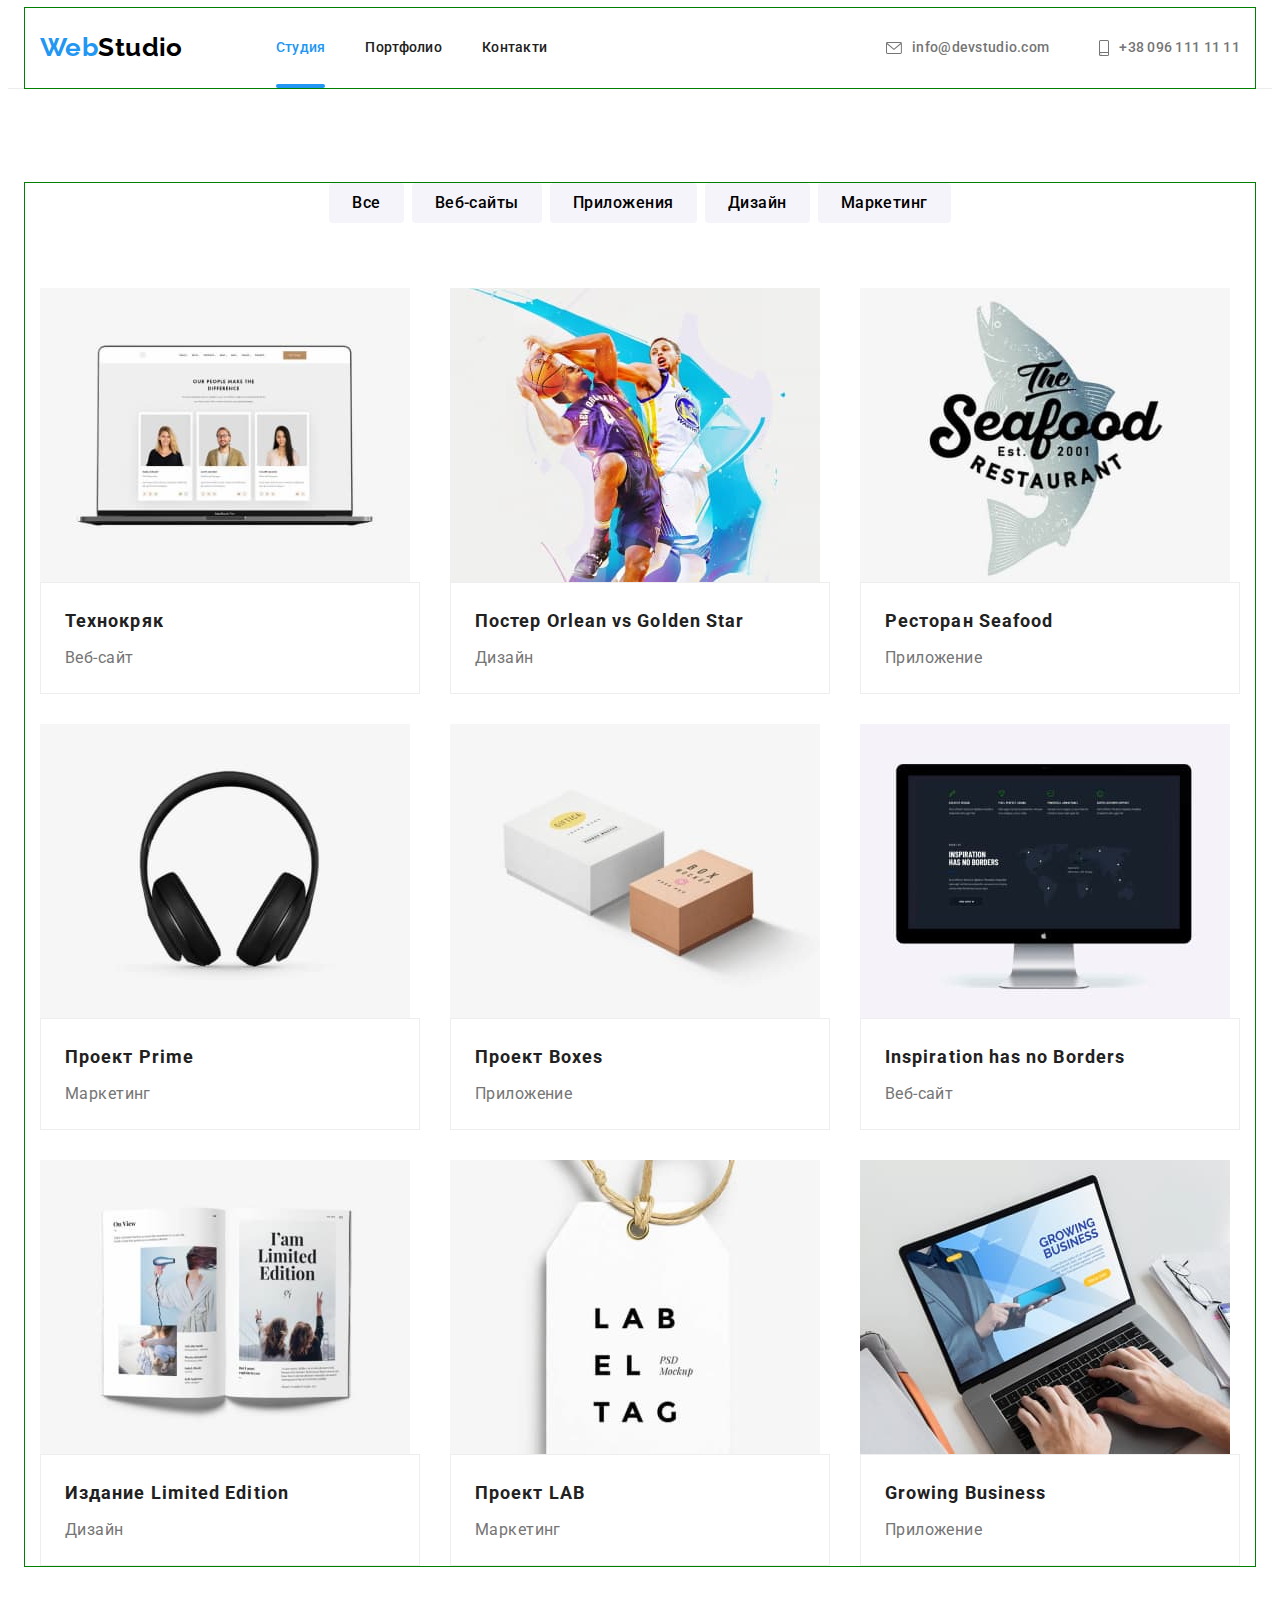
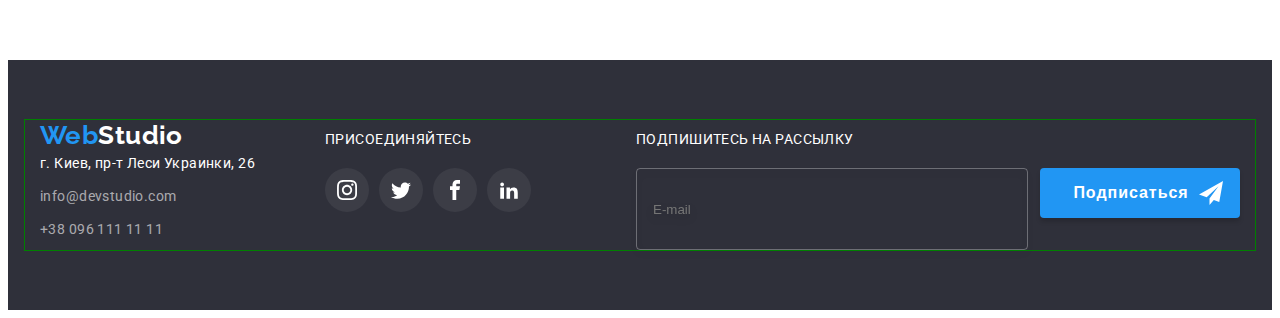
==== portfolio.html @ 15cbffba "создает адаптив" ====
<!DOCTYPE html>
<html lang="ru">
  <head>
    <meta charset="UTF-8" />
    <meta http-equiv="X-UA-Compatible" content="IE=edge" />
    <meta name="viewport" content="width=, initial-scale=1.0" />
    <title>Портфоліо</title>
    <link
      href="https://fonts.googleapis.com/css2?family=Raleway:wght@700&family=Roboto:wght@400;500;700;900&display=swap"
      rel="stylesheet"
    />
    <link
      rel="stylesheet"
      href="https://cdnjs.cloudflare.com/ajax/libs/modern-normalize/1.1.0/modern-normalize.min.css"
      integrity="sha512-wpPYUAdjBVSE4KJnH1VR1HeZfpl1ub8YT/NKx4PuQ5NmX2tKuGu6U/JRp5y+Y8XG2tV+wKQpNHVUX03MfMFn9Q=="
      crossorigin="anonymous"
      referrerpolicy="no-referrer"
    />
    <link rel="stylesheet" href="./css/styles.css" />
    <link rel="stylesheet" href="./css/main.min.css" />
  </head>

  <body>
    <!--навігація сайту-->

    <header class="header">
      <div class="container container__header">
        <nav class="nav">
          <a href="/" class="logo"
            >Web<span class="logo__darck">Studio</span>
          </a>
          <ul class="site-nav">
            <li class="site-nav__item">
              <a
                href="./index.html"
                class="site-nav__link site-nav__link-current"
                >Студия</a
              >
            </li>
            <li class="site-nav__item">
              <a href="./portfolio.html" class="site-nav__link">Портфолио</a>
            </li>
            <li class="site-nav__item">
              <a href="#" class="site-nav__link">Контакти</a>
            </li>
          </ul>
        </nav>

        <ul class="contacts">
          <li class="contact__item">
            <a href="mailto:info@devstudio.com" class="contact__link">
              <svg class="contact__icon" width="16" height="12">
                <use href="./images/icons.svg#icon-mail"></use>
              </svg>
              info@devstudio.com</a
            >
          </li>
          <li class="contact__item">
            <a href="tel:+380961111111" class="contact__link">
              <svg class="contact__icon" width="10" height="16">
                <use href="./images/icons.svg#icon-tel"></use>
              </svg>
              +38 096 111 11 11</a
            >
          </li>
        </ul>
      </div>
    </header>

    <main>
      <section class="section">
        <div class="container">
          <h1 class="visually-hidden">Портфолио</h1>
          <ul class="button-list list">
            <li class="button-item">
              <button type="button" class="button">Все</button>
            </li>
            <li class="button-item">
              <button type="button" class="button">Веб-сайты</button>
            </li>
            <li class="button-item">
              <button type="button" class="button">Приложения</button>
            </li>
            <li class="button-item">
              <button type="button" class="button">Дизайн</button>
            </li>
            <li class="button-item">
              <button type="button" class="button">Маркетинг</button>
            </li>
          </ul>

          <ul class="gallery list">
            <li class="card-item">
              <article class="card">
                <a href="" class="card-link">
                  <div class="card-thumb">
                    <img src="./images/techno.jpg" alt="Ноутбук" width="370" />
                    <p class="card-thumb-title">
                      Ресурс предлагает комплексные предложения с разным уровнем
                      функционала и сервисов. Все это позволит посетителю
                      получить исчерпывающие сведения компании или частном лице.
                    </p>
                  </div>
                  <div class="card-text">
                    <h2 class="gallery-title">Технокряк</h2>
                    <p class="gallery-item">Веб-сайт</p>
                  </div>
                </a>
              </article>
            </li>

            <li class="card-item">
              <article class="card">
                <a href="" class="card-link">
                  <div class="card-thumb">
                    <img
                      src="./images/poster.jpg"
                      alt="Парни играют в баскетбол"
                      width="370"
                    />
                    <p class="card-thumb-title">
                      Ресурс предлагает комплексные предложения с разным уровнем
                      функционала и сервисов. Все это позволит посетителю
                      получить исчерпывающие сведения компании или частном лице.
                    </p>
                  </div>
                  <div class="card-text">
                    <h2 class="gallery-title">
                      Постер<span lang="en"> Orlean vs Golden Star</span>
                    </h2>
                    <p class="gallery-item">Дизайн</p>
                  </div>
                </a>
              </article>
            </li>

            <li class="card-item">
              <article class="card">
                <a href="" class="card-link">
                  <div class="card-thumb">
                    <img src="./images/restoran.jpg" alt="Рыбка" width="370" />
                    <p class="card-thumb-title">
                      Ресурс предлагает комплексные предложения с разным уровнем
                      функционала и сервисов. Все это позволит посетителю
                      получить исчерпывающие сведения компании или частном лице.
                    </p>
                  </div>
                  <div class="card-text">
                    <h2 class="gallery-title">
                      Ресторан <span lang="en"> Seafood </span>
                    </h2>
                    <p class="gallery-item">Приложение</p>
                  </div>
                </a>
              </article>
            </li>

            <li class="card-item">
              <article class="card">
                <a href="" class="card-link">
                  <div class="card-thumb">
                    <img src="./images/prime.jpg" alt="Наушники" width="370" />
                    <p class="card-thumb-title">
                      Ресурс предлагает комплексные предложения с разным уровнем
                      функционала и сервисов. Все это позволит посетителю
                      получить исчерпывающие сведения компании или частном лице.
                    </p>
                  </div>
                  <div class="card-text">
                    <h2 class="gallery-title">
                      Проект <span lang="en"> Prime </span>
                    </h2>
                    <p class="gallery-item">Маркетинг</p>
                  </div>
                </a>
              </article>
            </li>

            <li class="card-item">
              <article class="card">
                <a href="" class="card-link">
                  <div class="card-thumb">
                    <img src="./images/boxes.jpg" alt="Коробки" width="370" />
                    <p class="card-thumb-title">
                      Ресурс предлагает комплексные предложения с разным уровнем
                      функционала и сервисов. Все это позволит посетителю
                      получить исчерпывающие сведения компании или частном лице.
                    </p>
                  </div>
                  <div class="card-text">
                    <h2 class="gallery-title">
                      Проект <span lang="en">Boxes</span>
                    </h2>
                    <p class="gallery-item">Приложение</p>
                  </div>
                </a>
              </article>
            </li>

            <li class="card-item">
              <article class="card">
                <a href="" class="card-link">
                  <div class="card-thumb">
                    <img
                      src="./images/inspiration.jpg"
                      alt="Монитор"
                      width="370"
                    />
                    <p class="card-thumb-title">
                      Ресурс предлагает комплексные предложения с разным уровнем
                      функционала и сервисов. Все это позволит посетителю
                      получить исчерпывающие сведения компании или частном лице.
                    </p>
                  </div>
                  <div class="card-text">
                    <h2 class="gallery-title" lang="en">
                      Inspiration has no Borders
                    </h2>
                    <p class="gallery-item">Веб-сайт</p>
                  </div>
                </a>
              </article>
            </li>

            <li class="card-item">
              <article class="card">
                <a href="" class="card-link">
                  <div class="card-thumb">
                    <img src="./images/limited.jpg" alt="Журнал" width="370" />

                    <p class="card-thumb-title">
                      Ресурс предлагает комплексные предложения с разным уровнем
                      функционала и сервисов. Все это позволит посетителю
                      получить исчерпывающие сведения компании или частном лице.
                    </p>
                  </div>
                  <div class="card-text">
                    <h2 class="gallery-title">
                      Издание <span lang="en">Limited Edition </span>
                    </h2>
                    <p class="gallery-item">Дизайн</p>
                  </div>
                </a>
              </article>
            </li>

            <li class="card-item">
              <article class="card">
                <a href="" class="card-link">
                  <div class="card-thumb">
                    <img src="./images/lab.jpg" alt="Этикетка" width="370" />
                    <p class="card-thumb-title">
                      Ресурс предлагает комплексные предложения с разным уровнем
                      функционала и сервисов. Все это позволит посетителю
                      получить исчерпывающие сведения компании или частном лице.
                    </p>
                  </div>
                  <div class="card-text">
                    <h2 class="gallery-title">
                      Проект <span lang="en">LAB</span>
                    </h2>
                    <p class="gallery-item">Маркетинг</p>
                  </div>
                </a>
              </article>
            </li>

            <li class="card-item">
              <article class="card">
                <a href="" class="card-link">
                  <div class="card-thumb">
                    <img src="./images/growing.jpg" alt="Ноутбук" width="370" />
                    <p class="card-thumb-title">
                      Ресурс предлагает комплексные предложения с разным уровнем
                      функционала и сервисов. Все это позволит посетителю
                      получить исчерпывающие сведения компании или частном лице.
                    </p>
                  </div>
                  <div class="card-text">
                    <h2 class="gallery-title" lang="en">Growing Business</h2>
                    <p class="gallery-item">Приложение</p>
                  </div>
                </a>
              </article>
            </li>
          </ul>
        </div>
      </section>
    </main>

    <!--футер контактні дані-->
    <footer class="footer">
      <div class="container container__footer">
        <div class="footer--flax">
          <div class="footer-soc">
            <a href="/" class="logo logo__light--nopadding"
              >Web<span class="logo__light">Studio</span></a
            >
            <address class="address">
              <ul class="address-list">
                <li class="address-list__item">
                  <a class="address-list__link--map" href="">
                    г. Киев, пр-т Леси Украинки, 26</a
                  >
                </li>
                <li class="address-list__item">
                  <a class="address-list__link" href="mailto:info@devstudio.com"
                    >info@devstudio.com</a
                  >
                </li>
                <li class="address-list__item">
                  <a class="address-list__link" href="tel:+380961111111"
                    >+38 096 111 11 11</a
                  >
                </li>
              </ul>
            </address>
          </div>

          <div class="soc-tumb">
            <div>
              <p class="footer__text">Присоединяйтесь</p>
              <ul class="soc-list-footer">
                <li class="soc-list-footer__item">
                  <a href="" class="soc-list-footer__link">
                    <svg class="soc-list-footer__icon" width="20" height="20">
                      <use href="./images/icons.svg#icon-instagram"></use>
                    </svg>
                  </a>
                </li>

                <li class="soc-list-footer__item">
                  <a href="" class="soc-list-footer__link">
                    <svg class="soc-list-footer__icon" width="20" height="20">
                      <use href="./images/icons.svg#icon-twitter1"></use>
                    </svg>
                  </a>
                </li>

                <li class="soc-list-footer__item">
                  <a href="" class="soc-list-footer__link">
                    <svg class="soc-list-footer__icon" width="20" height="20">
                      <use href="./images/icons.svg#icon-facebook1"></use>
                    </svg>
                  </a>
                </li>

                <li class="soc-list-footer__item">
                  <a href="" class="soc-list-footer__link">
                    <svg class="soc-list-footer__icon" width="20" height="20">
                      <use href="./images/icons.svg#icon-linkedin"></use>
                    </svg>
                  </a>
                </li>
              </ul>
            </div>
          </div>
        </div>

        <div class="footer-sub-input">
          <form>
            <p class="footer__text">Подпишитесь на рассылку</p>
            <div class="footer-field">
              <label class="footer-input-lable" for="e-mail"></label>
              <input
                type="text"
                class="footer-input"
                name="e-mail"
                placeholder="E-mail"
                required
                minlength="5"
                title=""
                id="E-mail"
                autocomplete="off"
              />
              <button type="submit" class="btn footer-btn-icon">
                Подписаться
                <svg class="btn-icon" width="24" height="24">
                  <use href="./images/icons.svg#icon-send"></use>
                </svg>
              </button>
            </div>
          </form>
        </div>
      </div>
    </footer>
  </body>
</html>
---- css/main.min.css ----
:root{--primary-color-text: #757575;--color-accent: #2196f3;--color-title: #212121;--bgc-dark: #2f303a;--bgc-light: #f5f4fa;--bgc-wight: #ffffff;--backdown-tipical: 94px;--card-set-gap: 30px;--time-transition: 250ms;--backdown-small: 60px}.container{width:100%;padding-left:15px;padding-right:15px;margin-left:auto;margin-right:auto;outline:1px solid green}@media screen and (min-width: 480px){.container{max-width:480px}}@media screen and (min-width: 768px){.container{max-width:768px}}@media screen and (min-width: 1200px){.container{max-width:1200px}}.container__footer{text-align:center}@media screen and (min-width: 1200px){.container__footer{display:flex;align-items:baseline;justify-content:space-between;text-align:left}}.section{padding-top:var(--backdown-small);padding-bottom:var(--backdown-small)}@media screen and (min-width: 1200px){.section{padding-top:var(--backdown-tipical);padding-bottom:var(--backdown-tipical)}}.section__title{font-weight:700;font-size:28px;line-height:33px;letter-spacing:0.03em;text-align:center;margin-bottom:30px;color:var(--color-title)}@media screen and (min-width: 1200px){.section__title{font-size:36px;line-height:1.17;margin-bottom:50px}}.section--other-bcg{background-color:#f5f4fa}.section__employment{display:none}@media screen and (min-width: 1200px){.section__employment{display:block}}h1,h2,h3,h4,li,p{margin:0}ul{margin:0;padding-left:0;list-style:none;text-decoration:none}a{text-decoration:none;display:inline-block}img{display:block;max-width:100%;height:auto}.section--no-padding-top{padding-top:0}body{font-family:"Roboto", sans-serif;color:var(--primary-color-text);font-size:14px;line-height:1.71;letter-spacing:0.03em}.visually-hidden{position:absolute;clip:rect(0 0 0 0);width:1px;height:1px;margin:-1px;border:0;padding:0}.is-hidden{opacity:0;pointer-events:none;visibility:hidden}.btn{background-color:var(--color-accent);border:1px solid transparent;font-weight:700;font-size:16px;line-height:1.87;letter-spacing:0.06em;min-width:200px;height:50px;box-shadow:0px 4px 4px rgba(0,0,0,0.15);border-radius:4px;padding:10px 34px;color:#ffffff;cursor:pointer;transition:background-color var(--time-transition) cubic-bezier(0.4, 0, 0.2, 1)}.btn:hover,.btn:focus{background-color:#188ce8}.footer-btn-icon{display:inline-flex;width:200px;align-items:center;justify-content:center;margin-left:12px;padding-right:13px;padding-left:29px}.btn-icon{margin-left:10px}.btn-close{position:absolute;top:8px;right:8px;cursor:pointer;display:flex;align-items:center;justify-content:center;margin:0;padding:0;fill:#000000;border:1px solid rgba(0,0,0,0.1);background-color:transparent;border-radius:50%;width:30px;height:30px}.btn-send{display:block;margin-right:auto;margin-left:auto}.button-list{display:flex;flex-wrap:wrap}@media screen and (max-width: 767px){.button-list{margin-bottom:70px}}@media screen and (min-width: 767px){.button-list{justify-content:center;margin-bottom:50px}}.button-item:not(:last-child){margin-right:8px;margin-bottom:15px}.button{font-family:"Roboto", sans-serif;font-weight:500;font-size:16px;line-height:1.63;letter-spacing:0.03em;border:1px solid transparent;border-radius:4px;min-width:73px;padding:6px 22px;background-color:#f5f4fa;cursor:pointer;transition:background-color var(--time-transition) cubic-bezier(0.4, 0, 0.2, 1),color var(--time-transition) cubic-bezier(0.4, 0, 0.2, 1),box-shadow var(--time-transition) cubic-bezier(0.4, 0, 0.2, 1)}.button:hover,.button:focus{background-color:#2196f3;color:#ffffff;box-shadow:0px 3px 1px rgba(0,0,0,0.1),0px 1px 2px rgba(0,0,0,0.08),0px 2px 2px rgba(0,0,0,0.12)}.header{border-bottom:1px solid #ececec}.container__header,.site-nav{display:flex;align-items:center}.nav{display:flex;margin-right:auto}.site-nav__item:not(:last-child){margin-right:40px}.site-nav__link{font-weight:500;font-size:14px;line-height:1.2;letter-spacing:0.02em;color:var(--color-title);transition:color var(--time-transition) cubic-bezier(0.4, 0, 0.2, 1)}.site-nav__link:hover,.site-nav__link:focus{color:var(--color-accent)}.site-nav__link-current{color:var(--color-accent)}.site-nav__link-current{position:relative}.site-nav__link-current::after{position:absolute;display:block;content:"";width:100%;height:4px;background-color:var(--color-accent);border-radius:2px;left:0;bottom:-32px}.contacts{display:flex;align-items:center;justify-content:center}.contact__item:not(:last-child){margin-right:50px}.contact__link{display:flex;align-items:center;font-weight:500;font-size:14px;line-height:1.14;letter-spacing:0.02em;color:var(--primary-color-text);transition:color var(--time-transition) cubic-bezier(0.4, 0, 0.2, 1)}.contact__link:hover,.contact__link:focus{color:var(--color-accent)}.contact__icon{display:flex;align-items:center;justify-content:center;fill:var(--primary-color-text);margin-right:10px;transition:fill var(--time-transition) cubic-bezier(0.4, 0, 0.2, 1)}.contact__link:hover .contact__icon,.contact__link:focus .contact__icon{fill:var(--color-accent)}.logo{font-family:"Raleway";font-weight:700;font-size:26px;line-height:1.19;padding-top:24px;padding-bottom:25px;margin-right:93px;display:inline-block;color:var(--color-accent)}.logo__darck{color:#000000}.logo__light{color:#ffffff}.logo__light--nopadding{padding:0px;margin-right:0}.hero-content{padding-top:118px;padding-bottom:118px;background-color:var(--bgc-dark);text-align:center;background-image:linear-gradient(to right, rgba(47,48,58,0.4), rgba(47,48,58,0.4)),url("../images/hero-img.jpg ");background-position:center;background-size:cover;background-repeat:no-repeat;margin-left:auto;margin-right:auto}@media screen and (min-width: 480px){.hero-content{max-width:480px}}@media screen and (min-width: 768px){.hero-content{max-width:768px}}@media screen and (min-width: 1200px){.hero-content{max-width:1600px;padding-top:200px;padding-bottom:200px}}.hero-content__title{font-weight:900;font-size:26px;line-height:1.62;letter-spacing:0.06em;text-transform:uppercase;margin-left:auto;margin-right:auto;margin-bottom:30px;color:#ffffff}@media screen and (min-width: 1200px){.hero-content__title{font-size:44px;line-height:1.36;letter-spacing:0.06em}}.preference{padding-left:0;justify-content:space-between}@media screen and (min-width: 768px){.preference{display:flex;flex-wrap:wrap}}.preference__box{display:flex;align-items:center;justify-content:center;background-color:var(--bgc-light);height:120px;margin-bottom:30px;border-radius:4px}@media screen and (min-width: 480px){.preference__box{max-width:450px}}@media screen and (min-width: 768px){.preference__box{display:flex;flex-wrap:wrap;max-width:354px}}@media screen and (min-width: 1200px){.preference__box{max-width:270px}}.preference__title{font-weight:700;font-size:14px;line-height:1.14;text-transform:uppercase;margin-bottom:10px;color:var(--color-title)}@media screen and (max-width: 767px){.preference__title{text-align:center}}@media screen and (min-width: 480px){.preference__text{max-width:450px}}@media screen and (min-width: 768px){.preference__text{max-width:354px}}@media screen and (min-width: 1200px){.preference__text{max-width:270px}}.employment{display:flex;margin-right:-30px}.employment__item{position:relative;margin-right:30px}.employment__title{position:absolute;text-align:center;text-transform:uppercase;width:100%;font-weight:700;font-size:14px;line-height:1.14;text-align:center;letter-spacing:0.03em;padding-top:27px;padding-bottom:27px;background:rgba(47,48,58,0.8);bottom:0;left:0;color:#ffffff}@media screen and (min-width: 768px){.team{display:flex;flex-wrap:wrap;margin-right:-30px;margin-bottom:-30px}}.team__item{background-color:#ffffff;box-shadow:0px 1px 3px rgba(0,0,0,0.12),0px 1px 1px rgba(0,0,0,0.14),0px 2px 1px rgba(0,0,0,0.2);border-radius:0px 0px 4px 4px;width:100%}@media screen and (max-width: 1200px){.team__item{margin-bottom:30px}}@media screen and (min-width: 768px){.team__item{margin-right:30px;width:calc(100% / 2 - 30px)}}@media screen and (min-width: 1200px){.team__item{flex-basis:calc(100% / 4 - var(--card-set-gap))}}.team__box{padding-top:var(--card-set-gap);padding-bottom:var(--card-set-gap);padding-right:32px;padding-left:32px;text-align:center}.team__title{font-weight:500;font-size:16px;line-height:1.18;letter-spacing:0.03em;color:var(--color-title)}.team__text{font-size:16px;line-height:1.18;letter-spacing:0.03em;color:var(--primary-color-text);margin-top:10px}.clients{display:flex;flex-wrap:wrap;margin-right:-30px;margin-bottom:-30px}.client__item{height:92px;margin-right:30px;margin-bottom:30px}@media screen and (min-width: 480px){.client__item{width:calc(100% / 2 - 30px)}}@media screen and (min-width: 768px){.client__item{width:calc(100% / 3 - 30px)}}@media screen and (min-width: 1200px){.client__item{width:170px;margin-bottom:0px}.client__item:not(:last-child){margin-right:30px}}.client__link{display:flex;align-items:center;justify-content:center;border:1px solid #afb1b8;border-radius:4px;fill:#afb1b8;width:100%;height:100%;transition:fill var(--time-transition) cubic-bezier(0.4, 0, 0.2, 1),border-color var(--time-transition) cubic-bezier(0.4, 0, 0.2, 1)}.client__link:hover,.client__link:focus{fill:var(--color-accent);border-color:var(--color-accent)}.soc-list{display:flex;justify-content:center;margin-top:16px}.soc-list__item+.soc-list__item{margin-left:10px}.soc-list__link{display:flex;align-items:center;justify-content:center;width:44px;height:44px;border-radius:50%;color:#afb1b8;transition:color var(--time-transition) cubic-bezier(0.4, 0, 0.2, 1),background-color var(--time-transition) cubic-bezier(0.4, 0, 0.2, 1)}.soc-list__link:hover,.soc-list__link:focus{color:#ffffff;background-color:var(--color-accent)}.soc-list__icon{fill:currentColor}@media screen and (max-width: 767px){.soc-tumb{margin-bottom:60px}}@media screen and (min-width: 1200px){.soc-tumb{margin-left:70px}}.footer{background-color:var(--bgc-dark);padding-top:60px;padding-bottom:60px}.footer__text{line-height:1.14;letter-spacing:0.03em;text-transform:uppercase;color:#ffffff;margin-bottom:20px}@media screen and (min-width: 768px){.footer--flax{display:flex;justify-content:space-between;align-items:baseline;padding-left:76px;padding-right:89px;margin-bottom:60px}}@media screen and (min-width: 1200px){.footer--flax{margin-bottom:0;padding:0}}@media screen and (max-width: 767px){.footer-soc{margin-bottom:60px}}.soc-list-footer{display:flex;justify-content:center;margin-top:20px}.soc-list-footer__link{display:flex;align-items:center;justify-content:center;width:44px;height:44px;border-radius:50%;background-color:#ffffff10;color:#ffffff;transition:background-color var(--time-transition) cubic-bezier(0.4, 0, 0.2, 1)}.soc-list-footer__link:hover,.soc-list-footer__link:focus{background-color:var(--color-accent)}.soc-list-footer__item:not(:last-child){margin-right:10px}.soc-list-footer__icon{fill:currentColor}.address{font-style:normal}.address-list__link--map{color:#ffffff;transition:color var(--time-transition) cubic-bezier(0.4, 0, 0.2, 1)}.address-list__link--map:hover{color:rgba(255,255,255,0.6)}.address-list__item{margin-bottom:9px}.address-list__item:last-child{margin-bottom:0}.address-list__link{color:rgba(255,255,255,0.6);transition:color var(--time-transition) cubic-bezier(0.4, 0, 0.2, 1)}.address-list__link:hover,.address-list__link:focus{color:#ffffff}.backdrop{position:fixed;width:100%;height:100%;top:0;left:0;background-color:rgba(0,0,0,0.1);box-shadow:0px 1px 3px rgba(0,0,0,0.12),0px 1px 1px rgba(0,0,0,0.14),0px 2px 1px rgba(0,0,0,0.2);border-radius:4px;transition:transform var(--time-transition),opacity var(--time-transition),visibility var(--time-transition)}.backdrop.is-hidden .modal{transform:scale(0.5) rotate(290deg) translate(120%, -130%)}.modal{position:absolute;top:50%;left:50%;transition:transform var(--time-transition);transform:translate(-50%, -50%) scale(1) rotate(0);padding:40px;min-width:528px;min-height:581px;border-radius:4px;background-color:#ffffff;box-shadow:0px 1px 3px rgba(0,0,0,0.12),0px 1px 1px rgba(0,0,0,0.14),0px 2px 1px rgba(0,0,0,0.2)}.modal-form{display:block;align-items:center;justify-content:center}.modal-title{font-weight:700;font-size:20px;line-height:1.15;text-align:center;letter-spacing:0.03em;color:#212121;text-align:center;margin-bottom:14px}.modal-field:nth-child(-n+3){margin-bottom:10px}.modal-field.textarea{margin-bottom:20px}.modal-check{margin-bottom:30px}.modal-lable{position:relative;display:block;margin-bottom:4px;font-weight:400;font-size:12px;line-height:1.17;letter-spacing:0.01em}.modal-input-svg{position:relative}.modal-input{width:100%;height:40px;border:1px solid rgba(33,33,33,0.2);border-radius:4px;padding-left:42px;outline:none}.modal-input::placeholder{color:var(--primary-color-text)}.modal-input:hover,.modal-input:focus{border-color:var(--color-accent);transition:border-color var(--time-transition) cubic-bezier(0.4, 0, 0.2, 1)}.modal-icon{position:absolute;left:12px;top:50%;pointer-events:none;fill:var(--color-title);transform:translateY(-50%);transition:fill var(--time-transition) cubic-bezier(0.4, 0, 0.2, 1)}.modal-input:hover+.modal-icon,.modal-input:focus+.modal-icon{fill:var(--color-accent);transition:fill var(--time-transition) cubic-bezier(0.4, 0, 0.2, 1)}.modal-area{display:block;width:100%;height:120px;border:1px solid rgba(33,33,33,0.2);border-radius:4px;padding:12px 16px;resize:none;outline:none}.modal-area:hover,.modal-area:focus{border-color:var(--color-accent);transition:border-color var(--time-transition) cubic-bezier(0.4, 0, 0.2, 1)}.input-check{-webkit-appearance:none;-moz-appearance:none;appearance:none;position:absolute}.modal-field .modal-link{color:var(--color-accent);text-decoration:underline}.checkbox{margin-bottom:30px}.check-text{display:flex;align-items:center;justify-content:center;cursor:pointer}.check-text span{display:flex;align-items:center;justify-content:center}.checkbox-svg{width:16px;height:15px;border:1px solid var(--color-title);border-radius:2px;margin-right:7px;fill:transparent}.input-check:checked+.checkbox-svg{background-color:var(--color-accent);border:none;fill:#ffffff}.gallery{padding:0;margin:0;list-style:none;margin-top:calc(-1 * var(--card-set-gap));margin-right:calc(-1 * var(--card-set-gap))}@media screen and (min-width: 768px){.gallery{display:flex;flex-wrap:wrap}}.gallery-title{font-weight:700;font-size:18px;line-height:2;letter-spacing:0.06em;color:var(--color-title)}.gallery-item{font-size:16px;line-height:1.88;margin-top:4px;color:var(--primary-color-text)}.gallery>.card-item{display:flex;flex-direction:column;margin-right:var(--card-set-gap);margin-top:var(--card-set-gap)}@media screen and (min-width: 768px){.gallery>.card-item{flex-basis:calc(100% / 2 - var(--card-set-gap))}}@media screen and (min-width: 1200px){.gallery>.card-item{flex-basis:calc(100% / 3 - var(--card-set-gap))}}.card-link{display:block}.card-link:hover,.card-link:focus{box-shadow:0px 1px 1px rgba(0,0,0,0.12),0px 4px 4px rgba(0,0,0,0.06),1px 4px 6px rgba(0,0,0,0.16)}.card-text{position:relative;flex-grow:1;padding-top:20px;padding-right:24px;padding-bottom:20px;padding-left:24px;border:1px solid #eeeeee}.card-thumb{position:relative;overflow:hidden}.card-thumb-title{position:absolute;padding:63px 24px;top:0;left:0;width:100%;height:100%;font-weight:400;font-size:18px;line-height:1.56;background-color:rgba(33,150,243,0.9);letter-spacing:0.03em;color:#ffffff;transform:translateY(100%);transition:transform var(--time-transition) cubic-bezier(0.4, 0, 0.2, 1)}.card-link:hover .card-thumb-title,.card-link:focus .card-thumb-title{transform:translateY(0)}@media screen and (min-width: 1200px){.footer-sub-input{margin-left:93px}}.footer-field{margin-top:20px}@media screen and (min-width: 1200px){.footer-field{display:flex}}.footer-input{width:358px;height:50px;padding:15px 16px;border:1px solid rgba(255,255,255,0.3);filter:drop-shadow(0px 4px 4px rgba(0,0,0,0.15));border-radius:4px;background-color:transparent;outline:none;color:rgba(255,255,255,0.6)}@media screen and (max-width: 1199px){.footer-input{margin-bottom:20px}}@media screen and (min-width: 768px){.footer-input{display:block;margin-left:auto;margin-right:auto}}@media screen and (min-width: 1200px){.footer-input{display:inline-block;margin:0}}
/*# sourceMappingURL=main.min.css.map */
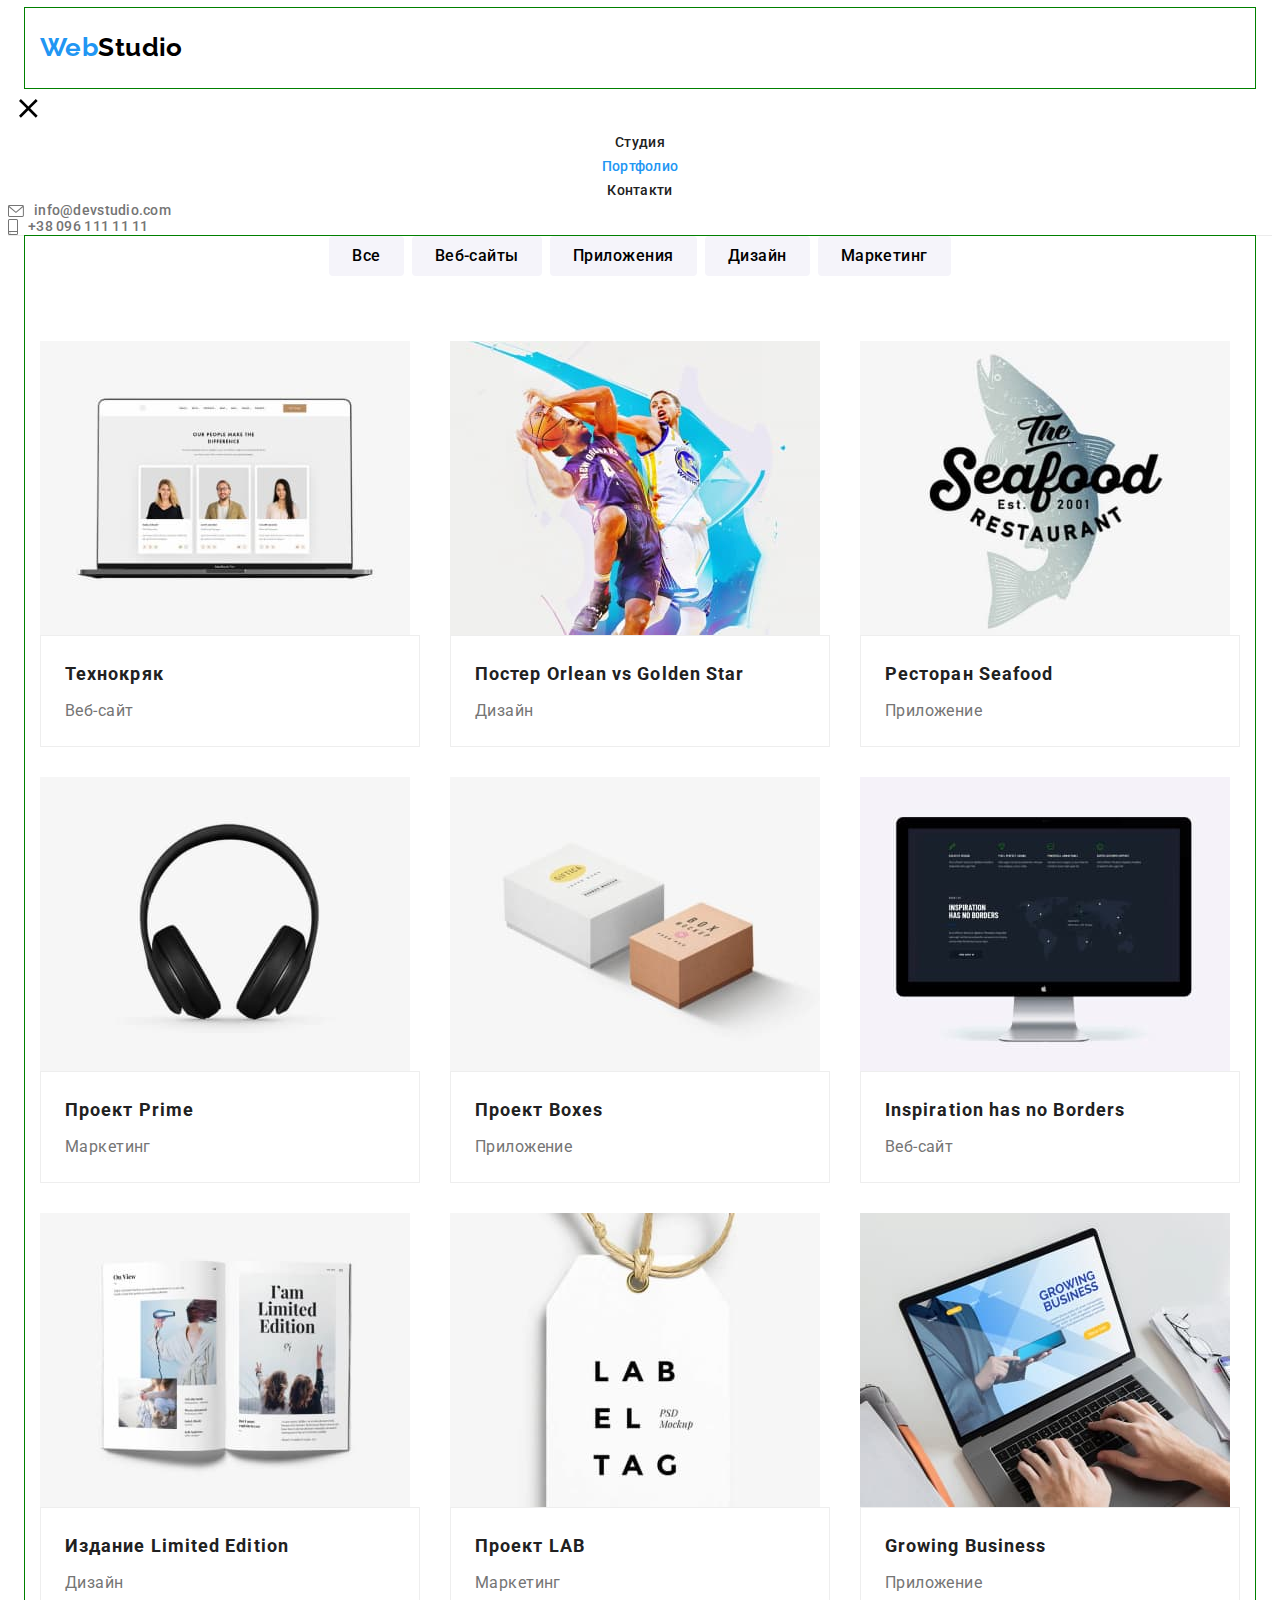
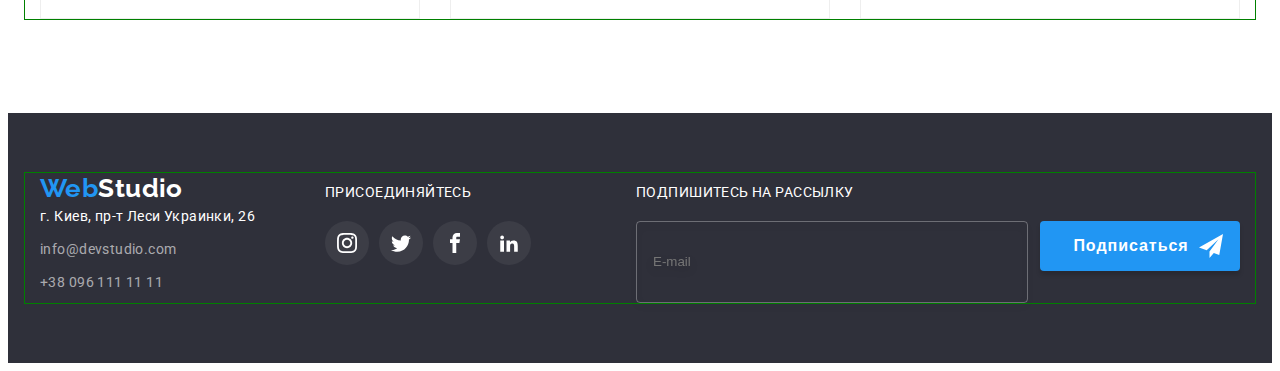
==== commit 42f4719e: "начало модальное меню" ====
--- a/portfolio.html
+++ b/portfolio.html
@@ -29,24 +29,24 @@
           <a href="/" class="logo"
             >Web<span class="logo__darck">Studio</span>
           </a>
-          <ul class="site-nav">
+          <!-- <ul class="site-nav">
+            <li class="site-nav__item">
+              <a href="./index.html" class="site-nav__link">Студия</a>
+            </li>
             <li class="site-nav__item">
               <a
-                href="./index.html"
+                href="./portfolio.html"
                 class="site-nav__link site-nav__link-current"
-                >Студия</a
+                >Портфолио</a
               >
-            </li>
-            <li class="site-nav__item">
-              <a href="./portfolio.html" class="site-nav__link">Портфолио</a>
             </li>
             <li class="site-nav__item">
               <a href="#" class="site-nav__link">Контакти</a>
             </li>
-          </ul>
+          </ul> -->
         </nav>
 
-        <ul class="contacts">
+        <!-- <ul class="contacts">
           <li class="contact__item">
             <a href="mailto:info@devstudio.com" class="contact__link">
               <svg class="contact__icon" width="16" height="12">
@@ -63,12 +63,53 @@
               +38 096 111 11 11</a
             >
           </li>
+        </ul> -->
+      </div>
+
+      <div class="mob-menu">
+        <button type="button" class="mob-menu__btn-close">
+          <svg width="40" height="40">
+            <use href="./images/icons.svg#icon-close-menu"></use>
+          </svg>
+        </button>
+        <ul class="mob-menu__site-nav">
+          <li class="mob-menu__site-nav--item">
+            <a href="./index.html" class="mob-menu__site-nav--link">Студия</a>
+          </li>
+          <li class="mob-menu__site-nav--item">
+            <a
+              href="./portfolio.html"
+              class="mob-menu__site-nav--link mob-menu__site-nav--link-current"
+              >Портфолио</a
+            >
+          </li>
+          <li class="mob-menu__site-nav--item">
+            <a href="#" class="mob-menu__site-nav--link">Контакти</a>
+          </li>
+        </ul>
+        <ul class="mob-contacts">
+          <li class="mob-contact__item">
+            <a href="mailto:info@devstudio.com" class="mob-contact__link">
+              <svg class="mob-contact__icon" width="16" height="12">
+                <use href="./images/icons.svg#icon-mail"></use>
+              </svg>
+              info@devstudio.com</a
+            >
+          </li>
+          <li class="mob-contact__item">
+            <a href="tel:+380961111111" class="mob-contact__link">
+              <svg class="mob-contact__icon" width="10" height="16">
+                <use href="./images/icons.svg#icon-tel"></use>
+              </svg>
+              +38 096 111 11 11</a
+            >
+          </li>
         </ul>
       </div>
     </header>
 
     <main>
-      <section class="section">
+      <section class="section section--no-padding-top">
         <div class="container">
           <h1 class="visually-hidden">Портфолио</h1>
           <ul class="button-list list">
--- a/css/main.min.css
+++ b/css/main.min.css
@@ -1,2 +1,2 @@
-:root{--primary-color-text: #757575;--color-accent: #2196f3;--color-title: #212121;--bgc-dark: #2f303a;--bgc-light: #f5f4fa;--bgc-wight: #ffffff;--backdown-tipical: 94px;--card-set-gap: 30px;--time-transition: 250ms;--backdown-small: 60px}.container{width:100%;padding-left:15px;padding-right:15px;margin-left:auto;margin-right:auto;outline:1px solid green}@media screen and (min-width: 480px){.container{max-width:480px}}@media screen and (min-width: 768px){.container{max-width:768px}}@media screen and (min-width: 1200px){.container{max-width:1200px}}.container__footer{text-align:center}@media screen and (min-width: 1200px){.container__footer{display:flex;align-items:baseline;justify-content:space-between;text-align:left}}.section{padding-top:var(--backdown-small);padding-bottom:var(--backdown-small)}@media screen and (min-width: 1200px){.section{padding-top:var(--backdown-tipical);padding-bottom:var(--backdown-tipical)}}.section__title{font-weight:700;font-size:28px;line-height:33px;letter-spacing:0.03em;text-align:center;margin-bottom:30px;color:var(--color-title)}@media screen and (min-width: 1200px){.section__title{font-size:36px;line-height:1.17;margin-bottom:50px}}.section--other-bcg{background-color:#f5f4fa}.section__employment{display:none}@media screen and (min-width: 1200px){.section__employment{display:block}}h1,h2,h3,h4,li,p{margin:0}ul{margin:0;padding-left:0;list-style:none;text-decoration:none}a{text-decoration:none;display:inline-block}img{display:block;max-width:100%;height:auto}.section--no-padding-top{padding-top:0}body{font-family:"Roboto", sans-serif;color:var(--primary-color-text);font-size:14px;line-height:1.71;letter-spacing:0.03em}.visually-hidden{position:absolute;clip:rect(0 0 0 0);width:1px;height:1px;margin:-1px;border:0;padding:0}.is-hidden{opacity:0;pointer-events:none;visibility:hidden}.btn{background-color:var(--color-accent);border:1px solid transparent;font-weight:700;font-size:16px;line-height:1.87;letter-spacing:0.06em;min-width:200px;height:50px;box-shadow:0px 4px 4px rgba(0,0,0,0.15);border-radius:4px;padding:10px 34px;color:#ffffff;cursor:pointer;transition:background-color var(--time-transition) cubic-bezier(0.4, 0, 0.2, 1)}.btn:hover,.btn:focus{background-color:#188ce8}.footer-btn-icon{display:inline-flex;width:200px;align-items:center;justify-content:center;margin-left:12px;padding-right:13px;padding-left:29px}.btn-icon{margin-left:10px}.btn-close{position:absolute;top:8px;right:8px;cursor:pointer;display:flex;align-items:center;justify-content:center;margin:0;padding:0;fill:#000000;border:1px solid rgba(0,0,0,0.1);background-color:transparent;border-radius:50%;width:30px;height:30px}.btn-send{display:block;margin-right:auto;margin-left:auto}.button-list{display:flex;flex-wrap:wrap}@media screen and (max-width: 767px){.button-list{margin-bottom:70px}}@media screen and (min-width: 767px){.button-list{justify-content:center;margin-bottom:50px}}.button-item:not(:last-child){margin-right:8px;margin-bottom:15px}.button{font-family:"Roboto", sans-serif;font-weight:500;font-size:16px;line-height:1.63;letter-spacing:0.03em;border:1px solid transparent;border-radius:4px;min-width:73px;padding:6px 22px;background-color:#f5f4fa;cursor:pointer;transition:background-color var(--time-transition) cubic-bezier(0.4, 0, 0.2, 1),color var(--time-transition) cubic-bezier(0.4, 0, 0.2, 1),box-shadow var(--time-transition) cubic-bezier(0.4, 0, 0.2, 1)}.button:hover,.button:focus{background-color:#2196f3;color:#ffffff;box-shadow:0px 3px 1px rgba(0,0,0,0.1),0px 1px 2px rgba(0,0,0,0.08),0px 2px 2px rgba(0,0,0,0.12)}.header{border-bottom:1px solid #ececec}.container__header,.site-nav{display:flex;align-items:center}.nav{display:flex;margin-right:auto}.site-nav__item:not(:last-child){margin-right:40px}.site-nav__link{font-weight:500;font-size:14px;line-height:1.2;letter-spacing:0.02em;color:var(--color-title);transition:color var(--time-transition) cubic-bezier(0.4, 0, 0.2, 1)}.site-nav__link:hover,.site-nav__link:focus{color:var(--color-accent)}.site-nav__link-current{color:var(--color-accent)}.site-nav__link-current{position:relative}.site-nav__link-current::after{position:absolute;display:block;content:"";width:100%;height:4px;background-color:var(--color-accent);border-radius:2px;left:0;bottom:-32px}.contacts{display:flex;align-items:center;justify-content:center}.contact__item:not(:last-child){margin-right:50px}.contact__link{display:flex;align-items:center;font-weight:500;font-size:14px;line-height:1.14;letter-spacing:0.02em;color:var(--primary-color-text);transition:color var(--time-transition) cubic-bezier(0.4, 0, 0.2, 1)}.contact__link:hover,.contact__link:focus{color:var(--color-accent)}.contact__icon{display:flex;align-items:center;justify-content:center;fill:var(--primary-color-text);margin-right:10px;transition:fill var(--time-transition) cubic-bezier(0.4, 0, 0.2, 1)}.contact__link:hover .contact__icon,.contact__link:focus .contact__icon{fill:var(--color-accent)}.logo{font-family:"Raleway";font-weight:700;font-size:26px;line-height:1.19;padding-top:24px;padding-bottom:25px;margin-right:93px;display:inline-block;color:var(--color-accent)}.logo__darck{color:#000000}.logo__light{color:#ffffff}.logo__light--nopadding{padding:0px;margin-right:0}.hero-content{padding-top:118px;padding-bottom:118px;background-color:var(--bgc-dark);text-align:center;background-image:linear-gradient(to right, rgba(47,48,58,0.4), rgba(47,48,58,0.4)),url("../images/hero-img.jpg ");background-position:center;background-size:cover;background-repeat:no-repeat;margin-left:auto;margin-right:auto}@media screen and (min-width: 480px){.hero-content{max-width:480px}}@media screen and (min-width: 768px){.hero-content{max-width:768px}}@media screen and (min-width: 1200px){.hero-content{max-width:1600px;padding-top:200px;padding-bottom:200px}}.hero-content__title{font-weight:900;font-size:26px;line-height:1.62;letter-spacing:0.06em;text-transform:uppercase;margin-left:auto;margin-right:auto;margin-bottom:30px;color:#ffffff}@media screen and (min-width: 1200px){.hero-content__title{font-size:44px;line-height:1.36;letter-spacing:0.06em}}.preference{padding-left:0;justify-content:space-between}@media screen and (min-width: 768px){.preference{display:flex;flex-wrap:wrap}}.preference__box{display:flex;align-items:center;justify-content:center;background-color:var(--bgc-light);height:120px;margin-bottom:30px;border-radius:4px}@media screen and (min-width: 480px){.preference__box{max-width:450px}}@media screen and (min-width: 768px){.preference__box{display:flex;flex-wrap:wrap;max-width:354px}}@media screen and (min-width: 1200px){.preference__box{max-width:270px}}.preference__title{font-weight:700;font-size:14px;line-height:1.14;text-transform:uppercase;margin-bottom:10px;color:var(--color-title)}@media screen and (max-width: 767px){.preference__title{text-align:center}}@media screen and (min-width: 480px){.preference__text{max-width:450px}}@media screen and (min-width: 768px){.preference__text{max-width:354px}}@media screen and (min-width: 1200px){.preference__text{max-width:270px}}.employment{display:flex;margin-right:-30px}.employment__item{position:relative;margin-right:30px}.employment__title{position:absolute;text-align:center;text-transform:uppercase;width:100%;font-weight:700;font-size:14px;line-height:1.14;text-align:center;letter-spacing:0.03em;padding-top:27px;padding-bottom:27px;background:rgba(47,48,58,0.8);bottom:0;left:0;color:#ffffff}@media screen and (min-width: 768px){.team{display:flex;flex-wrap:wrap;margin-right:-30px;margin-bottom:-30px}}.team__item{background-color:#ffffff;box-shadow:0px 1px 3px rgba(0,0,0,0.12),0px 1px 1px rgba(0,0,0,0.14),0px 2px 1px rgba(0,0,0,0.2);border-radius:0px 0px 4px 4px;width:100%}@media screen and (max-width: 1200px){.team__item{margin-bottom:30px}}@media screen and (min-width: 768px){.team__item{margin-right:30px;width:calc(100% / 2 - 30px)}}@media screen and (min-width: 1200px){.team__item{flex-basis:calc(100% / 4 - var(--card-set-gap))}}.team__box{padding-top:var(--card-set-gap);padding-bottom:var(--card-set-gap);padding-right:32px;padding-left:32px;text-align:center}.team__title{font-weight:500;font-size:16px;line-height:1.18;letter-spacing:0.03em;color:var(--color-title)}.team__text{font-size:16px;line-height:1.18;letter-spacing:0.03em;color:var(--primary-color-text);margin-top:10px}.clients{display:flex;flex-wrap:wrap;margin-right:-30px;margin-bottom:-30px}.client__item{height:92px;margin-right:30px;margin-bottom:30px}@media screen and (min-width: 480px){.client__item{width:calc(100% / 2 - 30px)}}@media screen and (min-width: 768px){.client__item{width:calc(100% / 3 - 30px)}}@media screen and (min-width: 1200px){.client__item{width:170px;margin-bottom:0px}.client__item:not(:last-child){margin-right:30px}}.client__link{display:flex;align-items:center;justify-content:center;border:1px solid #afb1b8;border-radius:4px;fill:#afb1b8;width:100%;height:100%;transition:fill var(--time-transition) cubic-bezier(0.4, 0, 0.2, 1),border-color var(--time-transition) cubic-bezier(0.4, 0, 0.2, 1)}.client__link:hover,.client__link:focus{fill:var(--color-accent);border-color:var(--color-accent)}.soc-list{display:flex;justify-content:center;margin-top:16px}.soc-list__item+.soc-list__item{margin-left:10px}.soc-list__link{display:flex;align-items:center;justify-content:center;width:44px;height:44px;border-radius:50%;color:#afb1b8;transition:color var(--time-transition) cubic-bezier(0.4, 0, 0.2, 1),background-color var(--time-transition) cubic-bezier(0.4, 0, 0.2, 1)}.soc-list__link:hover,.soc-list__link:focus{color:#ffffff;background-color:var(--color-accent)}.soc-list__icon{fill:currentColor}@media screen and (max-width: 767px){.soc-tumb{margin-bottom:60px}}@media screen and (min-width: 1200px){.soc-tumb{margin-left:70px}}.footer{background-color:var(--bgc-dark);padding-top:60px;padding-bottom:60px}.footer__text{line-height:1.14;letter-spacing:0.03em;text-transform:uppercase;color:#ffffff;margin-bottom:20px}@media screen and (min-width: 768px){.footer--flax{display:flex;justify-content:space-between;align-items:baseline;padding-left:76px;padding-right:89px;margin-bottom:60px}}@media screen and (min-width: 1200px){.footer--flax{margin-bottom:0;padding:0}}@media screen and (max-width: 767px){.footer-soc{margin-bottom:60px}}.soc-list-footer{display:flex;justify-content:center;margin-top:20px}.soc-list-footer__link{display:flex;align-items:center;justify-content:center;width:44px;height:44px;border-radius:50%;background-color:#ffffff10;color:#ffffff;transition:background-color var(--time-transition) cubic-bezier(0.4, 0, 0.2, 1)}.soc-list-footer__link:hover,.soc-list-footer__link:focus{background-color:var(--color-accent)}.soc-list-footer__item:not(:last-child){margin-right:10px}.soc-list-footer__icon{fill:currentColor}.address{font-style:normal}.address-list__link--map{color:#ffffff;transition:color var(--time-transition) cubic-bezier(0.4, 0, 0.2, 1)}.address-list__link--map:hover{color:rgba(255,255,255,0.6)}.address-list__item{margin-bottom:9px}.address-list__item:last-child{margin-bottom:0}.address-list__link{color:rgba(255,255,255,0.6);transition:color var(--time-transition) cubic-bezier(0.4, 0, 0.2, 1)}.address-list__link:hover,.address-list__link:focus{color:#ffffff}.backdrop{position:fixed;width:100%;height:100%;top:0;left:0;background-color:rgba(0,0,0,0.1);box-shadow:0px 1px 3px rgba(0,0,0,0.12),0px 1px 1px rgba(0,0,0,0.14),0px 2px 1px rgba(0,0,0,0.2);border-radius:4px;transition:transform var(--time-transition),opacity var(--time-transition),visibility var(--time-transition)}.backdrop.is-hidden .modal{transform:scale(0.5) rotate(290deg) translate(120%, -130%)}.modal{position:absolute;top:50%;left:50%;transition:transform var(--time-transition);transform:translate(-50%, -50%) scale(1) rotate(0);padding:40px;min-width:528px;min-height:581px;border-radius:4px;background-color:#ffffff;box-shadow:0px 1px 3px rgba(0,0,0,0.12),0px 1px 1px rgba(0,0,0,0.14),0px 2px 1px rgba(0,0,0,0.2)}.modal-form{display:block;align-items:center;justify-content:center}.modal-title{font-weight:700;font-size:20px;line-height:1.15;text-align:center;letter-spacing:0.03em;color:#212121;text-align:center;margin-bottom:14px}.modal-field:nth-child(-n+3){margin-bottom:10px}.modal-field.textarea{margin-bottom:20px}.modal-check{margin-bottom:30px}.modal-lable{position:relative;display:block;margin-bottom:4px;font-weight:400;font-size:12px;line-height:1.17;letter-spacing:0.01em}.modal-input-svg{position:relative}.modal-input{width:100%;height:40px;border:1px solid rgba(33,33,33,0.2);border-radius:4px;padding-left:42px;outline:none}.modal-input::placeholder{color:var(--primary-color-text)}.modal-input:hover,.modal-input:focus{border-color:var(--color-accent);transition:border-color var(--time-transition) cubic-bezier(0.4, 0, 0.2, 1)}.modal-icon{position:absolute;left:12px;top:50%;pointer-events:none;fill:var(--color-title);transform:translateY(-50%);transition:fill var(--time-transition) cubic-bezier(0.4, 0, 0.2, 1)}.modal-input:hover+.modal-icon,.modal-input:focus+.modal-icon{fill:var(--color-accent);transition:fill var(--time-transition) cubic-bezier(0.4, 0, 0.2, 1)}.modal-area{display:block;width:100%;height:120px;border:1px solid rgba(33,33,33,0.2);border-radius:4px;padding:12px 16px;resize:none;outline:none}.modal-area:hover,.modal-area:focus{border-color:var(--color-accent);transition:border-color var(--time-transition) cubic-bezier(0.4, 0, 0.2, 1)}.input-check{-webkit-appearance:none;-moz-appearance:none;appearance:none;position:absolute}.modal-field .modal-link{color:var(--color-accent);text-decoration:underline}.checkbox{margin-bottom:30px}.check-text{display:flex;align-items:center;justify-content:center;cursor:pointer}.check-text span{display:flex;align-items:center;justify-content:center}.checkbox-svg{width:16px;height:15px;border:1px solid var(--color-title);border-radius:2px;margin-right:7px;fill:transparent}.input-check:checked+.checkbox-svg{background-color:var(--color-accent);border:none;fill:#ffffff}.gallery{padding:0;margin:0;list-style:none;margin-top:calc(-1 * var(--card-set-gap));margin-right:calc(-1 * var(--card-set-gap))}@media screen and (min-width: 768px){.gallery{display:flex;flex-wrap:wrap}}.gallery-title{font-weight:700;font-size:18px;line-height:2;letter-spacing:0.06em;color:var(--color-title)}.gallery-item{font-size:16px;line-height:1.88;margin-top:4px;color:var(--primary-color-text)}.gallery>.card-item{display:flex;flex-direction:column;margin-right:var(--card-set-gap);margin-top:var(--card-set-gap)}@media screen and (min-width: 768px){.gallery>.card-item{flex-basis:calc(100% / 2 - var(--card-set-gap))}}@media screen and (min-width: 1200px){.gallery>.card-item{flex-basis:calc(100% / 3 - var(--card-set-gap))}}.card-link{display:block}.card-link:hover,.card-link:focus{box-shadow:0px 1px 1px rgba(0,0,0,0.12),0px 4px 4px rgba(0,0,0,0.06),1px 4px 6px rgba(0,0,0,0.16)}.card-text{position:relative;flex-grow:1;padding-top:20px;padding-right:24px;padding-bottom:20px;padding-left:24px;border:1px solid #eeeeee}.card-thumb{position:relative;overflow:hidden}.card-thumb-title{position:absolute;padding:63px 24px;top:0;left:0;width:100%;height:100%;font-weight:400;font-size:18px;line-height:1.56;background-color:rgba(33,150,243,0.9);letter-spacing:0.03em;color:#ffffff;transform:translateY(100%);transition:transform var(--time-transition) cubic-bezier(0.4, 0, 0.2, 1)}.card-link:hover .card-thumb-title,.card-link:focus .card-thumb-title{transform:translateY(0)}@media screen and (min-width: 1200px){.footer-sub-input{margin-left:93px}}.footer-field{margin-top:20px}@media screen and (min-width: 1200px){.footer-field{display:flex}}.footer-input{width:358px;height:50px;padding:15px 16px;border:1px solid rgba(255,255,255,0.3);filter:drop-shadow(0px 4px 4px rgba(0,0,0,0.15));border-radius:4px;background-color:transparent;outline:none;color:rgba(255,255,255,0.6)}@media screen and (max-width: 1199px){.footer-input{margin-bottom:20px}}@media screen and (min-width: 768px){.footer-input{display:block;margin-left:auto;margin-right:auto}}@media screen and (min-width: 1200px){.footer-input{display:inline-block;margin:0}}
+:root{--primary-color-text: #757575;--color-accent: #2196f3;--color-title: #212121;--bgc-dark: #2f303a;--bgc-light: #f5f4fa;--bgc-wight: #ffffff;--backdown-tipical: 94px;--card-set-gap: 30px;--time-transition: 250ms;--backdown-small: 60px}.container{width:100%;padding-left:15px;padding-right:15px;margin-left:auto;margin-right:auto;outline:1px solid green}@media screen and (min-width: 480px){.container{max-width:480px}}@media screen and (min-width: 768px){.container{max-width:768px}}@media screen and (min-width: 1200px){.container{max-width:1200px}}.container__footer{text-align:center}@media screen and (min-width: 1200px){.container__footer{display:flex;align-items:baseline;justify-content:space-between;text-align:left}}.section{padding-top:var(--backdown-small);padding-bottom:var(--backdown-small)}@media screen and (min-width: 1200px){.section{padding-top:var(--backdown-tipical);padding-bottom:var(--backdown-tipical)}}.section__title{font-weight:700;font-size:28px;line-height:33px;letter-spacing:0.03em;text-align:center;margin-bottom:30px;color:var(--color-title)}@media screen and (min-width: 1200px){.section__title{font-size:36px;line-height:1.17;margin-bottom:50px}}.section--other-bcg{background-color:#f5f4fa}.section__employment{display:none}@media screen and (min-width: 1200px){.section__employment{display:block}}h1,h2,h3,h4,li,p{margin:0}ul{margin:0;padding-left:0;list-style:none;text-decoration:none}a{text-decoration:none;display:inline-block}img{display:block;max-width:100%;height:auto}.section--no-padding-top{padding-top:0}body{font-family:"Roboto", sans-serif;color:var(--primary-color-text);font-size:14px;line-height:1.71;letter-spacing:0.03em}.visually-hidden{position:absolute;clip:rect(0 0 0 0);width:1px;height:1px;margin:-1px;border:0;padding:0}.is-hidden{opacity:0;pointer-events:none;visibility:hidden}.btn{background-color:var(--color-accent);border:1px solid transparent;font-weight:700;font-size:16px;line-height:1.87;letter-spacing:0.06em;min-width:200px;height:50px;box-shadow:0px 4px 4px rgba(0,0,0,0.15);border-radius:4px;padding:10px 34px;color:#ffffff;cursor:pointer;transition:background-color var(--time-transition) cubic-bezier(0.4, 0, 0.2, 1)}.btn:hover,.btn:focus{background-color:#188ce8}.footer-btn-icon{display:inline-flex;width:200px;align-items:center;justify-content:center;margin-left:12px;padding-right:13px;padding-left:29px}.btn-icon{margin-left:10px}.btn-close{position:absolute;top:8px;right:8px;cursor:pointer;display:flex;align-items:center;justify-content:center;margin:0;padding:0;fill:#000000;border:1px solid rgba(0,0,0,0.1);background-color:transparent;border-radius:50%;width:30px;height:30px}.btn-send{display:block;margin-right:auto;margin-left:auto}.button-list{display:flex;flex-wrap:wrap}@media screen and (max-width: 767px){.button-list{margin-bottom:70px}}@media screen and (min-width: 767px){.button-list{justify-content:center;margin-bottom:50px}}.button-item:not(:last-child){margin-right:8px;margin-bottom:15px}.button{font-family:"Roboto", sans-serif;font-weight:500;font-size:16px;line-height:1.63;letter-spacing:0.03em;border:1px solid transparent;border-radius:4px;min-width:73px;padding:6px 22px;background-color:#f5f4fa;cursor:pointer;transition:background-color var(--time-transition) cubic-bezier(0.4, 0, 0.2, 1),color var(--time-transition) cubic-bezier(0.4, 0, 0.2, 1),box-shadow var(--time-transition) cubic-bezier(0.4, 0, 0.2, 1)}.button:hover,.button:focus{background-color:#2196f3;color:#ffffff;box-shadow:0px 3px 1px rgba(0,0,0,0.1),0px 1px 2px rgba(0,0,0,0.08),0px 2px 2px rgba(0,0,0,0.12)}.btn-menu{top:10px;right:15px;cursor:pointer;display:flex;align-items:center;justify-content:center;margin:0;padding:0;border:none;background-color:transparent}.mob-menu__btn-close{margin-left:auto;top:10px;right:15px;cursor:pointer;display:block;align-items:flex-end;justify-content:center;margin:0;padding:0;border:none;background-color:transparent}.header{border-bottom:1px solid #ececec}.container__header,.site-nav{display:flex;align-items:center}.nav{display:flex;margin-right:auto}.site-nav__item:not(:last-child){margin-right:40px}.site-nav__link{font-weight:500;font-size:14px;line-height:1.2;letter-spacing:0.02em;color:var(--color-title);transition:color var(--time-transition) cubic-bezier(0.4, 0, 0.2, 1)}.site-nav__link:hover,.site-nav__link:focus{color:var(--color-accent)}.site-nav__link-current{color:var(--color-accent)}.site-nav__link-current{position:relative}.site-nav__link-current::after{position:absolute;display:block;content:"";width:100%;height:4px;background-color:var(--color-accent);border-radius:2px;left:0;bottom:-32px}.contacts{display:flex;align-items:center;justify-content:center}.contact__item:not(:last-child){margin-right:50px}.contact__link{display:flex;align-items:center;font-weight:500;font-size:14px;line-height:1.14;letter-spacing:0.02em;color:var(--primary-color-text);transition:color var(--time-transition) cubic-bezier(0.4, 0, 0.2, 1)}.contact__link:hover,.contact__link:focus{color:var(--color-accent)}.contact__icon{display:flex;align-items:center;justify-content:center;fill:var(--primary-color-text);margin-right:10px;transition:fill var(--time-transition) cubic-bezier(0.4, 0, 0.2, 1)}.contact__link:hover .contact__icon,.contact__link:focus .contact__icon{fill:var(--color-accent)}.mob-menu{text-align:center}.mob-menu__site-nav--link{font-weight:500;font-size:14px;line-height:1.2;letter-spacing:0.02em;color:var(--color-title);transition:color var(--time-transition) cubic-bezier(0.4, 0, 0.2, 1)}.mob-menu__site-nav--link:hover,.mob-menu__site-nav--link:focus{color:var(--color-accent)}.mob-menu__site-nav--link-current{color:var(--color-accent)}.mob-contacts{margin-left:auto;margin-right:auto}.mob-contact__link{display:flex;align-items:center;font-weight:500;font-size:14px;line-height:1.14;letter-spacing:0.02em;color:var(--primary-color-text);transition:color var(--time-transition) cubic-bezier(0.4, 0, 0.2, 1)}.mob-contact__link:hover,.mob-contact__link:focus{color:var(--color-accent)}.mob-contact__icon{display:flex;align-items:center;justify-content:center;fill:var(--primary-color-text);margin-right:10px;transition:fill var(--time-transition) cubic-bezier(0.4, 0, 0.2, 1)}.mob-contact__link:hover .mob-contact__icon,.mob-contact__link:focus .mob-contact__icon{fill:var(--color-accent)}.logo{font-family:"Raleway";font-weight:700;font-size:26px;line-height:1.19;padding-top:24px;padding-bottom:25px;margin-right:93px;display:inline-block;color:var(--color-accent)}.logo__darck{color:#000000}.logo__light{color:#ffffff}.logo__light--nopadding{padding:0px;margin-right:0}.hero-content{padding-top:118px;padding-bottom:118px;background-color:var(--bgc-dark);text-align:center;background-image:linear-gradient(to right, rgba(47,48,58,0.4), rgba(47,48,58,0.4)),url("../images/hero-img.jpg ");background-position:center;background-size:cover;background-repeat:no-repeat;margin-left:auto;margin-right:auto}@media screen and (min-width: 480px){.hero-content{max-width:480px}}@media screen and (min-width: 768px){.hero-content{max-width:768px}}@media screen and (min-width: 1200px){.hero-content{max-width:1600px;padding-top:200px;padding-bottom:200px}}.hero-content__title{font-weight:900;font-size:26px;line-height:1.62;letter-spacing:0.06em;text-transform:uppercase;margin-left:auto;margin-right:auto;margin-bottom:30px;color:#ffffff}@media screen and (min-width: 1200px){.hero-content__title{font-size:44px;line-height:1.36;letter-spacing:0.06em}}.preference{padding-left:0;justify-content:space-between}@media screen and (min-width: 768px){.preference{display:flex;flex-wrap:wrap}}.preference__box{display:flex;align-items:center;justify-content:center;background-color:var(--bgc-light);height:120px;margin-bottom:30px;border-radius:4px}@media screen and (min-width: 480px){.preference__box{max-width:450px}}@media screen and (min-width: 768px){.preference__box{display:flex;flex-wrap:wrap;max-width:354px}}@media screen and (min-width: 1200px){.preference__box{max-width:270px}}.preference__title{font-weight:700;font-size:14px;line-height:1.14;text-transform:uppercase;margin-bottom:10px;color:var(--color-title)}@media screen and (max-width: 767px){.preference__title{text-align:center}}@media screen and (min-width: 480px){.preference__text{max-width:450px}}@media screen and (min-width: 768px){.preference__text{max-width:354px}}@media screen and (min-width: 1200px){.preference__text{max-width:270px}}.employment{display:flex;margin-right:-30px}.employment__item{position:relative;margin-right:30px}.employment__title{position:absolute;text-align:center;text-transform:uppercase;width:100%;font-weight:700;font-size:14px;line-height:1.14;text-align:center;letter-spacing:0.03em;padding-top:27px;padding-bottom:27px;background:rgba(47,48,58,0.8);bottom:0;left:0;color:#ffffff}@media screen and (min-width: 768px){.team{display:flex;flex-wrap:wrap;margin-right:-30px;margin-bottom:-30px}}.team__item{background-color:#ffffff;box-shadow:0px 1px 3px rgba(0,0,0,0.12),0px 1px 1px rgba(0,0,0,0.14),0px 2px 1px rgba(0,0,0,0.2);border-radius:0px 0px 4px 4px;width:100%}@media screen and (max-width: 1200px){.team__item{margin-bottom:30px}}@media screen and (min-width: 768px){.team__item{margin-right:30px;width:calc(100% / 2 - 30px)}}@media screen and (min-width: 1200px){.team__item{flex-basis:calc(100% / 4 - var(--card-set-gap))}}.team__box{padding-top:var(--card-set-gap);padding-bottom:var(--card-set-gap);padding-right:32px;padding-left:32px;text-align:center}.team__title{font-weight:500;font-size:16px;line-height:1.18;letter-spacing:0.03em;color:var(--color-title)}.team__text{font-size:16px;line-height:1.18;letter-spacing:0.03em;color:var(--primary-color-text);margin-top:10px}.clients{display:flex;flex-wrap:wrap;margin-right:-30px;margin-bottom:-30px}.client__item{height:92px;margin-right:30px;margin-bottom:30px}@media screen and (min-width: 480px){.client__item{width:calc(100% / 2 - 30px)}}@media screen and (min-width: 768px){.client__item{width:calc(100% / 3 - 30px)}}@media screen and (min-width: 1200px){.client__item{width:170px;margin-bottom:0px}.client__item:not(:last-child){margin-right:30px}}.client__link{display:flex;align-items:center;justify-content:center;border:1px solid #afb1b8;border-radius:4px;fill:#afb1b8;width:100%;height:100%;transition:fill var(--time-transition) cubic-bezier(0.4, 0, 0.2, 1),border-color var(--time-transition) cubic-bezier(0.4, 0, 0.2, 1)}.client__link:hover,.client__link:focus{fill:var(--color-accent);border-color:var(--color-accent)}.soc-list{display:flex;justify-content:center;margin-top:16px}.soc-list__item+.soc-list__item{margin-left:10px}.soc-list__link{display:flex;align-items:center;justify-content:center;width:44px;height:44px;border-radius:50%;color:#afb1b8;transition:color var(--time-transition) cubic-bezier(0.4, 0, 0.2, 1),background-color var(--time-transition) cubic-bezier(0.4, 0, 0.2, 1)}.soc-list__link:hover,.soc-list__link:focus{color:#ffffff;background-color:var(--color-accent)}.soc-list__icon{fill:currentColor}@media screen and (max-width: 767px){.soc-tumb{margin-bottom:60px}}@media screen and (min-width: 1200px){.soc-tumb{margin-left:70px}}.footer{background-color:var(--bgc-dark);padding-top:60px;padding-bottom:60px}.footer__text{line-height:1.14;letter-spacing:0.03em;text-transform:uppercase;color:#ffffff;margin-bottom:20px}@media screen and (min-width: 768px){.footer--flax{display:flex;justify-content:space-between;align-items:baseline;padding-left:76px;padding-right:89px;margin-bottom:60px}}@media screen and (min-width: 1200px){.footer--flax{margin-bottom:0;padding:0}}@media screen and (max-width: 767px){.footer-soc{margin-bottom:60px}}.soc-list-footer{display:flex;justify-content:center;margin-top:20px}.soc-list-footer__link{display:flex;align-items:center;justify-content:center;width:44px;height:44px;border-radius:50%;background-color:#ffffff10;color:#ffffff;transition:background-color var(--time-transition) cubic-bezier(0.4, 0, 0.2, 1)}.soc-list-footer__link:hover,.soc-list-footer__link:focus{background-color:var(--color-accent)}.soc-list-footer__item:not(:last-child){margin-right:10px}.soc-list-footer__icon{fill:currentColor}.address{font-style:normal}.address-list__link--map{color:#ffffff;transition:color var(--time-transition) cubic-bezier(0.4, 0, 0.2, 1)}.address-list__link--map:hover{color:rgba(255,255,255,0.6)}.address-list__item{margin-bottom:9px}.address-list__item:last-child{margin-bottom:0}.address-list__link{color:rgba(255,255,255,0.6);transition:color var(--time-transition) cubic-bezier(0.4, 0, 0.2, 1)}.address-list__link:hover,.address-list__link:focus{color:#ffffff}.backdrop{position:fixed;width:100%;height:100%;top:0;left:0;background-color:rgba(0,0,0,0.1);box-shadow:0px 1px 3px rgba(0,0,0,0.12),0px 1px 1px rgba(0,0,0,0.14),0px 2px 1px rgba(0,0,0,0.2);border-radius:4px;transition:transform var(--time-transition),opacity var(--time-transition),visibility var(--time-transition)}.backdrop.is-hidden .modal{transform:scale(0.5) rotate(290deg) translate(120%, -130%)}.modal{position:absolute;top:50%;left:50%;transition:transform var(--time-transition);transform:translate(-50%, -50%) scale(1) rotate(0);padding:40px;min-width:528px;min-height:581px;border-radius:4px;background-color:#ffffff;box-shadow:0px 1px 3px rgba(0,0,0,0.12),0px 1px 1px rgba(0,0,0,0.14),0px 2px 1px rgba(0,0,0,0.2)}.modal-form{display:block;align-items:center;justify-content:center}.modal-title{font-weight:700;font-size:20px;line-height:1.15;text-align:center;letter-spacing:0.03em;color:#212121;text-align:center;margin-bottom:14px}.modal-field:nth-child(-n+3){margin-bottom:10px}.modal-field.textarea{margin-bottom:20px}.modal-check{margin-bottom:30px}.modal-lable{position:relative;display:block;margin-bottom:4px;font-weight:400;font-size:12px;line-height:1.17;letter-spacing:0.01em}.modal-input-svg{position:relative}.modal-input{width:100%;height:40px;border:1px solid rgba(33,33,33,0.2);border-radius:4px;padding-left:42px;outline:none}.modal-input::placeholder{color:var(--primary-color-text)}.modal-input:hover,.modal-input:focus{border-color:var(--color-accent);transition:border-color var(--time-transition) cubic-bezier(0.4, 0, 0.2, 1)}.modal-icon{position:absolute;left:12px;top:50%;pointer-events:none;fill:var(--color-title);transform:translateY(-50%);transition:fill var(--time-transition) cubic-bezier(0.4, 0, 0.2, 1)}.modal-input:hover+.modal-icon,.modal-input:focus+.modal-icon{fill:var(--color-accent);transition:fill var(--time-transition) cubic-bezier(0.4, 0, 0.2, 1)}.modal-area{display:block;width:100%;height:120px;border:1px solid rgba(33,33,33,0.2);border-radius:4px;padding:12px 16px;resize:none;outline:none}.modal-area:hover,.modal-area:focus{border-color:var(--color-accent);transition:border-color var(--time-transition) cubic-bezier(0.4, 0, 0.2, 1)}.input-check{-webkit-appearance:none;-moz-appearance:none;appearance:none;position:absolute}.modal-field .modal-link{color:var(--color-accent);text-decoration:underline}.checkbox{margin-bottom:30px}.check-text{display:flex;align-items:center;justify-content:center;cursor:pointer}.check-text span{display:flex;align-items:center;justify-content:center}.checkbox-svg{width:16px;height:15px;border:1px solid var(--color-title);border-radius:2px;margin-right:7px;fill:transparent}.input-check:checked+.checkbox-svg{background-color:var(--color-accent);border:none;fill:#ffffff}.gallery{padding:0;margin:0;list-style:none;margin-top:calc(-1 * var(--card-set-gap));margin-right:calc(-1 * var(--card-set-gap))}@media screen and (min-width: 768px){.gallery{display:flex;flex-wrap:wrap}}.gallery-title{font-weight:700;font-size:18px;line-height:2;letter-spacing:0.06em;color:var(--color-title)}.gallery-item{font-size:16px;line-height:1.88;margin-top:4px;color:var(--primary-color-text)}.gallery>.card-item{display:flex;flex-direction:column;margin-right:var(--card-set-gap);margin-top:var(--card-set-gap)}@media screen and (min-width: 768px){.gallery>.card-item{flex-basis:calc(100% / 2 - var(--card-set-gap))}}@media screen and (min-width: 1200px){.gallery>.card-item{flex-basis:calc(100% / 3 - var(--card-set-gap))}}.card-link{display:block}.card-link:hover,.card-link:focus{box-shadow:0px 1px 1px rgba(0,0,0,0.12),0px 4px 4px rgba(0,0,0,0.06),1px 4px 6px rgba(0,0,0,0.16)}.card-text{position:relative;flex-grow:1;padding-top:20px;padding-right:24px;padding-bottom:20px;padding-left:24px;border:1px solid #eeeeee}.card-thumb{position:relative;overflow:hidden}.card-thumb-title{position:absolute;padding:63px 24px;top:0;left:0;width:100%;height:100%;font-weight:400;font-size:18px;line-height:1.56;background-color:rgba(33,150,243,0.9);letter-spacing:0.03em;color:#ffffff;transform:translateY(100%);transition:transform var(--time-transition) cubic-bezier(0.4, 0, 0.2, 1)}.card-link:hover .card-thumb-title,.card-link:focus .card-thumb-title{transform:translateY(0)}@media screen and (min-width: 1200px){.footer-sub-input{margin-left:93px}}.footer-field{margin-top:20px}@media screen and (min-width: 1200px){.footer-field{display:flex}}.footer-input{width:358px;height:50px;padding:15px 16px;border:1px solid rgba(255,255,255,0.3);filter:drop-shadow(0px 4px 4px rgba(0,0,0,0.15));border-radius:4px;background-color:transparent;outline:none;color:rgba(255,255,255,0.6)}@media screen and (max-width: 1199px){.footer-input{margin-bottom:20px}}@media screen and (min-width: 768px){.footer-input{display:block;margin-left:auto;margin-right:auto}}@media screen and (min-width: 1200px){.footer-input{display:inline-block;margin:0}}
 /*# sourceMappingURL=main.min.css.map */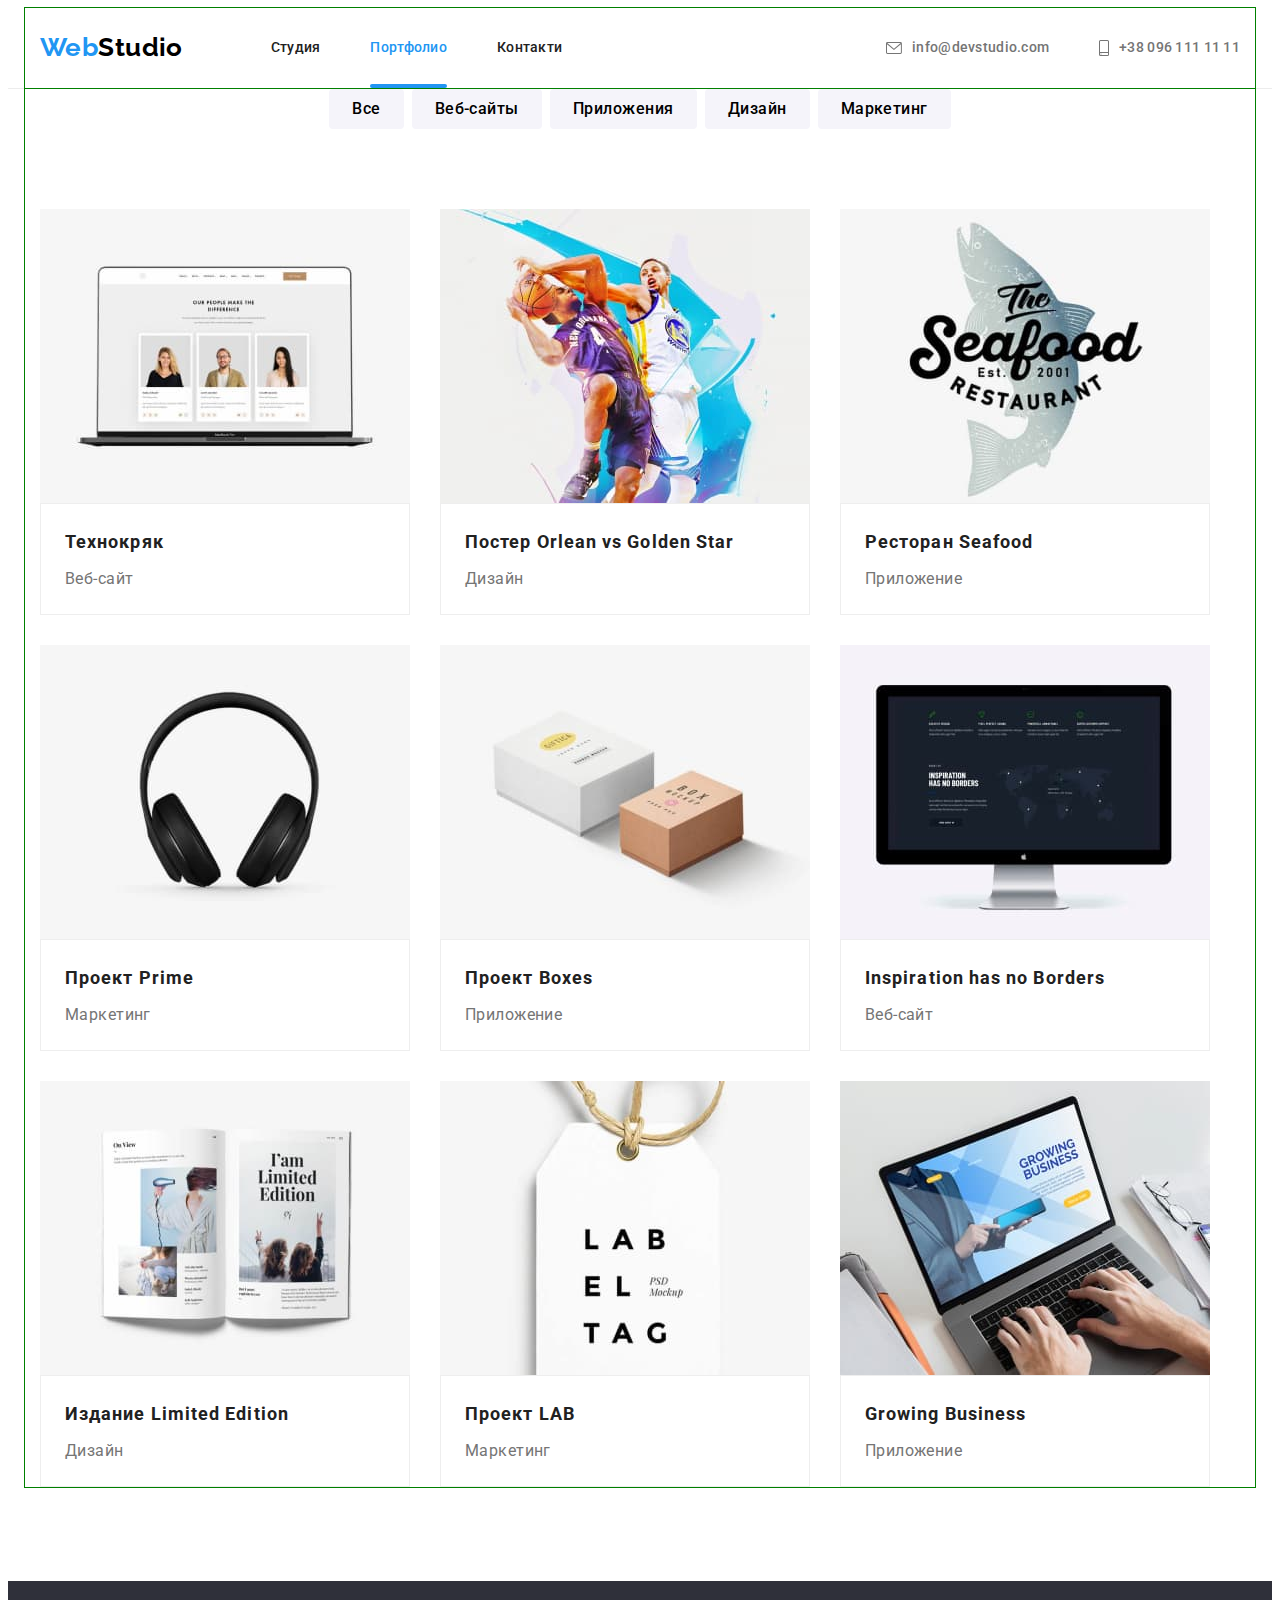
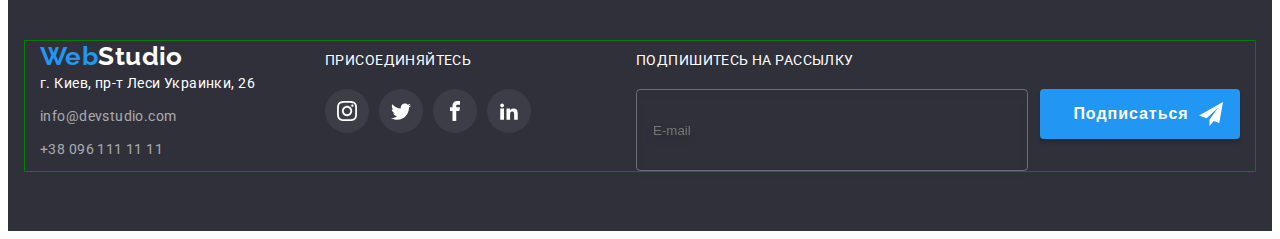
==== commit 0b1d998f: "mob.menu" ====
--- a/portfolio.html
+++ b/portfolio.html
@@ -29,7 +29,12 @@
           <a href="/" class="logo"
             >Web<span class="logo__darck">Studio</span>
           </a>
-          <!-- <ul class="site-nav">
+          <button type="button" class="btn-menu">
+            <svg width="40" height="40">
+              <use href="./images/icons.svg#icon-menu"></use>
+            </svg>
+          </button>
+          <ul class="site-nav">
             <li class="site-nav__item">
               <a href="./index.html" class="site-nav__link">Студия</a>
             </li>
@@ -43,10 +48,10 @@
             <li class="site-nav__item">
               <a href="#" class="site-nav__link">Контакти</a>
             </li>
-          </ul> -->
+          </ul>
         </nav>
 
-        <!-- <ul class="contacts">
+        <ul class="contacts">
           <li class="contact__item">
             <a href="mailto:info@devstudio.com" class="contact__link">
               <svg class="contact__icon" width="16" height="12">
@@ -63,48 +68,70 @@
               +38 096 111 11 11</a
             >
           </li>
-        </ul> -->
+        </ul>
       </div>
 
-      <div class="mob-menu">
-        <button type="button" class="mob-menu__btn-close">
-          <svg width="40" height="40">
-            <use href="./images/icons.svg#icon-close-menu"></use>
-          </svg>
-        </button>
-        <ul class="mob-menu__site-nav">
-          <li class="mob-menu__site-nav--item">
-            <a href="./index.html" class="mob-menu__site-nav--link">Студия</a>
-          </li>
-          <li class="mob-menu__site-nav--item">
-            <a
-              href="./portfolio.html"
-              class="mob-menu__site-nav--link mob-menu__site-nav--link-current"
-              >Портфолио</a
-            >
-          </li>
-          <li class="mob-menu__site-nav--item">
-            <a href="#" class="mob-menu__site-nav--link">Контакти</a>
-          </li>
-        </ul>
-        <ul class="mob-contacts">
-          <li class="mob-contact__item">
-            <a href="mailto:info@devstudio.com" class="mob-contact__link">
-              <svg class="mob-contact__icon" width="16" height="12">
-                <use href="./images/icons.svg#icon-mail"></use>
-              </svg>
-              info@devstudio.com</a
-            >
-          </li>
-          <li class="mob-contact__item">
-            <a href="tel:+380961111111" class="mob-contact__link">
-              <svg class="mob-contact__icon" width="10" height="16">
-                <use href="./images/icons.svg#icon-tel"></use>
-              </svg>
-              +38 096 111 11 11</a
-            >
-          </li>
-        </ul>
+      <div class="mob-menu is-hidden">
+        <div class="container__menu">
+          <button type="button" class="mob-menu__btn-close">
+            <svg width="40" height="40">
+              <use href="./images/icons.svg#icon-close-menu"></use>
+            </svg>
+          </button>
+          <div class="mob-menu--top">
+            <ul class="mob-menu__site-nav">
+              <li class="mob-menu__site-nav--item">
+                <a href="./index.html" class="mob-menu__site-nav--link"
+                  >Студия</a
+                >
+              </li>
+              <li class="mob-menu__site-nav--item">
+                <a
+                  href="./portfolio.html"
+                  class="mob-menu__site-nav--link mob-menu__site-nav--link-current"
+                  >Портфолио</a
+                >
+              </li>
+              <li class="mob-menu__site-nav--item">
+                <a href="#" class="mob-menu__site-nav--link">Контакти</a>
+              </li>
+            </ul>
+          </div>
+          <div class="mob-menu--bottom">
+            <ul class="mob-contacts">
+              <li class="mob-contact__item">
+                <a href="tel:+380961111111" class="mob-contact__link--tel">
+                  +38 096 111 11 11</a
+                >
+              </li>
+              <li class="mob-contact__item">
+                <a
+                  href="mailto:info@devstudio.com"
+                  class="mob-contact__link--mail"
+                >
+                  info@devstudio.com</a
+                >
+              </li>
+            </ul>
+            <ul class="mob__soc-list">
+              <li class="mob__soc-list--item">
+                <a href="" class="mob__soc-list--link">Instagram </a>
+              </li>
+
+              <li class="mob__soc-list--item">
+                <a href="" class="mob__soc-list--link"> Twitter </a>
+              </li>
+
+              <li class="mob__soc-list--item">
+                <a href="" class="mob__soc-list--link"> Facebook </a>
+              </li>
+
+              <li class="mob__soc-list--item">
+                <a href="" class="mob__soc-list--link"> LinkedIn </a>
+              </li>
+            </ul>
+          </div>
+        </div>
       </div>
     </header>
 
@@ -425,5 +452,7 @@
         </div>
       </div>
     </footer>
+
+    <script src="./js/menu.js"></script>
   </body>
 </html>
--- a/css/main.min.css
+++ b/css/main.min.css
@@ -1,2 +1,2 @@
-:root{--primary-color-text: #757575;--color-accent: #2196f3;--color-title: #212121;--bgc-dark: #2f303a;--bgc-light: #f5f4fa;--bgc-wight: #ffffff;--backdown-tipical: 94px;--card-set-gap: 30px;--time-transition: 250ms;--backdown-small: 60px}.container{width:100%;padding-left:15px;padding-right:15px;margin-left:auto;margin-right:auto;outline:1px solid green}@media screen and (min-width: 480px){.container{max-width:480px}}@media screen and (min-width: 768px){.container{max-width:768px}}@media screen and (min-width: 1200px){.container{max-width:1200px}}.container__footer{text-align:center}@media screen and (min-width: 1200px){.container__footer{display:flex;align-items:baseline;justify-content:space-between;text-align:left}}.section{padding-top:var(--backdown-small);padding-bottom:var(--backdown-small)}@media screen and (min-width: 1200px){.section{padding-top:var(--backdown-tipical);padding-bottom:var(--backdown-tipical)}}.section__title{font-weight:700;font-size:28px;line-height:33px;letter-spacing:0.03em;text-align:center;margin-bottom:30px;color:var(--color-title)}@media screen and (min-width: 1200px){.section__title{font-size:36px;line-height:1.17;margin-bottom:50px}}.section--other-bcg{background-color:#f5f4fa}.section__employment{display:none}@media screen and (min-width: 1200px){.section__employment{display:block}}h1,h2,h3,h4,li,p{margin:0}ul{margin:0;padding-left:0;list-style:none;text-decoration:none}a{text-decoration:none;display:inline-block}img{display:block;max-width:100%;height:auto}.section--no-padding-top{padding-top:0}body{font-family:"Roboto", sans-serif;color:var(--primary-color-text);font-size:14px;line-height:1.71;letter-spacing:0.03em}.visually-hidden{position:absolute;clip:rect(0 0 0 0);width:1px;height:1px;margin:-1px;border:0;padding:0}.is-hidden{opacity:0;pointer-events:none;visibility:hidden}.btn{background-color:var(--color-accent);border:1px solid transparent;font-weight:700;font-size:16px;line-height:1.87;letter-spacing:0.06em;min-width:200px;height:50px;box-shadow:0px 4px 4px rgba(0,0,0,0.15);border-radius:4px;padding:10px 34px;color:#ffffff;cursor:pointer;transition:background-color var(--time-transition) cubic-bezier(0.4, 0, 0.2, 1)}.btn:hover,.btn:focus{background-color:#188ce8}.footer-btn-icon{display:inline-flex;width:200px;align-items:center;justify-content:center;margin-left:12px;padding-right:13px;padding-left:29px}.btn-icon{margin-left:10px}.btn-close{position:absolute;top:8px;right:8px;cursor:pointer;display:flex;align-items:center;justify-content:center;margin:0;padding:0;fill:#000000;border:1px solid rgba(0,0,0,0.1);background-color:transparent;border-radius:50%;width:30px;height:30px}.btn-send{display:block;margin-right:auto;margin-left:auto}.button-list{display:flex;flex-wrap:wrap}@media screen and (max-width: 767px){.button-list{margin-bottom:70px}}@media screen and (min-width: 767px){.button-list{justify-content:center;margin-bottom:50px}}.button-item:not(:last-child){margin-right:8px;margin-bottom:15px}.button{font-family:"Roboto", sans-serif;font-weight:500;font-size:16px;line-height:1.63;letter-spacing:0.03em;border:1px solid transparent;border-radius:4px;min-width:73px;padding:6px 22px;background-color:#f5f4fa;cursor:pointer;transition:background-color var(--time-transition) cubic-bezier(0.4, 0, 0.2, 1),color var(--time-transition) cubic-bezier(0.4, 0, 0.2, 1),box-shadow var(--time-transition) cubic-bezier(0.4, 0, 0.2, 1)}.button:hover,.button:focus{background-color:#2196f3;color:#ffffff;box-shadow:0px 3px 1px rgba(0,0,0,0.1),0px 1px 2px rgba(0,0,0,0.08),0px 2px 2px rgba(0,0,0,0.12)}.btn-menu{top:10px;right:15px;cursor:pointer;display:flex;align-items:center;justify-content:center;margin:0;padding:0;border:none;background-color:transparent}.mob-menu__btn-close{margin-left:auto;top:10px;right:15px;cursor:pointer;display:block;align-items:flex-end;justify-content:center;margin:0;padding:0;border:none;background-color:transparent}.header{border-bottom:1px solid #ececec}.container__header,.site-nav{display:flex;align-items:center}.nav{display:flex;margin-right:auto}.site-nav__item:not(:last-child){margin-right:40px}.site-nav__link{font-weight:500;font-size:14px;line-height:1.2;letter-spacing:0.02em;color:var(--color-title);transition:color var(--time-transition) cubic-bezier(0.4, 0, 0.2, 1)}.site-nav__link:hover,.site-nav__link:focus{color:var(--color-accent)}.site-nav__link-current{color:var(--color-accent)}.site-nav__link-current{position:relative}.site-nav__link-current::after{position:absolute;display:block;content:"";width:100%;height:4px;background-color:var(--color-accent);border-radius:2px;left:0;bottom:-32px}.contacts{display:flex;align-items:center;justify-content:center}.contact__item:not(:last-child){margin-right:50px}.contact__link{display:flex;align-items:center;font-weight:500;font-size:14px;line-height:1.14;letter-spacing:0.02em;color:var(--primary-color-text);transition:color var(--time-transition) cubic-bezier(0.4, 0, 0.2, 1)}.contact__link:hover,.contact__link:focus{color:var(--color-accent)}.contact__icon{display:flex;align-items:center;justify-content:center;fill:var(--primary-color-text);margin-right:10px;transition:fill var(--time-transition) cubic-bezier(0.4, 0, 0.2, 1)}.contact__link:hover .contact__icon,.contact__link:focus .contact__icon{fill:var(--color-accent)}.mob-menu{text-align:center}.mob-menu__site-nav--link{font-weight:500;font-size:14px;line-height:1.2;letter-spacing:0.02em;color:var(--color-title);transition:color var(--time-transition) cubic-bezier(0.4, 0, 0.2, 1)}.mob-menu__site-nav--link:hover,.mob-menu__site-nav--link:focus{color:var(--color-accent)}.mob-menu__site-nav--link-current{color:var(--color-accent)}.mob-contacts{margin-left:auto;margin-right:auto}.mob-contact__link{display:flex;align-items:center;font-weight:500;font-size:14px;line-height:1.14;letter-spacing:0.02em;color:var(--primary-color-text);transition:color var(--time-transition) cubic-bezier(0.4, 0, 0.2, 1)}.mob-contact__link:hover,.mob-contact__link:focus{color:var(--color-accent)}.mob-contact__icon{display:flex;align-items:center;justify-content:center;fill:var(--primary-color-text);margin-right:10px;transition:fill var(--time-transition) cubic-bezier(0.4, 0, 0.2, 1)}.mob-contact__link:hover .mob-contact__icon,.mob-contact__link:focus .mob-contact__icon{fill:var(--color-accent)}.logo{font-family:"Raleway";font-weight:700;font-size:26px;line-height:1.19;padding-top:24px;padding-bottom:25px;margin-right:93px;display:inline-block;color:var(--color-accent)}.logo__darck{color:#000000}.logo__light{color:#ffffff}.logo__light--nopadding{padding:0px;margin-right:0}.hero-content{padding-top:118px;padding-bottom:118px;background-color:var(--bgc-dark);text-align:center;background-image:linear-gradient(to right, rgba(47,48,58,0.4), rgba(47,48,58,0.4)),url("../images/hero-img.jpg ");background-position:center;background-size:cover;background-repeat:no-repeat;margin-left:auto;margin-right:auto}@media screen and (min-width: 480px){.hero-content{max-width:480px}}@media screen and (min-width: 768px){.hero-content{max-width:768px}}@media screen and (min-width: 1200px){.hero-content{max-width:1600px;padding-top:200px;padding-bottom:200px}}.hero-content__title{font-weight:900;font-size:26px;line-height:1.62;letter-spacing:0.06em;text-transform:uppercase;margin-left:auto;margin-right:auto;margin-bottom:30px;color:#ffffff}@media screen and (min-width: 1200px){.hero-content__title{font-size:44px;line-height:1.36;letter-spacing:0.06em}}.preference{padding-left:0;justify-content:space-between}@media screen and (min-width: 768px){.preference{display:flex;flex-wrap:wrap}}.preference__box{display:flex;align-items:center;justify-content:center;background-color:var(--bgc-light);height:120px;margin-bottom:30px;border-radius:4px}@media screen and (min-width: 480px){.preference__box{max-width:450px}}@media screen and (min-width: 768px){.preference__box{display:flex;flex-wrap:wrap;max-width:354px}}@media screen and (min-width: 1200px){.preference__box{max-width:270px}}.preference__title{font-weight:700;font-size:14px;line-height:1.14;text-transform:uppercase;margin-bottom:10px;color:var(--color-title)}@media screen and (max-width: 767px){.preference__title{text-align:center}}@media screen and (min-width: 480px){.preference__text{max-width:450px}}@media screen and (min-width: 768px){.preference__text{max-width:354px}}@media screen and (min-width: 1200px){.preference__text{max-width:270px}}.employment{display:flex;margin-right:-30px}.employment__item{position:relative;margin-right:30px}.employment__title{position:absolute;text-align:center;text-transform:uppercase;width:100%;font-weight:700;font-size:14px;line-height:1.14;text-align:center;letter-spacing:0.03em;padding-top:27px;padding-bottom:27px;background:rgba(47,48,58,0.8);bottom:0;left:0;color:#ffffff}@media screen and (min-width: 768px){.team{display:flex;flex-wrap:wrap;margin-right:-30px;margin-bottom:-30px}}.team__item{background-color:#ffffff;box-shadow:0px 1px 3px rgba(0,0,0,0.12),0px 1px 1px rgba(0,0,0,0.14),0px 2px 1px rgba(0,0,0,0.2);border-radius:0px 0px 4px 4px;width:100%}@media screen and (max-width: 1200px){.team__item{margin-bottom:30px}}@media screen and (min-width: 768px){.team__item{margin-right:30px;width:calc(100% / 2 - 30px)}}@media screen and (min-width: 1200px){.team__item{flex-basis:calc(100% / 4 - var(--card-set-gap))}}.team__box{padding-top:var(--card-set-gap);padding-bottom:var(--card-set-gap);padding-right:32px;padding-left:32px;text-align:center}.team__title{font-weight:500;font-size:16px;line-height:1.18;letter-spacing:0.03em;color:var(--color-title)}.team__text{font-size:16px;line-height:1.18;letter-spacing:0.03em;color:var(--primary-color-text);margin-top:10px}.clients{display:flex;flex-wrap:wrap;margin-right:-30px;margin-bottom:-30px}.client__item{height:92px;margin-right:30px;margin-bottom:30px}@media screen and (min-width: 480px){.client__item{width:calc(100% / 2 - 30px)}}@media screen and (min-width: 768px){.client__item{width:calc(100% / 3 - 30px)}}@media screen and (min-width: 1200px){.client__item{width:170px;margin-bottom:0px}.client__item:not(:last-child){margin-right:30px}}.client__link{display:flex;align-items:center;justify-content:center;border:1px solid #afb1b8;border-radius:4px;fill:#afb1b8;width:100%;height:100%;transition:fill var(--time-transition) cubic-bezier(0.4, 0, 0.2, 1),border-color var(--time-transition) cubic-bezier(0.4, 0, 0.2, 1)}.client__link:hover,.client__link:focus{fill:var(--color-accent);border-color:var(--color-accent)}.soc-list{display:flex;justify-content:center;margin-top:16px}.soc-list__item+.soc-list__item{margin-left:10px}.soc-list__link{display:flex;align-items:center;justify-content:center;width:44px;height:44px;border-radius:50%;color:#afb1b8;transition:color var(--time-transition) cubic-bezier(0.4, 0, 0.2, 1),background-color var(--time-transition) cubic-bezier(0.4, 0, 0.2, 1)}.soc-list__link:hover,.soc-list__link:focus{color:#ffffff;background-color:var(--color-accent)}.soc-list__icon{fill:currentColor}@media screen and (max-width: 767px){.soc-tumb{margin-bottom:60px}}@media screen and (min-width: 1200px){.soc-tumb{margin-left:70px}}.footer{background-color:var(--bgc-dark);padding-top:60px;padding-bottom:60px}.footer__text{line-height:1.14;letter-spacing:0.03em;text-transform:uppercase;color:#ffffff;margin-bottom:20px}@media screen and (min-width: 768px){.footer--flax{display:flex;justify-content:space-between;align-items:baseline;padding-left:76px;padding-right:89px;margin-bottom:60px}}@media screen and (min-width: 1200px){.footer--flax{margin-bottom:0;padding:0}}@media screen and (max-width: 767px){.footer-soc{margin-bottom:60px}}.soc-list-footer{display:flex;justify-content:center;margin-top:20px}.soc-list-footer__link{display:flex;align-items:center;justify-content:center;width:44px;height:44px;border-radius:50%;background-color:#ffffff10;color:#ffffff;transition:background-color var(--time-transition) cubic-bezier(0.4, 0, 0.2, 1)}.soc-list-footer__link:hover,.soc-list-footer__link:focus{background-color:var(--color-accent)}.soc-list-footer__item:not(:last-child){margin-right:10px}.soc-list-footer__icon{fill:currentColor}.address{font-style:normal}.address-list__link--map{color:#ffffff;transition:color var(--time-transition) cubic-bezier(0.4, 0, 0.2, 1)}.address-list__link--map:hover{color:rgba(255,255,255,0.6)}.address-list__item{margin-bottom:9px}.address-list__item:last-child{margin-bottom:0}.address-list__link{color:rgba(255,255,255,0.6);transition:color var(--time-transition) cubic-bezier(0.4, 0, 0.2, 1)}.address-list__link:hover,.address-list__link:focus{color:#ffffff}.backdrop{position:fixed;width:100%;height:100%;top:0;left:0;background-color:rgba(0,0,0,0.1);box-shadow:0px 1px 3px rgba(0,0,0,0.12),0px 1px 1px rgba(0,0,0,0.14),0px 2px 1px rgba(0,0,0,0.2);border-radius:4px;transition:transform var(--time-transition),opacity var(--time-transition),visibility var(--time-transition)}.backdrop.is-hidden .modal{transform:scale(0.5) rotate(290deg) translate(120%, -130%)}.modal{position:absolute;top:50%;left:50%;transition:transform var(--time-transition);transform:translate(-50%, -50%) scale(1) rotate(0);padding:40px;min-width:528px;min-height:581px;border-radius:4px;background-color:#ffffff;box-shadow:0px 1px 3px rgba(0,0,0,0.12),0px 1px 1px rgba(0,0,0,0.14),0px 2px 1px rgba(0,0,0,0.2)}.modal-form{display:block;align-items:center;justify-content:center}.modal-title{font-weight:700;font-size:20px;line-height:1.15;text-align:center;letter-spacing:0.03em;color:#212121;text-align:center;margin-bottom:14px}.modal-field:nth-child(-n+3){margin-bottom:10px}.modal-field.textarea{margin-bottom:20px}.modal-check{margin-bottom:30px}.modal-lable{position:relative;display:block;margin-bottom:4px;font-weight:400;font-size:12px;line-height:1.17;letter-spacing:0.01em}.modal-input-svg{position:relative}.modal-input{width:100%;height:40px;border:1px solid rgba(33,33,33,0.2);border-radius:4px;padding-left:42px;outline:none}.modal-input::placeholder{color:var(--primary-color-text)}.modal-input:hover,.modal-input:focus{border-color:var(--color-accent);transition:border-color var(--time-transition) cubic-bezier(0.4, 0, 0.2, 1)}.modal-icon{position:absolute;left:12px;top:50%;pointer-events:none;fill:var(--color-title);transform:translateY(-50%);transition:fill var(--time-transition) cubic-bezier(0.4, 0, 0.2, 1)}.modal-input:hover+.modal-icon,.modal-input:focus+.modal-icon{fill:var(--color-accent);transition:fill var(--time-transition) cubic-bezier(0.4, 0, 0.2, 1)}.modal-area{display:block;width:100%;height:120px;border:1px solid rgba(33,33,33,0.2);border-radius:4px;padding:12px 16px;resize:none;outline:none}.modal-area:hover,.modal-area:focus{border-color:var(--color-accent);transition:border-color var(--time-transition) cubic-bezier(0.4, 0, 0.2, 1)}.input-check{-webkit-appearance:none;-moz-appearance:none;appearance:none;position:absolute}.modal-field .modal-link{color:var(--color-accent);text-decoration:underline}.checkbox{margin-bottom:30px}.check-text{display:flex;align-items:center;justify-content:center;cursor:pointer}.check-text span{display:flex;align-items:center;justify-content:center}.checkbox-svg{width:16px;height:15px;border:1px solid var(--color-title);border-radius:2px;margin-right:7px;fill:transparent}.input-check:checked+.checkbox-svg{background-color:var(--color-accent);border:none;fill:#ffffff}.gallery{padding:0;margin:0;list-style:none;margin-top:calc(-1 * var(--card-set-gap));margin-right:calc(-1 * var(--card-set-gap))}@media screen and (min-width: 768px){.gallery{display:flex;flex-wrap:wrap}}.gallery-title{font-weight:700;font-size:18px;line-height:2;letter-spacing:0.06em;color:var(--color-title)}.gallery-item{font-size:16px;line-height:1.88;margin-top:4px;color:var(--primary-color-text)}.gallery>.card-item{display:flex;flex-direction:column;margin-right:var(--card-set-gap);margin-top:var(--card-set-gap)}@media screen and (min-width: 768px){.gallery>.card-item{flex-basis:calc(100% / 2 - var(--card-set-gap))}}@media screen and (min-width: 1200px){.gallery>.card-item{flex-basis:calc(100% / 3 - var(--card-set-gap))}}.card-link{display:block}.card-link:hover,.card-link:focus{box-shadow:0px 1px 1px rgba(0,0,0,0.12),0px 4px 4px rgba(0,0,0,0.06),1px 4px 6px rgba(0,0,0,0.16)}.card-text{position:relative;flex-grow:1;padding-top:20px;padding-right:24px;padding-bottom:20px;padding-left:24px;border:1px solid #eeeeee}.card-thumb{position:relative;overflow:hidden}.card-thumb-title{position:absolute;padding:63px 24px;top:0;left:0;width:100%;height:100%;font-weight:400;font-size:18px;line-height:1.56;background-color:rgba(33,150,243,0.9);letter-spacing:0.03em;color:#ffffff;transform:translateY(100%);transition:transform var(--time-transition) cubic-bezier(0.4, 0, 0.2, 1)}.card-link:hover .card-thumb-title,.card-link:focus .card-thumb-title{transform:translateY(0)}@media screen and (min-width: 1200px){.footer-sub-input{margin-left:93px}}.footer-field{margin-top:20px}@media screen and (min-width: 1200px){.footer-field{display:flex}}.footer-input{width:358px;height:50px;padding:15px 16px;border:1px solid rgba(255,255,255,0.3);filter:drop-shadow(0px 4px 4px rgba(0,0,0,0.15));border-radius:4px;background-color:transparent;outline:none;color:rgba(255,255,255,0.6)}@media screen and (max-width: 1199px){.footer-input{margin-bottom:20px}}@media screen and (min-width: 768px){.footer-input{display:block;margin-left:auto;margin-right:auto}}@media screen and (min-width: 1200px){.footer-input{display:inline-block;margin:0}}
+:root{--primary-color-text: #757575;--color-accent: #2196f3;--color-title: #212121;--bgc-dark: #2f303a;--bgc-light: #f5f4fa;--bgc-wight: #ffffff;--backdown-tipical: 94px;--card-set-gap: 30px;--time-transition: 250ms;--backdown-small: 60px}.container{display:block;height:100%;padding-left:15px;padding-right:15px;margin-left:auto;margin-right:auto;outline:1px solid green}@media screen and (min-width: 480px){.container{max-width:480px}}@media screen and (min-width: 768px){.container{max-width:768px}}@media screen and (min-width: 1200px){.container{max-width:1200px}}.container__footer{text-align:center}@media screen and (min-width: 1200px){.container__footer{display:flex;align-items:baseline;justify-content:space-between;text-align:left}}.container__menu{display:flex;flex-direction:column;height:100%;justify-content:space-between}.section{padding-top:var(--backdown-small);padding-bottom:var(--backdown-small)}@media screen and (min-width: 1200px){.section{padding-top:var(--backdown-tipical);padding-bottom:var(--backdown-tipical)}}.section__title{font-weight:700;font-size:28px;line-height:33px;letter-spacing:0.03em;text-align:center;margin-bottom:30px;color:var(--color-title)}@media screen and (min-width: 1200px){.section__title{font-size:36px;line-height:1.17;margin-bottom:50px}}.section--other-bcg{background-color:#f5f4fa}.section__employment{display:none}@media screen and (min-width: 1200px){.section__employment{display:block}}h1,h2,h3,h4,li,p{margin:0}ul{margin:0;padding-left:0;list-style:none;text-decoration:none}a{text-decoration:none;display:inline-block}img{display:block;max-width:100%;height:auto}.section--no-padding-top{padding-top:0}body{font-family:"Roboto", sans-serif;color:var(--primary-color-text);font-size:14px;line-height:1.71;letter-spacing:0.03em}.visually-hidden{position:absolute;clip:rect(0 0 0 0);width:1px;height:1px;margin:-1px;border:0;padding:0}.is-hidden{opacity:0;pointer-events:none;visibility:hidden}.btn{background-color:var(--color-accent);border:1px solid transparent;font-weight:700;font-size:16px;line-height:1.87;letter-spacing:0.06em;min-width:200px;height:50px;box-shadow:0px 4px 4px rgba(0,0,0,0.15);border-radius:4px;padding:10px 34px;color:#ffffff;cursor:pointer;transition:background-color var(--time-transition) cubic-bezier(0.4, 0, 0.2, 1)}.btn:hover,.btn:focus{background-color:#188ce8}.footer-btn-icon{display:inline-flex;width:200px;align-items:center;justify-content:center;margin-left:12px;padding-right:13px;padding-left:29px}.btn-icon{margin-left:10px}.btn-close{position:absolute;top:8px;right:8px;cursor:pointer;display:flex;align-items:center;justify-content:center;margin:0;padding:0;fill:#000000;border:1px solid rgba(0,0,0,0.1);background-color:transparent;border-radius:50%;width:30px;height:30px}.btn-send{display:block;margin-right:auto;margin-left:auto}.button-list{display:flex;flex-wrap:wrap;row-gap:15px;column-gap:8px;margin-bottom:40px}@media screen and (min-width: 767px){.button-list{justify-content:center;margin-bottom:50px}}.button{font-family:"Roboto", sans-serif;font-weight:500;font-size:16px;line-height:1.63;letter-spacing:0.03em;border:1px solid transparent;border-radius:4px;min-width:73px;padding:6px 22px;background-color:#f5f4fa;cursor:pointer;transition:background-color var(--time-transition) cubic-bezier(0.4, 0, 0.2, 1),color var(--time-transition) cubic-bezier(0.4, 0, 0.2, 1),box-shadow var(--time-transition) cubic-bezier(0.4, 0, 0.2, 1)}.button:hover,.button:focus{background-color:#2196f3;color:#ffffff;box-shadow:0px 3px 1px rgba(0,0,0,0.1),0px 1px 2px rgba(0,0,0,0.08),0px 2px 2px rgba(0,0,0,0.12)}.btn-menu{top:10px;right:15px;display:block;align-items:center;justify-content:center;padding:0;margin-left:auto;border:none;background-color:transparent;cursor:pointer}@media screen and (min-width: 768px){.btn-menu{display:none}}.mob-menu__btn-close{position:absolute;margin-left:auto;top:10px;right:15px;cursor:pointer;display:block;align-items:flex-end;justify-content:center;padding:0;border:none;background-color:transparent}.no-scroll{overflow:hidden}.header{border-bottom:1px solid #ececec}@media screen and (min-width: 768px){.container__header{display:flex;align-items:center}}@media screen and (max-width: 767px){.site-nav{display:none}}@media screen and (min-width: 768px){.site-nav{display:flex;align-items:center;margin-left:88px}}.nav{display:flex;justify-content:space-between}@media screen and (min-width: 768px){.nav{margin-right:auto}}.site-nav__item:not(:last-child){margin-right:50px}.site-nav__link{font-weight:500;font-size:14px;line-height:1.2;letter-spacing:0.02em;color:var(--color-title);transition:color var(--time-transition) cubic-bezier(0.4, 0, 0.2, 1)}.site-nav__link:hover,.site-nav__link:focus{color:var(--color-accent)}.site-nav__link-current{color:var(--color-accent)}.site-nav__link-current{position:relative}.site-nav__link-current::after{position:absolute;display:block;content:"";width:100%;height:4px;background-color:var(--color-accent);border-radius:2px;left:0;bottom:-32px}@media screen and (max-width: 767px){.contacts{display:none}}@media screen and (min-width: 768px){.contacts{display:block;margin-left:auto}}@media screen and (min-width: 1200px){.contacts{display:flex}}.contact__item:not(:last-child){margin-right:50px}.contact__link{display:flex;align-items:center;font-weight:500;font-size:14px;line-height:1.14;letter-spacing:0.02em;color:var(--primary-color-text);transition:color var(--time-transition) cubic-bezier(0.4, 0, 0.2, 1)}.contact__link:hover,.contact__link:focus{color:var(--color-accent)}.contact__icon{display:flex;align-items:center;justify-content:center;fill:var(--primary-color-text);margin-right:10px;transition:fill var(--time-transition) cubic-bezier(0.4, 0, 0.2, 1)}.contact__link:hover .contact__icon,.contact__link:focus .contact__icon{fill:var(--color-accent)}.mob-menu{position:fixed;top:0;left:0;background-color:#ffffff;z-index:1;padding-top:48px;padding-bottom:48px;padding-left:40px;width:100vw;height:100vh}@media screen and (min-width: 768px){.mob-menu{display:none}}.mob-menu__site-nav--link{font-weight:500;font-size:40px;line-height:47px;letter-spacing:0.02em;color:var(--color-title);transition:color var(--time-transition) cubic-bezier(0.4, 0, 0.2, 1)}.mob-menu__site-nav--link:hover,.mob-menu__site-nav--link:focus{color:var(--color-accent)}.mob-menu__site-nav--link-current{color:var(--color-accent)}.mob-menu__site-nav--item:not(:last-child){margin-bottom:32px}.mob-contacts{margin-left:auto;margin-right:auto}.mob-contact__link--tel{font-weight:500;font-size:34px;line-height:1.18;letter-spacing:0.02em;margin-bottom:32px;color:var(--color-accent);transition:color var(--time-transition) cubic-bezier(0.4, 0, 0.2, 1)}.mob-contact__link--tel:hover,.mob-contact__link--tel:focus{color:var(--color-accent)}.mob-contact__link--mail{font-weight:500;font-size:24px;line-height:1.17;letter-spacing:0.02em;color:var(--primary-color-text);margin-bottom:64px;transition:color var(--time-transition) cubic-bezier(0.4, 0, 0.2, 1)}.mob-contact__link--mail:hover,.mob-contact__link--mail:focus{color:var(--color-accent)}.mob__soc-list{display:flex;justify-content:center;font-weight:500;font-size:18px;line-height:1.22px;letter-spacing:0.02em;color:var(--color-accent)}.mob__soc-list--item{padding:0 10px;border-right:1px solid rgba(33,33,33,0.2);width:100%;height:22px}.mob__soc-list--link{display:flex;align-items:center;justify-content:center;color:var(--color-accent);font-weight:500;font-size:18px;line-height:1.22;letter-spacing:0.02em;transition:color var(--time-transition) cubic-bezier(0.4, 0, 0.2, 1),background-color var(--time-transition) cubic-bezier(0.4, 0, 0.2, 1)}.mob__soc-list--link:hover,.mob__soc-list--link:focus{color:#ffffff}.logo{font-family:"Raleway";font-weight:700;font-size:26px;line-height:1.19;padding-top:24px;padding-bottom:25px;display:block;color:var(--color-accent)}.logo__darck{color:#000000}.logo__light{color:#ffffff}.logo__light--nopadding{padding:0px;margin-right:0}.hero-content{max-width:1600px;padding-top:118px;padding-bottom:118px;background-color:var(--bgc-dark);text-align:center;background-image:linear-gradient(to right, rgba(47,48,58,0.4), rgba(47,48,58,0.4)),url("../images/hero-img.jpg ");background-position:center;background-size:cover;background-repeat:no-repeat;margin-left:auto;margin-right:auto}@media screen and (min-width: 1200px){.hero-content{padding-top:200px;padding-bottom:200px}}.hero-content__title{font-weight:900;font-size:26px;line-height:1.62;letter-spacing:0.06em;text-transform:uppercase;margin-left:auto;margin-right:auto;margin-bottom:30px;color:#ffffff}@media screen and (min-width: 1200px){.hero-content__title{font-size:44px;line-height:1.36;letter-spacing:0.06em}}.preference{padding-left:0;justify-content:space-between}@media screen and (min-width: 768px){.preference{display:flex;flex-wrap:wrap}}.preference__box{display:flex;align-items:center;justify-content:center;background-color:var(--bgc-light);height:120px;margin-bottom:30px;border-radius:4px}@media screen and (min-width: 480px){.preference__box{max-width:450px}}@media screen and (min-width: 768px){.preference__box{display:flex;flex-wrap:wrap;max-width:354px}}@media screen and (min-width: 1200px){.preference__box{max-width:270px}}.preference__title{font-weight:700;font-size:14px;line-height:1.14;text-transform:uppercase;margin-bottom:10px;color:var(--color-title)}@media screen and (max-width: 767px){.preference__title{text-align:center}}@media screen and (min-width: 480px){.preference__text{max-width:450px}}@media screen and (min-width: 768px){.preference__text{max-width:354px}}@media screen and (min-width: 1200px){.preference__text{max-width:270px}}.employment{display:flex;margin-right:-30px}.employment__item{position:relative;margin-right:30px}.employment__title{position:absolute;text-align:center;text-transform:uppercase;width:100%;font-weight:700;font-size:14px;line-height:1.14;text-align:center;letter-spacing:0.03em;padding-top:27px;padding-bottom:27px;background:rgba(47,48,58,0.8);bottom:0;left:0;color:#ffffff}@media screen and (min-width: 768px){.team{display:flex;flex-wrap:wrap;margin-right:-30px;margin-bottom:-30px}}.team__item{background-color:#ffffff;box-shadow:0px 1px 3px rgba(0,0,0,0.12),0px 1px 1px rgba(0,0,0,0.14),0px 2px 1px rgba(0,0,0,0.2);border-radius:0px 0px 4px 4px;width:100%}@media screen and (max-width: 1200px){.team__item{margin-bottom:30px}}@media screen and (min-width: 768px){.team__item{margin-right:30px;width:calc(100% / 2 - 30px)}}@media screen and (min-width: 1200px){.team__item{flex-basis:calc(100% / 4 - var(--card-set-gap))}}.team__box{padding-top:var(--card-set-gap);padding-bottom:var(--card-set-gap);padding-right:32px;padding-left:32px;text-align:center}.team__title{font-weight:500;font-size:16px;line-height:1.18;letter-spacing:0.03em;color:var(--color-title)}.team__text{font-size:16px;line-height:1.18;letter-spacing:0.03em;color:var(--primary-color-text);margin-top:10px}.clients{display:flex;flex-wrap:wrap;margin-right:-30px;margin-bottom:-30px}.client__item{height:92px;margin-right:30px;margin-bottom:30px}@media screen and (min-width: 480px){.client__item{width:calc((100% - 60px) / 2)}}@media screen and (min-width: 768px){.client__item{width:calc(100% / 3 - 30px)}}@media screen and (min-width: 1200px){.client__item{width:170px;margin-bottom:0px}.client__item:not(:last-child){margin-right:30px}}.client__link{display:flex;align-items:center;justify-content:center;border:1px solid #afb1b8;border-radius:4px;fill:#afb1b8;width:100%;height:100%;transition:fill var(--time-transition) cubic-bezier(0.4, 0, 0.2, 1),border-color var(--time-transition) cubic-bezier(0.4, 0, 0.2, 1)}.client__link:hover,.client__link:focus{fill:var(--color-accent);border-color:var(--color-accent)}.soc-list{display:flex;justify-content:center;margin-top:16px}.soc-list__item+.soc-list__item{margin-left:10px}.soc-list__link{display:flex;align-items:center;justify-content:center;width:44px;height:44px;border-radius:50%;color:#afb1b8;transition:color var(--time-transition) cubic-bezier(0.4, 0, 0.2, 1),background-color var(--time-transition) cubic-bezier(0.4, 0, 0.2, 1)}.soc-list__link:hover,.soc-list__link:focus{color:#ffffff;background-color:var(--color-accent)}.soc-list__icon{fill:currentColor}@media screen and (max-width: 767px){.soc-tumb{margin-bottom:60px}}@media screen and (min-width: 1200px){.soc-tumb{margin-left:70px}}.footer{background-color:var(--bgc-dark);padding-top:60px;padding-bottom:60px}.footer__text{line-height:1.14;letter-spacing:0.03em;text-transform:uppercase;color:#ffffff;margin-bottom:20px}@media screen and (min-width: 768px){.footer--flax{display:flex;justify-content:space-around;align-items:baseline;margin-bottom:60px}}@media screen and (min-width: 1200px){.footer--flax{margin-bottom:0;padding:0}}@media screen and (max-width: 767px){.footer-soc{margin-bottom:60px}}.soc-list-footer{display:flex;justify-content:center;margin-top:20px}.soc-list-footer__link{display:flex;align-items:center;justify-content:center;width:44px;height:44px;border-radius:50%;background-color:#ffffff10;color:#ffffff;transition:background-color var(--time-transition) cubic-bezier(0.4, 0, 0.2, 1)}.soc-list-footer__link:hover,.soc-list-footer__link:focus{background-color:var(--color-accent)}.soc-list-footer__item:not(:last-child){margin-right:10px}.soc-list-footer__icon{fill:currentColor}.address{font-style:normal}.address-list__link--map{color:#ffffff;transition:color var(--time-transition) cubic-bezier(0.4, 0, 0.2, 1)}.address-list__link--map:hover{color:rgba(255,255,255,0.6)}.address-list__item{margin-bottom:9px}.address-list__item:last-child{margin-bottom:0}.address-list__link{color:rgba(255,255,255,0.6);transition:color var(--time-transition) cubic-bezier(0.4, 0, 0.2, 1)}.address-list__link:hover,.address-list__link:focus{color:#ffffff}.backdrop{position:fixed;width:100%;height:100%;top:0;left:0;background-color:rgba(0,0,0,0.1);box-shadow:0px 1px 3px rgba(0,0,0,0.12),0px 1px 1px rgba(0,0,0,0.14),0px 2px 1px rgba(0,0,0,0.2);border-radius:4px;transition:transform var(--time-transition),opacity var(--time-transition),visibility var(--time-transition)}.backdrop.is-hidden .modal{transform:scale(0.5) rotate(290deg) translate(120%, -130%)}.modal{position:absolute;top:50%;left:50%;transition:transform var(--time-transition);transform:translate(-50%, -50%) scale(1) rotate(0);padding:40px;min-width:528px;min-height:581px;border-radius:4px;background-color:#ffffff;box-shadow:0px 1px 3px rgba(0,0,0,0.12),0px 1px 1px rgba(0,0,0,0.14),0px 2px 1px rgba(0,0,0,0.2)}.modal-form{display:block;align-items:center;justify-content:center}.modal-title{font-weight:700;font-size:20px;line-height:1.15;text-align:center;letter-spacing:0.03em;color:#212121;text-align:center;margin-bottom:14px}.modal-field:nth-child(-n+3){margin-bottom:10px}.modal-field.textarea{margin-bottom:20px}.modal-check{margin-bottom:30px}.modal-lable{position:relative;display:block;margin-bottom:4px;font-weight:400;font-size:12px;line-height:1.17;letter-spacing:0.01em}.modal-input-svg{position:relative}.modal-input{width:100%;height:40px;border:1px solid rgba(33,33,33,0.2);border-radius:4px;padding-left:42px;outline:none}.modal-input::placeholder{color:var(--primary-color-text)}.modal-input:hover,.modal-input:focus{border-color:var(--color-accent);transition:border-color var(--time-transition) cubic-bezier(0.4, 0, 0.2, 1)}.modal-icon{position:absolute;left:12px;top:50%;pointer-events:none;fill:var(--color-title);transform:translateY(-50%);transition:fill var(--time-transition) cubic-bezier(0.4, 0, 0.2, 1)}.modal-input:hover+.modal-icon,.modal-input:focus+.modal-icon{fill:var(--color-accent);transition:fill var(--time-transition) cubic-bezier(0.4, 0, 0.2, 1)}.modal-area{display:block;width:100%;height:120px;border:1px solid rgba(33,33,33,0.2);border-radius:4px;padding:12px 16px;resize:none;outline:none}.modal-area:hover,.modal-area:focus{border-color:var(--color-accent);transition:border-color var(--time-transition) cubic-bezier(0.4, 0, 0.2, 1)}.input-check{-webkit-appearance:none;-moz-appearance:none;appearance:none;position:absolute}.modal-field .modal-link{color:var(--color-accent);text-decoration:underline}.checkbox{margin-bottom:30px}.check-text{display:flex;align-items:center;justify-content:center;cursor:pointer}.check-text span{display:flex;align-items:center;justify-content:center}.checkbox-svg{width:16px;height:15px;border:1px solid var(--color-title);border-radius:2px;margin-right:7px;fill:transparent}.input-check:checked+.checkbox-svg{background-color:var(--color-accent);border:none;fill:#ffffff}.gallery{padding:0;margin:0;list-style:none}@media screen and (min-width: 768px){.gallery{display:flex;flex-wrap:wrap}}.gallery-title{font-weight:700;font-size:18px;line-height:2;letter-spacing:0.06em;color:var(--color-title)}.gallery-item{font-size:16px;line-height:1.88;margin-top:4px;color:var(--primary-color-text)}.gallery>.card-item{display:flex;flex-direction:column;margin-right:var(--card-set-gap);margin-top:var(--card-set-gap)}@media screen and (min-width: 768px){.gallery>.card-item{flex-basis:calc(100% / 2 - var(--card-set-gap))}}@media screen and (min-width: 1200px){.gallery>.card-item{flex-basis:calc(100% / 3 - var(--card-set-gap))}}.card-link{display:block}.card-link:hover,.card-link:focus{box-shadow:0px 1px 1px rgba(0,0,0,0.12),0px 4px 4px rgba(0,0,0,0.06),1px 4px 6px rgba(0,0,0,0.16)}.card-text{position:relative;flex-grow:1;padding-top:20px;padding-right:24px;padding-bottom:20px;padding-left:24px;border:1px solid #eeeeee}.card-thumb{position:relative;overflow:hidden}.card-thumb-title{position:absolute;padding:63px 24px;top:0;left:0;width:100%;height:100%;font-weight:400;font-size:18px;line-height:1.56;background-color:rgba(33,150,243,0.9);letter-spacing:0.03em;color:#ffffff;transform:translateY(100%);transition:transform var(--time-transition) cubic-bezier(0.4, 0, 0.2, 1)}.card-link:hover .card-thumb-title,.card-link:focus .card-thumb-title{transform:translateY(0)}@media screen and (min-width: 1200px){.footer-sub-input{margin-left:93px}}.footer-field{margin-top:20px}@media screen and (min-width: 1199px){.footer-field{display:flex}}.footer-input{display:block;width:100%;height:50px;padding:15px 16px;border:1px solid rgba(255,255,255,0.3);filter:drop-shadow(0px 4px 4px rgba(0,0,0,0.15));border-radius:4px;background-color:transparent;outline:none;color:rgba(255,255,255,0.6)}@media screen and (max-width: 1199px){.footer-input{margin-bottom:20px}}@media screen and (min-width: 768px){.footer-input{display:block;max-width:450px;margin-left:auto;margin-right:auto}}@media screen and (min-width: 1200px){.footer-input{display:inline-block;margin:0;width:358px}}
 /*# sourceMappingURL=main.min.css.map */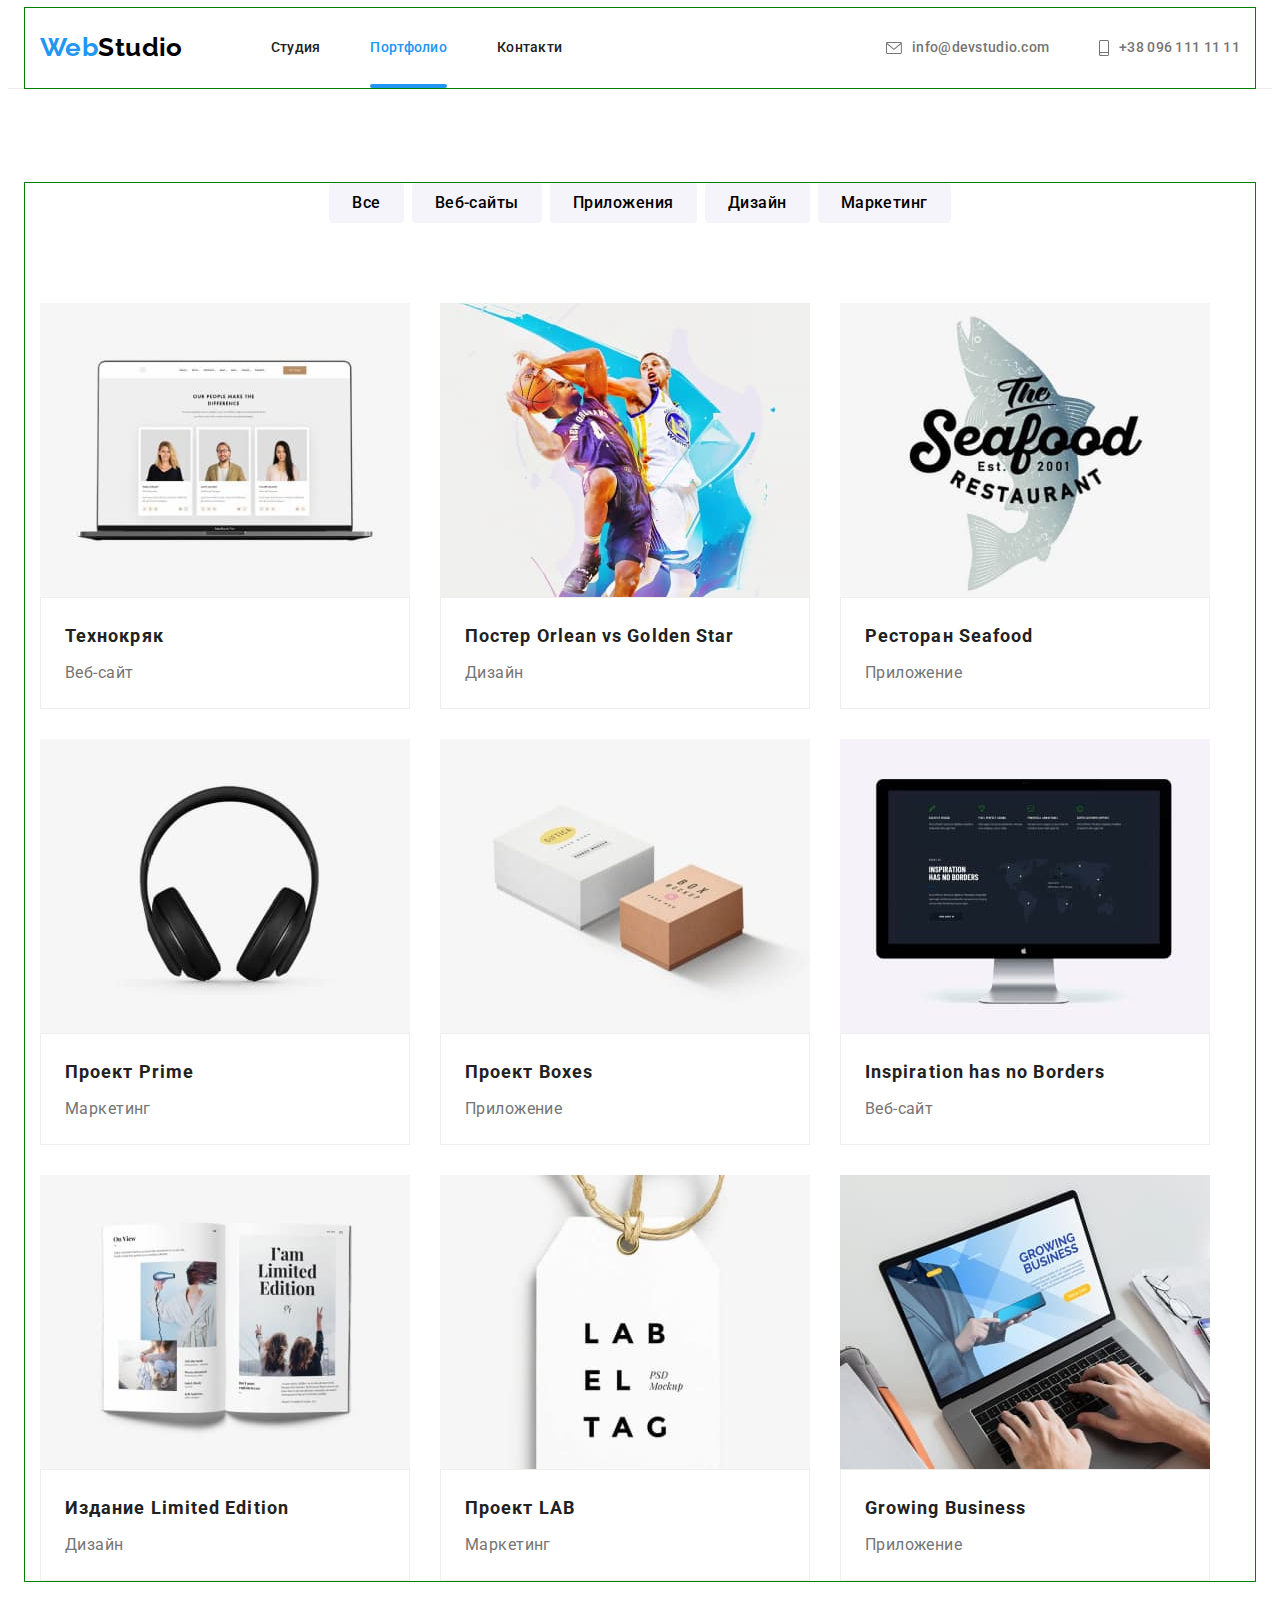
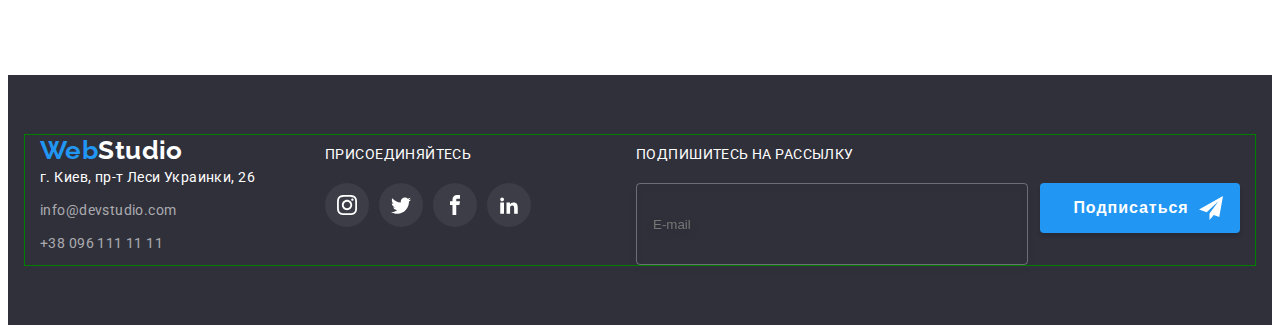
==== commit 960ff435: "убирает паддинг на портфолио" ====
--- a/portfolio.html
+++ b/portfolio.html
@@ -136,7 +136,7 @@
     </header>
 
     <main>
-      <section class="section section--no-padding-top">
+      <section class="section">
         <div class="container">
           <h1 class="visually-hidden">Портфолио</h1>
           <ul class="button-list list">
--- a/css/main.min.css
+++ b/css/main.min.css
@@ -1,2 +1,2 @@
-:root{--primary-color-text: #757575;--color-accent: #2196f3;--color-title: #212121;--bgc-dark: #2f303a;--bgc-light: #f5f4fa;--bgc-wight: #ffffff;--backdown-tipical: 94px;--card-set-gap: 30px;--time-transition: 250ms;--backdown-small: 60px}.container{display:block;height:100%;padding-left:15px;padding-right:15px;margin-left:auto;margin-right:auto;outline:1px solid green}@media screen and (min-width: 480px){.container{max-width:480px}}@media screen and (min-width: 768px){.container{max-width:768px}}@media screen and (min-width: 1200px){.container{max-width:1200px}}.container__footer{text-align:center}@media screen and (min-width: 1200px){.container__footer{display:flex;align-items:baseline;justify-content:space-between;text-align:left}}.container__menu{display:flex;flex-direction:column;height:100%;justify-content:space-between}.section{padding-top:var(--backdown-small);padding-bottom:var(--backdown-small)}@media screen and (min-width: 1200px){.section{padding-top:var(--backdown-tipical);padding-bottom:var(--backdown-tipical)}}.section__title{font-weight:700;font-size:28px;line-height:33px;letter-spacing:0.03em;text-align:center;margin-bottom:30px;color:var(--color-title)}@media screen and (min-width: 1200px){.section__title{font-size:36px;line-height:1.17;margin-bottom:50px}}.section--other-bcg{background-color:#f5f4fa}.section__employment{display:none}@media screen and (min-width: 1200px){.section__employment{display:block}}h1,h2,h3,h4,li,p{margin:0}ul{margin:0;padding-left:0;list-style:none;text-decoration:none}a{text-decoration:none;display:inline-block}img{display:block;max-width:100%;height:auto}.section--no-padding-top{padding-top:0}body{font-family:"Roboto", sans-serif;color:var(--primary-color-text);font-size:14px;line-height:1.71;letter-spacing:0.03em}.visually-hidden{position:absolute;clip:rect(0 0 0 0);width:1px;height:1px;margin:-1px;border:0;padding:0}.is-hidden{opacity:0;pointer-events:none;visibility:hidden}.btn{background-color:var(--color-accent);border:1px solid transparent;font-weight:700;font-size:16px;line-height:1.87;letter-spacing:0.06em;min-width:200px;height:50px;box-shadow:0px 4px 4px rgba(0,0,0,0.15);border-radius:4px;padding:10px 34px;color:#ffffff;cursor:pointer;transition:background-color var(--time-transition) cubic-bezier(0.4, 0, 0.2, 1)}.btn:hover,.btn:focus{background-color:#188ce8}.footer-btn-icon{display:inline-flex;width:200px;align-items:center;justify-content:center;margin-left:12px;padding-right:13px;padding-left:29px}.btn-icon{margin-left:10px}.btn-close{position:absolute;top:8px;right:8px;cursor:pointer;display:flex;align-items:center;justify-content:center;margin:0;padding:0;fill:#000000;border:1px solid rgba(0,0,0,0.1);background-color:transparent;border-radius:50%;width:30px;height:30px}.btn-send{display:block;margin-right:auto;margin-left:auto}.button-list{display:flex;flex-wrap:wrap;row-gap:15px;column-gap:8px;margin-bottom:40px}@media screen and (min-width: 767px){.button-list{justify-content:center;margin-bottom:50px}}.button{font-family:"Roboto", sans-serif;font-weight:500;font-size:16px;line-height:1.63;letter-spacing:0.03em;border:1px solid transparent;border-radius:4px;min-width:73px;padding:6px 22px;background-color:#f5f4fa;cursor:pointer;transition:background-color var(--time-transition) cubic-bezier(0.4, 0, 0.2, 1),color var(--time-transition) cubic-bezier(0.4, 0, 0.2, 1),box-shadow var(--time-transition) cubic-bezier(0.4, 0, 0.2, 1)}.button:hover,.button:focus{background-color:#2196f3;color:#ffffff;box-shadow:0px 3px 1px rgba(0,0,0,0.1),0px 1px 2px rgba(0,0,0,0.08),0px 2px 2px rgba(0,0,0,0.12)}.btn-menu{top:10px;right:15px;display:block;align-items:center;justify-content:center;padding:0;margin-left:auto;border:none;background-color:transparent;cursor:pointer}@media screen and (min-width: 768px){.btn-menu{display:none}}.mob-menu__btn-close{position:absolute;margin-left:auto;top:10px;right:15px;cursor:pointer;display:block;align-items:flex-end;justify-content:center;padding:0;border:none;background-color:transparent}.no-scroll{overflow:hidden}.header{border-bottom:1px solid #ececec}@media screen and (min-width: 768px){.container__header{display:flex;align-items:center}}@media screen and (max-width: 767px){.site-nav{display:none}}@media screen and (min-width: 768px){.site-nav{display:flex;align-items:center;margin-left:88px}}.nav{display:flex;justify-content:space-between}@media screen and (min-width: 768px){.nav{margin-right:auto}}.site-nav__item:not(:last-child){margin-right:50px}.site-nav__link{font-weight:500;font-size:14px;line-height:1.2;letter-spacing:0.02em;color:var(--color-title);transition:color var(--time-transition) cubic-bezier(0.4, 0, 0.2, 1)}.site-nav__link:hover,.site-nav__link:focus{color:var(--color-accent)}.site-nav__link-current{color:var(--color-accent)}.site-nav__link-current{position:relative}.site-nav__link-current::after{position:absolute;display:block;content:"";width:100%;height:4px;background-color:var(--color-accent);border-radius:2px;left:0;bottom:-32px}@media screen and (max-width: 767px){.contacts{display:none}}@media screen and (min-width: 768px){.contacts{display:block;margin-left:auto}}@media screen and (min-width: 1200px){.contacts{display:flex}}.contact__item:not(:last-child){margin-right:50px}.contact__link{display:flex;align-items:center;font-weight:500;font-size:14px;line-height:1.14;letter-spacing:0.02em;color:var(--primary-color-text);transition:color var(--time-transition) cubic-bezier(0.4, 0, 0.2, 1)}.contact__link:hover,.contact__link:focus{color:var(--color-accent)}.contact__icon{display:flex;align-items:center;justify-content:center;fill:var(--primary-color-text);margin-right:10px;transition:fill var(--time-transition) cubic-bezier(0.4, 0, 0.2, 1)}.contact__link:hover .contact__icon,.contact__link:focus .contact__icon{fill:var(--color-accent)}.mob-menu{position:fixed;top:0;left:0;background-color:#ffffff;z-index:1;padding-top:48px;padding-bottom:48px;padding-left:40px;width:100vw;height:100vh}@media screen and (min-width: 768px){.mob-menu{display:none}}.mob-menu__site-nav--link{font-weight:500;font-size:40px;line-height:47px;letter-spacing:0.02em;color:var(--color-title);transition:color var(--time-transition) cubic-bezier(0.4, 0, 0.2, 1)}.mob-menu__site-nav--link:hover,.mob-menu__site-nav--link:focus{color:var(--color-accent)}.mob-menu__site-nav--link-current{color:var(--color-accent)}.mob-menu__site-nav--item:not(:last-child){margin-bottom:32px}.mob-contacts{margin-left:auto;margin-right:auto}.mob-contact__link--tel{font-weight:500;font-size:34px;line-height:1.18;letter-spacing:0.02em;margin-bottom:32px;color:var(--color-accent);transition:color var(--time-transition) cubic-bezier(0.4, 0, 0.2, 1)}.mob-contact__link--tel:hover,.mob-contact__link--tel:focus{color:var(--color-accent)}.mob-contact__link--mail{font-weight:500;font-size:24px;line-height:1.17;letter-spacing:0.02em;color:var(--primary-color-text);margin-bottom:64px;transition:color var(--time-transition) cubic-bezier(0.4, 0, 0.2, 1)}.mob-contact__link--mail:hover,.mob-contact__link--mail:focus{color:var(--color-accent)}.mob__soc-list{display:flex;justify-content:center;font-weight:500;font-size:18px;line-height:1.22px;letter-spacing:0.02em;color:var(--color-accent)}.mob__soc-list--item{padding:0 10px;border-right:1px solid rgba(33,33,33,0.2);width:100%;height:22px}.mob__soc-list--link{display:flex;align-items:center;justify-content:center;color:var(--color-accent);font-weight:500;font-size:18px;line-height:1.22;letter-spacing:0.02em;transition:color var(--time-transition) cubic-bezier(0.4, 0, 0.2, 1),background-color var(--time-transition) cubic-bezier(0.4, 0, 0.2, 1)}.mob__soc-list--link:hover,.mob__soc-list--link:focus{color:#ffffff}.logo{font-family:"Raleway";font-weight:700;font-size:26px;line-height:1.19;padding-top:24px;padding-bottom:25px;display:block;color:var(--color-accent)}.logo__darck{color:#000000}.logo__light{color:#ffffff}.logo__light--nopadding{padding:0px;margin-right:0}.hero-content{max-width:1600px;padding-top:118px;padding-bottom:118px;background-color:var(--bgc-dark);text-align:center;background-image:linear-gradient(to right, rgba(47,48,58,0.4), rgba(47,48,58,0.4)),url("../images/hero-img.jpg ");background-position:center;background-size:cover;background-repeat:no-repeat;margin-left:auto;margin-right:auto}@media screen and (min-width: 1200px){.hero-content{padding-top:200px;padding-bottom:200px}}.hero-content__title{font-weight:900;font-size:26px;line-height:1.62;letter-spacing:0.06em;text-transform:uppercase;margin-left:auto;margin-right:auto;margin-bottom:30px;color:#ffffff}@media screen and (min-width: 1200px){.hero-content__title{font-size:44px;line-height:1.36;letter-spacing:0.06em}}.preference{padding-left:0;justify-content:space-between}@media screen and (min-width: 768px){.preference{display:flex;flex-wrap:wrap}}.preference__box{display:flex;align-items:center;justify-content:center;background-color:var(--bgc-light);height:120px;margin-bottom:30px;border-radius:4px}@media screen and (min-width: 480px){.preference__box{max-width:450px}}@media screen and (min-width: 768px){.preference__box{display:flex;flex-wrap:wrap;max-width:354px}}@media screen and (min-width: 1200px){.preference__box{max-width:270px}}.preference__title{font-weight:700;font-size:14px;line-height:1.14;text-transform:uppercase;margin-bottom:10px;color:var(--color-title)}@media screen and (max-width: 767px){.preference__title{text-align:center}}@media screen and (min-width: 480px){.preference__text{max-width:450px}}@media screen and (min-width: 768px){.preference__text{max-width:354px}}@media screen and (min-width: 1200px){.preference__text{max-width:270px}}.employment{display:flex;margin-right:-30px}.employment__item{position:relative;margin-right:30px}.employment__title{position:absolute;text-align:center;text-transform:uppercase;width:100%;font-weight:700;font-size:14px;line-height:1.14;text-align:center;letter-spacing:0.03em;padding-top:27px;padding-bottom:27px;background:rgba(47,48,58,0.8);bottom:0;left:0;color:#ffffff}@media screen and (min-width: 768px){.team{display:flex;flex-wrap:wrap;margin-right:-30px;margin-bottom:-30px}}.team__item{background-color:#ffffff;box-shadow:0px 1px 3px rgba(0,0,0,0.12),0px 1px 1px rgba(0,0,0,0.14),0px 2px 1px rgba(0,0,0,0.2);border-radius:0px 0px 4px 4px;width:100%}@media screen and (max-width: 1200px){.team__item{margin-bottom:30px}}@media screen and (min-width: 768px){.team__item{margin-right:30px;width:calc(100% / 2 - 30px)}}@media screen and (min-width: 1200px){.team__item{flex-basis:calc(100% / 4 - var(--card-set-gap))}}.team__box{padding-top:var(--card-set-gap);padding-bottom:var(--card-set-gap);padding-right:32px;padding-left:32px;text-align:center}.team__title{font-weight:500;font-size:16px;line-height:1.18;letter-spacing:0.03em;color:var(--color-title)}.team__text{font-size:16px;line-height:1.18;letter-spacing:0.03em;color:var(--primary-color-text);margin-top:10px}.clients{display:flex;flex-wrap:wrap;margin-right:-30px;margin-bottom:-30px}.client__item{height:92px;margin-right:30px;margin-bottom:30px}@media screen and (min-width: 480px){.client__item{width:calc((100% - 60px) / 2)}}@media screen and (min-width: 768px){.client__item{width:calc(100% / 3 - 30px)}}@media screen and (min-width: 1200px){.client__item{width:170px;margin-bottom:0px}.client__item:not(:last-child){margin-right:30px}}.client__link{display:flex;align-items:center;justify-content:center;border:1px solid #afb1b8;border-radius:4px;fill:#afb1b8;width:100%;height:100%;transition:fill var(--time-transition) cubic-bezier(0.4, 0, 0.2, 1),border-color var(--time-transition) cubic-bezier(0.4, 0, 0.2, 1)}.client__link:hover,.client__link:focus{fill:var(--color-accent);border-color:var(--color-accent)}.soc-list{display:flex;justify-content:center;margin-top:16px}.soc-list__item+.soc-list__item{margin-left:10px}.soc-list__link{display:flex;align-items:center;justify-content:center;width:44px;height:44px;border-radius:50%;color:#afb1b8;transition:color var(--time-transition) cubic-bezier(0.4, 0, 0.2, 1),background-color var(--time-transition) cubic-bezier(0.4, 0, 0.2, 1)}.soc-list__link:hover,.soc-list__link:focus{color:#ffffff;background-color:var(--color-accent)}.soc-list__icon{fill:currentColor}@media screen and (max-width: 767px){.soc-tumb{margin-bottom:60px}}@media screen and (min-width: 1200px){.soc-tumb{margin-left:70px}}.footer{background-color:var(--bgc-dark);padding-top:60px;padding-bottom:60px}.footer__text{line-height:1.14;letter-spacing:0.03em;text-transform:uppercase;color:#ffffff;margin-bottom:20px}@media screen and (min-width: 768px){.footer--flax{display:flex;justify-content:space-around;align-items:baseline;margin-bottom:60px}}@media screen and (min-width: 1200px){.footer--flax{margin-bottom:0;padding:0}}@media screen and (max-width: 767px){.footer-soc{margin-bottom:60px}}.soc-list-footer{display:flex;justify-content:center;margin-top:20px}.soc-list-footer__link{display:flex;align-items:center;justify-content:center;width:44px;height:44px;border-radius:50%;background-color:#ffffff10;color:#ffffff;transition:background-color var(--time-transition) cubic-bezier(0.4, 0, 0.2, 1)}.soc-list-footer__link:hover,.soc-list-footer__link:focus{background-color:var(--color-accent)}.soc-list-footer__item:not(:last-child){margin-right:10px}.soc-list-footer__icon{fill:currentColor}.address{font-style:normal}.address-list__link--map{color:#ffffff;transition:color var(--time-transition) cubic-bezier(0.4, 0, 0.2, 1)}.address-list__link--map:hover{color:rgba(255,255,255,0.6)}.address-list__item{margin-bottom:9px}.address-list__item:last-child{margin-bottom:0}.address-list__link{color:rgba(255,255,255,0.6);transition:color var(--time-transition) cubic-bezier(0.4, 0, 0.2, 1)}.address-list__link:hover,.address-list__link:focus{color:#ffffff}.backdrop{position:fixed;width:100%;height:100%;top:0;left:0;background-color:rgba(0,0,0,0.1);box-shadow:0px 1px 3px rgba(0,0,0,0.12),0px 1px 1px rgba(0,0,0,0.14),0px 2px 1px rgba(0,0,0,0.2);border-radius:4px;transition:transform var(--time-transition),opacity var(--time-transition),visibility var(--time-transition)}.backdrop.is-hidden .modal{transform:scale(0.5) rotate(290deg) translate(120%, -130%)}.modal{position:absolute;top:50%;left:50%;transition:transform var(--time-transition);transform:translate(-50%, -50%) scale(1) rotate(0);padding:40px;min-width:528px;min-height:581px;border-radius:4px;background-color:#ffffff;box-shadow:0px 1px 3px rgba(0,0,0,0.12),0px 1px 1px rgba(0,0,0,0.14),0px 2px 1px rgba(0,0,0,0.2)}.modal-form{display:block;align-items:center;justify-content:center}.modal-title{font-weight:700;font-size:20px;line-height:1.15;text-align:center;letter-spacing:0.03em;color:#212121;text-align:center;margin-bottom:14px}.modal-field:nth-child(-n+3){margin-bottom:10px}.modal-field.textarea{margin-bottom:20px}.modal-check{margin-bottom:30px}.modal-lable{position:relative;display:block;margin-bottom:4px;font-weight:400;font-size:12px;line-height:1.17;letter-spacing:0.01em}.modal-input-svg{position:relative}.modal-input{width:100%;height:40px;border:1px solid rgba(33,33,33,0.2);border-radius:4px;padding-left:42px;outline:none}.modal-input::placeholder{color:var(--primary-color-text)}.modal-input:hover,.modal-input:focus{border-color:var(--color-accent);transition:border-color var(--time-transition) cubic-bezier(0.4, 0, 0.2, 1)}.modal-icon{position:absolute;left:12px;top:50%;pointer-events:none;fill:var(--color-title);transform:translateY(-50%);transition:fill var(--time-transition) cubic-bezier(0.4, 0, 0.2, 1)}.modal-input:hover+.modal-icon,.modal-input:focus+.modal-icon{fill:var(--color-accent);transition:fill var(--time-transition) cubic-bezier(0.4, 0, 0.2, 1)}.modal-area{display:block;width:100%;height:120px;border:1px solid rgba(33,33,33,0.2);border-radius:4px;padding:12px 16px;resize:none;outline:none}.modal-area:hover,.modal-area:focus{border-color:var(--color-accent);transition:border-color var(--time-transition) cubic-bezier(0.4, 0, 0.2, 1)}.input-check{-webkit-appearance:none;-moz-appearance:none;appearance:none;position:absolute}.modal-field .modal-link{color:var(--color-accent);text-decoration:underline}.checkbox{margin-bottom:30px}.check-text{display:flex;align-items:center;justify-content:center;cursor:pointer}.check-text span{display:flex;align-items:center;justify-content:center}.checkbox-svg{width:16px;height:15px;border:1px solid var(--color-title);border-radius:2px;margin-right:7px;fill:transparent}.input-check:checked+.checkbox-svg{background-color:var(--color-accent);border:none;fill:#ffffff}.gallery{padding:0;margin:0;list-style:none}@media screen and (min-width: 768px){.gallery{display:flex;flex-wrap:wrap}}.gallery-title{font-weight:700;font-size:18px;line-height:2;letter-spacing:0.06em;color:var(--color-title)}.gallery-item{font-size:16px;line-height:1.88;margin-top:4px;color:var(--primary-color-text)}.gallery>.card-item{display:flex;flex-direction:column;margin-right:var(--card-set-gap);margin-top:var(--card-set-gap)}@media screen and (min-width: 768px){.gallery>.card-item{flex-basis:calc(100% / 2 - var(--card-set-gap))}}@media screen and (min-width: 1200px){.gallery>.card-item{flex-basis:calc(100% / 3 - var(--card-set-gap))}}.card-link{display:block}.card-link:hover,.card-link:focus{box-shadow:0px 1px 1px rgba(0,0,0,0.12),0px 4px 4px rgba(0,0,0,0.06),1px 4px 6px rgba(0,0,0,0.16)}.card-text{position:relative;flex-grow:1;padding-top:20px;padding-right:24px;padding-bottom:20px;padding-left:24px;border:1px solid #eeeeee}.card-thumb{position:relative;overflow:hidden}.card-thumb-title{position:absolute;padding:63px 24px;top:0;left:0;width:100%;height:100%;font-weight:400;font-size:18px;line-height:1.56;background-color:rgba(33,150,243,0.9);letter-spacing:0.03em;color:#ffffff;transform:translateY(100%);transition:transform var(--time-transition) cubic-bezier(0.4, 0, 0.2, 1)}.card-link:hover .card-thumb-title,.card-link:focus .card-thumb-title{transform:translateY(0)}@media screen and (min-width: 1200px){.footer-sub-input{margin-left:93px}}.footer-field{margin-top:20px}@media screen and (min-width: 1199px){.footer-field{display:flex}}.footer-input{display:block;width:100%;height:50px;padding:15px 16px;border:1px solid rgba(255,255,255,0.3);filter:drop-shadow(0px 4px 4px rgba(0,0,0,0.15));border-radius:4px;background-color:transparent;outline:none;color:rgba(255,255,255,0.6)}@media screen and (max-width: 1199px){.footer-input{margin-bottom:20px}}@media screen and (min-width: 768px){.footer-input{display:block;max-width:450px;margin-left:auto;margin-right:auto}}@media screen and (min-width: 1200px){.footer-input{display:inline-block;margin:0;width:358px}}
+:root{--primary-color-text: #757575;--color-accent: #2196f3;--color-title: #212121;--bgc-dark: #2f303a;--bgc-light: #f5f4fa;--bgc-wight: #ffffff;--backdown-tipical: 94px;--card-set-gap: 30px;--time-transition: 250ms;--backdown-small: 60px}.container{display:block;height:100%;padding-left:15px;padding-right:15px;margin-left:auto;margin-right:auto;outline:1px solid green}@media screen and (min-width: 480px){.container{max-width:480px}}@media screen and (min-width: 768px){.container{max-width:768px}}@media screen and (min-width: 1200px){.container{max-width:1200px}}.container__footer{text-align:center}@media screen and (min-width: 1200px){.container__footer{display:flex;align-items:baseline;justify-content:space-between;text-align:left}}.container__menu{display:flex;flex-direction:column;height:100%;justify-content:space-between}.section{padding-top:var(--backdown-small);padding-bottom:var(--backdown-small)}@media screen and (min-width: 1200px){.section{padding-top:var(--backdown-tipical);padding-bottom:var(--backdown-tipical)}}.section__title{font-weight:700;font-size:28px;line-height:33px;letter-spacing:0.03em;text-align:center;margin-bottom:30px;color:var(--color-title)}@media screen and (min-width: 1200px){.section__title{font-size:36px;line-height:1.17;margin-bottom:50px}}.section--other-bcg{background-color:#f5f4fa}.section__employment{display:none}@media screen and (min-width: 1200px){.section__employment{display:block}}h1,h2,h3,h4,li,p{margin:0}ul{margin:0;padding-left:0;list-style:none;text-decoration:none}a{text-decoration:none;display:inline-block}img{display:block;max-width:100%;height:auto}.section--no-padding-top{padding-top:0}body{font-family:"Roboto", sans-serif;color:var(--primary-color-text);font-size:14px;line-height:1.71;letter-spacing:0.03em}.visually-hidden{position:absolute;clip:rect(0 0 0 0);width:1px;height:1px;margin:-1px;border:0;padding:0}.is-hidden{opacity:0;pointer-events:none;visibility:hidden}.btn{background-color:var(--color-accent);border:1px solid transparent;font-weight:700;font-size:16px;line-height:1.87;letter-spacing:0.06em;min-width:200px;height:50px;box-shadow:0px 4px 4px rgba(0,0,0,0.15);border-radius:4px;padding:10px 34px;color:#ffffff;cursor:pointer;transition:background-color var(--time-transition) cubic-bezier(0.4, 0, 0.2, 1)}.btn:hover,.btn:focus{background-color:#188ce8}.footer-btn-icon{display:inline-flex;width:200px;align-items:center;justify-content:center;margin-left:12px;padding-right:13px;padding-left:29px}.btn-icon{margin-left:10px}.btn-close{position:absolute;top:8px;right:8px;cursor:pointer;display:flex;align-items:center;justify-content:center;margin:0;padding:0;fill:#000000;border:1px solid rgba(0,0,0,0.1);background-color:transparent;border-radius:50%;width:30px;height:30px}.btn-send{display:block;margin-right:auto;margin-left:auto}.button-list{display:flex;flex-wrap:wrap;row-gap:15px;column-gap:8px;margin-bottom:40px}@media screen and (min-width: 767px){.button-list{justify-content:center;margin-bottom:50px}}.button{font-family:"Roboto", sans-serif;font-weight:500;font-size:16px;line-height:1.63;letter-spacing:0.03em;border:1px solid transparent;border-radius:4px;min-width:73px;padding:6px 22px;background-color:#f5f4fa;cursor:pointer;transition:background-color var(--time-transition) cubic-bezier(0.4, 0, 0.2, 1),color var(--time-transition) cubic-bezier(0.4, 0, 0.2, 1),box-shadow var(--time-transition) cubic-bezier(0.4, 0, 0.2, 1)}.button:hover,.button:focus{background-color:#2196f3;color:#ffffff;box-shadow:0px 3px 1px rgba(0,0,0,0.1),0px 1px 2px rgba(0,0,0,0.08),0px 2px 2px rgba(0,0,0,0.12)}.btn-menu{top:10px;right:15px;display:block;align-items:center;justify-content:center;padding:0;margin-left:auto;border:none;background-color:transparent;cursor:pointer}@media screen and (min-width: 768px){.btn-menu{display:none}}.mob-menu__btn-close{position:absolute;margin-left:auto;top:10px;right:15px;cursor:pointer;display:block;align-items:flex-end;justify-content:center;padding:0;border:none;background-color:transparent}.mob-menu__btn-close:hover,.mob-menu__btn-close:focus{color:var(--color-accent);transition:color 700ms cubic-bezier(0.4, 0, 0.2, 1)}.no-scroll{overflow:hidden}.header{border-bottom:1px solid #ececec}@media screen and (min-width: 768px){.container__header{display:flex;align-items:center}}@media screen and (max-width: 767px){.site-nav{display:none}}@media screen and (min-width: 768px){.site-nav{display:flex;align-items:center;margin-left:88px}}.nav{display:flex;justify-content:space-between}@media screen and (min-width: 768px){.nav{margin-right:auto}}.site-nav__item:not(:last-child){margin-right:50px}.site-nav__link{font-weight:500;font-size:14px;line-height:1.2;letter-spacing:0.02em;color:var(--color-title);transition:color var(--time-transition) cubic-bezier(0.4, 0, 0.2, 1)}.site-nav__link:hover,.site-nav__link:focus{color:var(--color-accent)}.site-nav__link-current{color:var(--color-accent)}.site-nav__link-current{position:relative}.site-nav__link-current::after{position:absolute;display:block;content:"";width:100%;height:4px;background-color:var(--color-accent);border-radius:2px;left:0;bottom:-32px}@media screen and (max-width: 767px){.contacts{display:none}}@media screen and (min-width: 768px){.contacts{display:block;margin-left:auto}}@media screen and (min-width: 1200px){.contacts{display:flex}}@media screen and (min-width: 1200px){.contact__item:not(:last-child){margin-right:50px}}.contact__link{display:flex;align-items:center;font-weight:500;font-size:14px;line-height:1.14;letter-spacing:0.02em;color:var(--primary-color-text);transition:color var(--time-transition) cubic-bezier(0.4, 0, 0.2, 1)}.contact__link:hover,.contact__link:focus{color:var(--color-accent)}.contact__icon{display:flex;align-items:center;justify-content:center;fill:var(--primary-color-text);margin-right:10px;transition:fill var(--time-transition) cubic-bezier(0.4, 0, 0.2, 1)}.contact__link:hover .contact__icon,.contact__link:focus .contact__icon{fill:var(--color-accent)}.mob-menu{position:fixed;top:0;left:0;background-color:#ffffff;z-index:1;padding-top:48px;padding-bottom:48px;padding-left:40px;width:100vw;height:100vh}@media screen and (min-width: 768px){.mob-menu{display:none}}.mob-menu__site-nav--link{font-weight:500;font-size:40px;line-height:1.75;letter-spacing:0.02em;color:var(--color-title);transition:color var(--time-transition) cubic-bezier(0.4, 0, 0.2, 1)}.mob-menu__site-nav--link:hover,.mob-menu__site-nav--link:focus{color:var(--color-accent)}.mob-menu__site-nav--link-current{color:var(--color-accent)}.mob-menu__site-nav--item:not(:last-child){margin-bottom:32px}.mob-contacts{margin-left:auto;margin-right:auto}.mob-contact__link--tel{font-weight:500;font-size:30px;line-height:1.18;letter-spacing:0.02em;margin-bottom:32px;color:var(--color-accent);transition:color var(--time-transition) cubic-bezier(0.4, 0, 0.2, 1)}@media screen and (min-width: 480px){.mob-contact__link--tel{font-size:34px}}.mob-contact__link--tel:hover,.mob-contact__link--tel:focus{color:rgba(33,149,243,0.6)}.mob-contact__link--mail{font-weight:500;font-size:24px;line-height:1.17;letter-spacing:0.02em;color:var(--primary-color-text);margin-bottom:64px;transition:color var(--time-transition) cubic-bezier(0.4, 0, 0.2, 1)}.mob-contact__link--mail:hover,.mob-contact__link--mail:focus{color:var(--color-accent)}.mob__soc-list{display:flex;flex-wrap:wrap;color:var(--color-accent)}.mob__soc-list--item{padding:0 10px;border-right:1px solid rgba(33,33,33,0.2);height:22px}.mob__soc-list--link{color:var(--color-accent);font-weight:500;font-size:14px;line-height:1.22;letter-spacing:0.02em;transition:color var(--time-transition) cubic-bezier(0.4, 0, 0.2, 1),background-color var(--time-transition) cubic-bezier(0.4, 0, 0.2, 1)}@media screen and (min-width: 480px){.mob__soc-list--link{font-size:18px}}.logo{font-family:"Raleway";font-weight:700;font-size:26px;line-height:1.19;padding-top:24px;padding-bottom:25px;display:block;color:var(--color-accent)}.logo__darck{color:#000000}.logo__light{color:#ffffff}.logo__light--nopadding{padding:0px;margin-right:0}.hero-content{max-width:1600px;padding-top:118px;padding-bottom:118px;background-color:var(--bgc-dark);text-align:center;background-image:linear-gradient(to right, rgba(47,48,58,0.4), rgba(47,48,58,0.4)),url("../images/hero-img.jpg ");background-position:center;background-size:cover;background-repeat:no-repeat;margin-left:auto;margin-right:auto}@media screen and (min-width: 1200px){.hero-content{padding-top:200px;padding-bottom:200px}}.hero-content__title{font-weight:900;font-size:26px;line-height:1.62;letter-spacing:0.06em;text-transform:uppercase;margin-left:auto;margin-right:auto;margin-bottom:30px;color:#ffffff}@media screen and (min-width: 1200px){.hero-content__title{font-size:44px;line-height:1.36;letter-spacing:0.06em}}.preference{padding-left:0;justify-content:space-between}@media screen and (min-width: 768px){.preference{display:flex;flex-wrap:wrap}}.preference__box{display:flex;align-items:center;justify-content:center;background-color:var(--bgc-light);height:120px;margin-bottom:30px;border-radius:4px}@media screen and (min-width: 480px){.preference__box{max-width:450px}}@media screen and (min-width: 768px){.preference__box{display:flex;flex-wrap:wrap;max-width:354px}}@media screen and (min-width: 1200px){.preference__box{max-width:270px}}.preference__title{font-weight:700;font-size:14px;line-height:1.14;text-transform:uppercase;margin-bottom:10px;color:var(--color-title)}@media screen and (max-width: 767px){.preference__title{text-align:center}}@media screen and (min-width: 480px){.preference__text{max-width:450px}}@media screen and (min-width: 768px){.preference__text{max-width:354px}}@media screen and (min-width: 1200px){.preference__text{max-width:270px}}.employment{display:flex;margin-right:-30px}.employment__item{position:relative;margin-right:30px}.employment__title{position:absolute;text-align:center;text-transform:uppercase;width:100%;font-weight:700;font-size:14px;line-height:1.14;text-align:center;letter-spacing:0.03em;padding-top:27px;padding-bottom:27px;background:rgba(47,48,58,0.8);bottom:0;left:0;color:#ffffff}@media screen and (min-width: 768px){.team{display:flex;flex-wrap:wrap;margin-right:-30px;margin-bottom:-30px}}.team__item{background-color:#ffffff;box-shadow:0px 1px 3px rgba(0,0,0,0.12),0px 1px 1px rgba(0,0,0,0.14),0px 2px 1px rgba(0,0,0,0.2);border-radius:0px 0px 4px 4px;width:100%}@media screen and (max-width: 1200px){.team__item{margin-bottom:30px}}@media screen and (min-width: 768px){.team__item{margin-right:30px;width:calc(100% / 2 - 30px)}}@media screen and (min-width: 1200px){.team__item{flex-basis:calc(100% / 4 - var(--card-set-gap))}}.team__box{padding-top:var(--card-set-gap);padding-bottom:var(--card-set-gap);padding-right:32px;padding-left:32px;text-align:center}.team__title{font-weight:500;font-size:16px;line-height:1.18;letter-spacing:0.03em;color:var(--color-title)}.team__text{font-size:16px;line-height:1.18;letter-spacing:0.03em;color:var(--primary-color-text);margin-top:10px}.clients{display:flex;flex-wrap:wrap;justify-content:center;margin-right:-30px;margin-bottom:-30px}.client__item{height:92px;margin-right:30px;margin-bottom:30px}@media screen and (min-width: 480px){.client__item{width:calc((100% - 60px) / 2)}}@media screen and (min-width: 768px){.client__item{width:calc(100% / 3 - 30px)}}@media screen and (min-width: 1200px){.client__item{width:170px;margin-bottom:0px}.client__item:not(:last-child){margin-right:30px}}.client__link{display:flex;align-items:center;justify-content:center;border:1px solid #afb1b8;border-radius:4px;fill:#afb1b8;width:100%;height:100%;transition:fill var(--time-transition) cubic-bezier(0.4, 0, 0.2, 1),border-color var(--time-transition) cubic-bezier(0.4, 0, 0.2, 1)}.client__link:hover,.client__link:focus{fill:var(--color-accent);border-color:var(--color-accent)}.soc-list{display:flex;justify-content:center;margin-top:16px}.soc-list__item+.soc-list__item{margin-left:10px}.soc-list__link{display:flex;align-items:center;justify-content:center;width:44px;height:44px;border-radius:50%;color:#afb1b8;transition:color var(--time-transition) cubic-bezier(0.4, 0, 0.2, 1),background-color var(--time-transition) cubic-bezier(0.4, 0, 0.2, 1)}.soc-list__link:hover,.soc-list__link:focus{color:#ffffff;background-color:var(--color-accent)}.soc-list__icon{fill:currentColor}@media screen and (max-width: 767px){.soc-tumb{margin-bottom:60px}}@media screen and (min-width: 1200px){.soc-tumb{margin-left:70px}}.footer{background-color:var(--bgc-dark);padding-top:60px;padding-bottom:60px}.footer__text{line-height:1.14;letter-spacing:0.03em;text-transform:uppercase;color:#ffffff;margin-bottom:20px}@media screen and (min-width: 768px){.footer--flax{display:flex;justify-content:space-around;align-items:baseline;margin-bottom:60px}}@media screen and (min-width: 1200px){.footer--flax{margin-bottom:0;padding:0}}@media screen and (max-width: 767px){.footer-soc{margin-bottom:60px}}.soc-list-footer{display:flex;justify-content:center;margin-top:20px}.soc-list-footer__link{display:flex;align-items:center;justify-content:center;width:44px;height:44px;border-radius:50%;background-color:#ffffff10;color:#ffffff;transition:background-color var(--time-transition) cubic-bezier(0.4, 0, 0.2, 1)}.soc-list-footer__link:hover,.soc-list-footer__link:focus{background-color:var(--color-accent)}.soc-list-footer__item:not(:last-child){margin-right:10px}.soc-list-footer__icon{fill:currentColor}.address{font-style:normal}.address-list__link--map{color:#ffffff;transition:color var(--time-transition) cubic-bezier(0.4, 0, 0.2, 1)}.address-list__link--map:hover{color:rgba(255,255,255,0.6)}.address-list__item{margin-bottom:9px}.address-list__item:last-child{margin-bottom:0}.address-list__link{color:rgba(255,255,255,0.6);transition:color var(--time-transition) cubic-bezier(0.4, 0, 0.2, 1)}.address-list__link:hover,.address-list__link:focus{color:#ffffff}.backdrop{position:fixed;width:100%;height:100%;top:0;left:0;background-color:rgba(0,0,0,0.1);box-shadow:0px 1px 3px rgba(0,0,0,0.12),0px 1px 1px rgba(0,0,0,0.14),0px 2px 1px rgba(0,0,0,0.2);border-radius:4px;transition:transform var(--time-transition),opacity var(--time-transition),visibility var(--time-transition)}@media screen and (max-width: 767px){.backdrop{padding:94px 15px;overflow-y:scroll}}.backdrop.is-hidden .modal{transform:scale(0.5) rotate(290deg) translate(120%, -130%)}.modal{position:relative;padding:15px;border-radius:4px;background-color:#ffffff;box-shadow:0px 1px 3px rgba(0,0,0,0.12),0px 1px 1px rgba(0,0,0,0.14),0px 2px 1px rgba(0,0,0,0.2)}@media screen and (min-width: 480px){.modal{position:absolute;top:50%;left:50%;transform:translate(-50%, -50%) scale(1) rotate(0);width:450px;padding:40px}}@media screen and (min-width: 1200px){.modal{width:528px;transition:transform var(--time-transition)}}.modal-form{display:block;align-items:center;justify-content:center}.modal-title{font-weight:700;font-size:20px;line-height:1.15;text-align:center;letter-spacing:0.03em;color:#212121;text-align:center;margin-bottom:14px}.modal-field:nth-child(-n+3){margin-bottom:10px}.modal-field.textarea{margin-bottom:20px}.modal-check{margin-bottom:30px}.modal-lable{position:relative;display:block;margin-bottom:4px;font-weight:400;font-size:12px;line-height:1.17;letter-spacing:0.01em}.modal-input-svg{position:relative}.modal-input{width:100%;height:40px;border:1px solid rgba(33,33,33,0.2);border-radius:4px;padding-left:42px;outline:none}.modal-input::placeholder{color:var(--primary-color-text)}.modal-input:hover,.modal-input:focus{border-color:var(--color-accent);transition:border-color var(--time-transition) cubic-bezier(0.4, 0, 0.2, 1)}.modal-icon{position:absolute;left:12px;top:50%;pointer-events:none;fill:var(--color-title);transform:translateY(-50%);transition:fill var(--time-transition) cubic-bezier(0.4, 0, 0.2, 1)}.modal-input:hover+.modal-icon,.modal-input:focus+.modal-icon{fill:var(--color-accent);transition:fill var(--time-transition) cubic-bezier(0.4, 0, 0.2, 1)}.modal-area{display:block;width:100%;height:120px;border:1px solid rgba(33,33,33,0.2);border-radius:4px;padding:12px 16px;resize:none;outline:none}.modal-area:hover,.modal-area:focus{border-color:var(--color-accent);transition:border-color var(--time-transition) cubic-bezier(0.4, 0, 0.2, 1)}.input-check{-webkit-appearance:none;-moz-appearance:none;appearance:none;position:absolute}.modal-field .modal-link{color:var(--color-accent);text-decoration:underline}.checkbox{margin-bottom:30px}.check-text{cursor:pointer;justify-content:center;align-items:center;font-size:12px;line-height:1.17;letter-spacing:0.03em}@media screen and (min-width: 480px){.check-text{display:flex}}@media screen and (min-width: 1200px){.check-text{font-size:14px;line-height:1.71;letter-spacing:0.03em}}.check-text span{display:flex;align-items:center;justify-content:center}.checkbox-svg{border:1px solid var(--color-title);border-radius:2px;margin-right:7px;fill:transparent}.input-check:checked+.checkbox-svg{background-color:var(--color-accent);border:none;fill:#ffffff}.gallery{padding:0;margin:0;list-style:none}@media screen and (min-width: 768px){.gallery{display:flex;flex-wrap:wrap}}.gallery-title{font-weight:700;font-size:18px;line-height:2;letter-spacing:0.06em;color:var(--color-title)}.gallery-item{font-size:16px;line-height:1.88;margin-top:4px;color:var(--primary-color-text)}.gallery>.card-item{display:flex;flex-direction:column;margin-right:var(--card-set-gap);margin-top:var(--card-set-gap)}@media screen and (min-width: 768px){.gallery>.card-item{flex-basis:calc(100% / 2 - var(--card-set-gap))}}@media screen and (min-width: 1200px){.gallery>.card-item{flex-basis:calc(100% / 3 - var(--card-set-gap))}}.card-link{display:block}.card-link:hover,.card-link:focus{box-shadow:0px 1px 1px rgba(0,0,0,0.12),0px 4px 4px rgba(0,0,0,0.06),1px 4px 6px rgba(0,0,0,0.16)}.card-text{position:relative;flex-grow:1;padding-top:20px;padding-right:24px;padding-bottom:20px;padding-left:24px;border:1px solid #eeeeee}.card-thumb{position:relative;overflow:hidden}.card-thumb-title{position:absolute;padding:63px 24px;top:0;left:0;width:100%;height:100%;font-weight:400;font-size:18px;line-height:1.56;background-color:rgba(33,150,243,0.9);letter-spacing:0.03em;color:#ffffff;transform:translateY(100%);transition:transform var(--time-transition) cubic-bezier(0.4, 0, 0.2, 1)}.card-link:hover .card-thumb-title,.card-link:focus .card-thumb-title{transform:translateY(0)}@media screen and (min-width: 1200px){.footer-sub-input{margin-left:93px}}.footer-field{margin-top:20px}@media screen and (min-width: 1199px){.footer-field{display:flex}}.footer-input{display:block;width:100%;height:50px;padding:15px 16px;border:1px solid rgba(255,255,255,0.3);filter:drop-shadow(0px 4px 4px rgba(0,0,0,0.15));border-radius:4px;background-color:transparent;outline:none;color:rgba(255,255,255,0.6)}@media screen and (max-width: 1199px){.footer-input{margin-bottom:20px}}@media screen and (min-width: 768px){.footer-input{display:block;max-width:450px;margin-left:auto;margin-right:auto}}@media screen and (min-width: 1200px){.footer-input{display:inline-block;margin:0;width:358px}}
 /*# sourceMappingURL=main.min.css.map */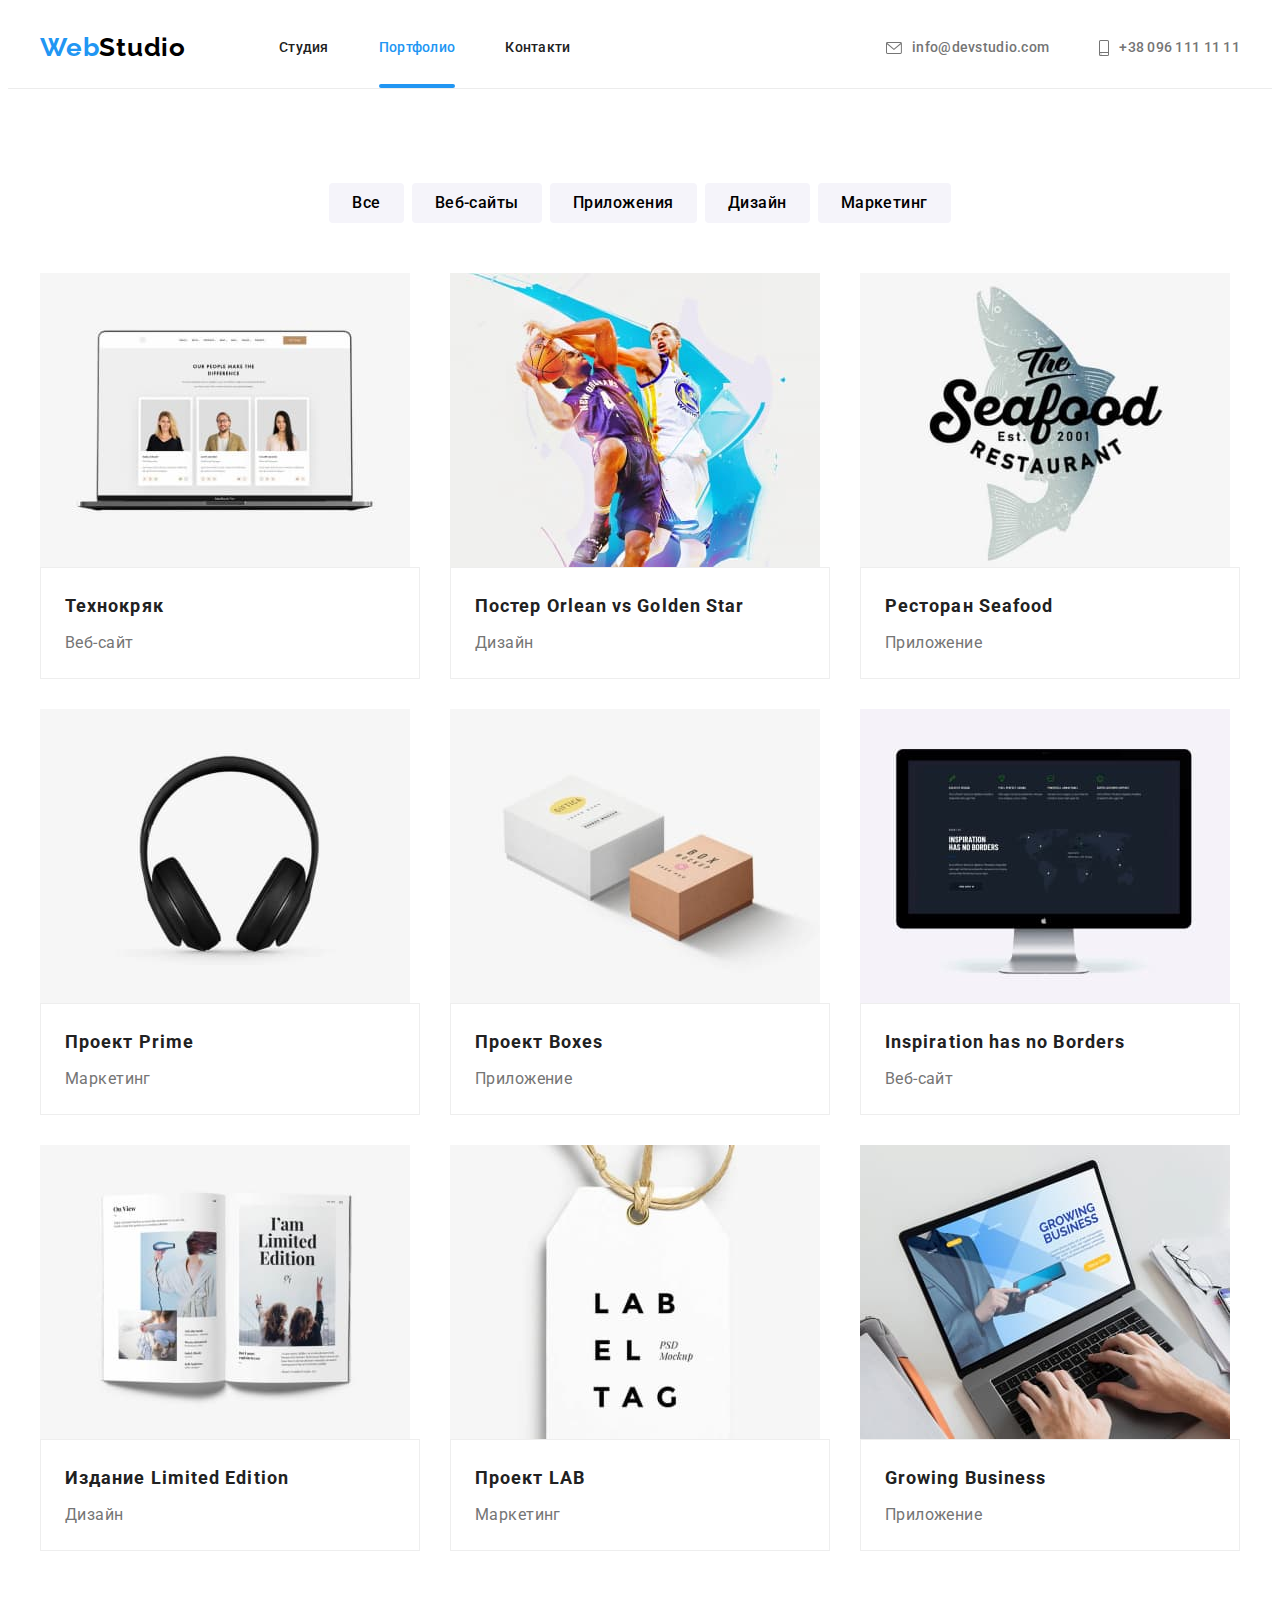
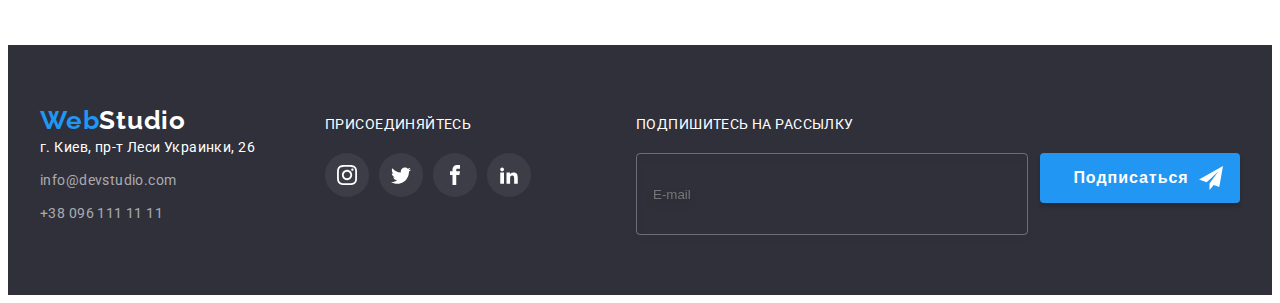
==== commit a39ce2a6: "Вносит правки по замечаниям" ====
--- a/portfolio.html
+++ b/portfolio.html
@@ -16,7 +16,7 @@
       crossorigin="anonymous"
       referrerpolicy="no-referrer"
     />
-    <link rel="stylesheet" href="./css/styles.css" />
+    <!-- <link rel="stylesheet" href="./css/styles.css" /> -->
     <link rel="stylesheet" href="./css/main.min.css" />
   </head>
 
@@ -162,7 +162,38 @@
               <article class="card">
                 <a href="" class="card-link">
                   <div class="card-thumb">
-                    <img src="./images/techno.jpg" alt="Ноутбук" width="370" />
+                    <picture>
+                      <source
+                        srcset="
+                          ./images/techno.jpg   1x,
+                          ./images/techno2x.jpg 2x
+                        "
+                        media="(min-width:1200px)"
+                      />
+                      <source
+                        srcset="
+                          ./images/img-tab-8.jpg    1x,
+                          ./images/img-tab-8@2x.jpg 2x
+                        "
+                        media="(min-width:768px)"
+                      />
+                      <source
+                        srcset="
+                          ./images/img-mob-8.jpg    1x,
+                          ./images/img-mob-8@2x.jpg 2x
+                        "
+                        media="(max-width:767px)"
+                      />
+                      <img
+                        srcset="
+                          ./images/techno.jpg   1x,
+                          ./images/techno2x.jpg 2x
+                        "
+                        src="./images/techno.jpg"
+                        alt="Ноутбук"
+                      />
+                    </picture>
+
                     <p class="card-thumb-title">
                       Ресурс предлагает комплексные предложения с разным уровнем
                       функционала и сервисов. Все это позволит посетителю
@@ -181,11 +212,38 @@
               <article class="card">
                 <a href="" class="card-link">
                   <div class="card-thumb">
-                    <img
-                      src="./images/poster.jpg"
-                      alt="Парни играют в баскетбол"
-                      width="370"
-                    />
+                    <picture>
+                      <source
+                        srcset="
+                          ./images/poster.jpg   1x,
+                          ./images/poster2x.jpg 2x
+                        "
+                        media="(min-width:1200px)"
+                      />
+                      <source
+                        srcset="
+                          ./images/img-tab-9.jpg    1x,
+                          ./images/img-tab-9@2x.jpg 2x
+                        "
+                        media="(min-width:768px)"
+                      />
+                      <source
+                        srcset="
+                          ./images/img-mob-9.jpg    1x,
+                          ./images/img-mob-9@2x.jpg 2x
+                        "
+                        media="(max-width:767px)"
+                      />
+                      <img
+                        srcset="
+                          ./images/poster.jpg   1x,
+                          ./images/poster2x.jpg 2x
+                        "
+                        src="./images/poster.jpg"
+                        alt="спорт"
+                      />
+                    </picture>
+
                     <p class="card-thumb-title">
                       Ресурс предлагает комплексные предложения с разным уровнем
                       функционала и сервисов. Все это позволит посетителю
@@ -206,7 +264,37 @@
               <article class="card">
                 <a href="" class="card-link">
                   <div class="card-thumb">
-                    <img src="./images/restoran.jpg" alt="Рыбка" width="370" />
+                    <picture>
+                      <source
+                        srcset="
+                          ./images/restoran.jpg   1x,
+                          ./images/restoran2x.jpg 2x
+                        "
+                        media="(min-width:1200px)"
+                      />
+                      <source
+                        srcset="
+                          ./images/img-tab-10.jpg    1x,
+                          ./images/img-tab-10@2x.jpg 2x
+                        "
+                        media="(min-width:768px)"
+                      />
+                      <source
+                        srcset="
+                          ./images/img-mob-10.jpg    1x,
+                          ./images/img-mob-10@2x.jpg 2x
+                        "
+                        media="(max-width:767px)"
+                      />
+                      <img
+                        srcset="
+                          ./images/restoran.jpg   1x,
+                          ./images/restoran2x.jpg 2x
+                        "
+                        src="./images/restoran.jpg"
+                        alt="Рыбка"
+                      />
+                    </picture>
                     <p class="card-thumb-title">
                       Ресурс предлагает комплексные предложения с разным уровнем
                       функционала и сервисов. Все это позволит посетителю
@@ -227,7 +315,32 @@
               <article class="card">
                 <a href="" class="card-link">
                   <div class="card-thumb">
-                    <img src="./images/prime.jpg" alt="Наушники" width="370" />
+                    <picture>
+                      <source
+                        srcset="./images/prime.jpg 1x, ./images/prime2x.jpg 2x"
+                        media="(min-width:1200px)"
+                      />
+                      <source
+                        srcset="
+                          ./images/img-tab-11.jpg    1x,
+                          ./images/img-tab-11@2x.jpg 2x
+                        "
+                        media="(min-width:768px)"
+                      />
+                      <source
+                        srcset="
+                          ./images/img-mob-11.jpg    1x,
+                          ./images/img-mob-11@2x.jpg 2x
+                        "
+                        media="(max-width:767px)"
+                      />
+                      <img
+                        srcset="./images/prime.jpg 1x, ./images/prime2x.jpg 2x"
+                        src="./images/prime.jpg"
+                        alt="Наушники"
+                      />
+                    </picture>
+
                     <p class="card-thumb-title">
                       Ресурс предлагает комплексные предложения с разным уровнем
                       функционала и сервисов. Все это позволит посетителю
@@ -248,7 +361,31 @@
               <article class="card">
                 <a href="" class="card-link">
                   <div class="card-thumb">
-                    <img src="./images/boxes.jpg" alt="Коробки" width="370" />
+                    <picture>
+                      <source
+                        srcset="./images/boxes.jpg 1x, ./images/boxes2х.jpg 2x"
+                        media="(min-width:1200px)"
+                      />
+                      <source
+                        srcset="
+                          ./images/img-tab-12.jpg    1x,
+                          ./images/img-tab-12@2x.jpg 2x
+                        "
+                        media="(min-width:768px)"
+                      />
+                      <source
+                        srcset="
+                          ./images/img-mob-12.jpg    1x,
+                          ./images/img-mob-12@2x.jpg 2x
+                        "
+                        media="(max-width:767px)"
+                      />
+                      <img
+                        srcset="./images/boxes.jpg 1x, ./images/boxes2х.jpg 2x"
+                        src="./images/boxes.jpg"
+                        alt="Коробки"
+                      />
+                    </picture>
                     <p class="card-thumb-title">
                       Ресурс предлагает комплексные предложения с разным уровнем
                       функционала и сервисов. Все это позволит посетителю
@@ -269,11 +406,38 @@
               <article class="card">
                 <a href="" class="card-link">
                   <div class="card-thumb">
-                    <img
-                      src="./images/inspiration.jpg"
-                      alt="Монитор"
-                      width="370"
-                    />
+                    <picture>
+                      <source
+                        srcset="
+                          ./images/inspiration.jpg   1x,
+                          ./images/inspiration2x.jpg 2x
+                        "
+                        media="(min-width:1200px)"
+                      />
+                      <source
+                        srcset="
+                          ./images/img-tab-13.jpg    1x,
+                          ./images/img-tab-13@2x.jpg 2x
+                        "
+                        media="(min-width:768px)"
+                      />
+                      <source
+                        srcset="
+                          ./images/img-mob-13.jpg    1x,
+                          ./images/img-mob-13@2x.jpg 2x
+                        "
+                        media="(max-width:767px)"
+                      />
+                      <img
+                        srcset="
+                          ./images/inspiration.jpg   1x,
+                          ./images/inspiration2x.jpg 2x
+                        "
+                        src="./images/inspiration.jpg"
+                        alt="Монитор"
+                      />
+                    </picture>
+
                     <p class="card-thumb-title">
                       Ресурс предлагает комплексные предложения с разным уровнем
                       функционала и сервисов. Все это позволит посетителю
@@ -294,7 +458,37 @@
               <article class="card">
                 <a href="" class="card-link">
                   <div class="card-thumb">
-                    <img src="./images/limited.jpg" alt="Журнал" width="370" />
+                    <picture>
+                      <source
+                        srcset="
+                          ./images/limited.jpg   1x,
+                          ./images/limited2x.jpg 2x
+                        "
+                        media="(min-width:1200px)"
+                      />
+                      <source
+                        srcset="
+                          ./images/img-tab-14.jpg    1x,
+                          ./images/img-tab-14@2x.jpg 2x
+                        "
+                        media="(min-width:768px)"
+                      />
+                      <source
+                        srcset="
+                          ./images/img-mob-14.jpg    1x,
+                          ./images/img-mob-14@2x.jpg 2x
+                        "
+                        media="(max-width:767px)"
+                      />
+                      <img
+                        srcset="
+                          ./images/limited.jpg   1x,
+                          ./images/limited2x.jpg 2x
+                        "
+                        src="./images/limited.jpg"
+                        alt="Журнал"
+                      />
+                    </picture>
 
                     <p class="card-thumb-title">
                       Ресурс предлагает комплексные предложения с разным уровнем
@@ -316,7 +510,31 @@
               <article class="card">
                 <a href="" class="card-link">
                   <div class="card-thumb">
-                    <img src="./images/lab.jpg" alt="Этикетка" width="370" />
+                    <picture>
+                      <source
+                        srcset="./images/lab.jpg 1x, ./images/lab2x.jpg 2x"
+                        media="(min-width:1200px)"
+                      />
+                      <source
+                        srcset="
+                          ./images/img-tab-15.jpg    1x,
+                          ./images/img-tab-15@2x.jpg 2x
+                        "
+                        media="(min-width:768px)"
+                      />
+                      <source
+                        srcset="
+                          ./images/img-mob-15.jpg    1x,
+                          ./images/img-mob-15@2x.jpg 2x
+                        "
+                        media="(max-width:767px)"
+                      />
+                      <img
+                        srcset="./images/lab.jpg 1x, ./images/lab2x.jpg 2x"
+                        src="./images/lab.jpg"
+                        alt="Этикетка"
+                      />
+                    </picture>
                     <p class="card-thumb-title">
                       Ресурс предлагает комплексные предложения с разным уровнем
                       функционала и сервисов. Все это позволит посетителю
@@ -337,7 +555,37 @@
               <article class="card">
                 <a href="" class="card-link">
                   <div class="card-thumb">
-                    <img src="./images/growing.jpg" alt="Ноутбук" width="370" />
+                    <picture>
+                      <source
+                        srcset="
+                          ./images/growing.jpg   1x,
+                          ./images/growing2x.jpg 2x
+                        "
+                        media="(min-width:1200px)"
+                      />
+                      <source
+                        srcset="
+                          ./images/img-tab-16.jpg    1x,
+                          ./images/img-tab-16@2x.jpg 2x
+                        "
+                        media="(min-width:768px)"
+                      />
+                      <source
+                        srcset="
+                          ./images/img-mob-16.jpg    1x,
+                          ./images/img-mob-16@2x.jpg 2x
+                        "
+                        media="(max-width:767px)"
+                      />
+                      <img
+                        srcset="
+                          ./images/growing.jpg   1x,
+                          ./images/growing2x.jpg 2x
+                        "
+                        src="./images/growing.jpg"
+                        alt="печатает на ноутбуке"
+                      />
+                    </picture>
                     <p class="card-thumb-title">
                       Ресурс предлагает комплексные предложения с разным уровнем
                       функционала и сервисов. Все это позволит посетителю
@@ -438,7 +686,7 @@
                 required
                 minlength="5"
                 title=""
-                id="E-mail"
+                id="e-mail"
                 autocomplete="off"
               />
               <button type="submit" class="btn footer-btn-icon">
@@ -452,7 +700,6 @@
         </div>
       </div>
     </footer>
-
-    <script src="./js/menu.js"></script>
+    <script src="./js/mobile-menu.js"></script>
   </body>
 </html>
--- a/css/main.min.css
+++ b/css/main.min.css
@@ -1,2 +1,2 @@
-:root{--primary-color-text: #757575;--color-accent: #2196f3;--color-title: #212121;--bgc-dark: #2f303a;--bgc-light: #f5f4fa;--bgc-wight: #ffffff;--backdown-tipical: 94px;--card-set-gap: 30px;--time-transition: 250ms;--backdown-small: 60px}.container{display:block;height:100%;padding-left:15px;padding-right:15px;margin-left:auto;margin-right:auto;outline:1px solid green}@media screen and (min-width: 480px){.container{max-width:480px}}@media screen and (min-width: 768px){.container{max-width:768px}}@media screen and (min-width: 1200px){.container{max-width:1200px}}.container__footer{text-align:center}@media screen and (min-width: 1200px){.container__footer{display:flex;align-items:baseline;justify-content:space-between;text-align:left}}.container__menu{display:flex;flex-direction:column;height:100%;justify-content:space-between}.section{padding-top:var(--backdown-small);padding-bottom:var(--backdown-small)}@media screen and (min-width: 1200px){.section{padding-top:var(--backdown-tipical);padding-bottom:var(--backdown-tipical)}}.section__title{font-weight:700;font-size:28px;line-height:33px;letter-spacing:0.03em;text-align:center;margin-bottom:30px;color:var(--color-title)}@media screen and (min-width: 1200px){.section__title{font-size:36px;line-height:1.17;margin-bottom:50px}}.section--other-bcg{background-color:#f5f4fa}.section__employment{display:none}@media screen and (min-width: 1200px){.section__employment{display:block}}h1,h2,h3,h4,li,p{margin:0}ul{margin:0;padding-left:0;list-style:none;text-decoration:none}a{text-decoration:none;display:inline-block}img{display:block;max-width:100%;height:auto}.section--no-padding-top{padding-top:0}body{font-family:"Roboto", sans-serif;color:var(--primary-color-text);font-size:14px;line-height:1.71;letter-spacing:0.03em}.visually-hidden{position:absolute;clip:rect(0 0 0 0);width:1px;height:1px;margin:-1px;border:0;padding:0}.is-hidden{opacity:0;pointer-events:none;visibility:hidden}.btn{background-color:var(--color-accent);border:1px solid transparent;font-weight:700;font-size:16px;line-height:1.87;letter-spacing:0.06em;min-width:200px;height:50px;box-shadow:0px 4px 4px rgba(0,0,0,0.15);border-radius:4px;padding:10px 34px;color:#ffffff;cursor:pointer;transition:background-color var(--time-transition) cubic-bezier(0.4, 0, 0.2, 1)}.btn:hover,.btn:focus{background-color:#188ce8}.footer-btn-icon{display:inline-flex;width:200px;align-items:center;justify-content:center;margin-left:12px;padding-right:13px;padding-left:29px}.btn-icon{margin-left:10px}.btn-close{position:absolute;top:8px;right:8px;cursor:pointer;display:flex;align-items:center;justify-content:center;margin:0;padding:0;fill:#000000;border:1px solid rgba(0,0,0,0.1);background-color:transparent;border-radius:50%;width:30px;height:30px}.btn-send{display:block;margin-right:auto;margin-left:auto}.button-list{display:flex;flex-wrap:wrap;row-gap:15px;column-gap:8px;margin-bottom:40px}@media screen and (min-width: 767px){.button-list{justify-content:center;margin-bottom:50px}}.button{font-family:"Roboto", sans-serif;font-weight:500;font-size:16px;line-height:1.63;letter-spacing:0.03em;border:1px solid transparent;border-radius:4px;min-width:73px;padding:6px 22px;background-color:#f5f4fa;cursor:pointer;transition:background-color var(--time-transition) cubic-bezier(0.4, 0, 0.2, 1),color var(--time-transition) cubic-bezier(0.4, 0, 0.2, 1),box-shadow var(--time-transition) cubic-bezier(0.4, 0, 0.2, 1)}.button:hover,.button:focus{background-color:#2196f3;color:#ffffff;box-shadow:0px 3px 1px rgba(0,0,0,0.1),0px 1px 2px rgba(0,0,0,0.08),0px 2px 2px rgba(0,0,0,0.12)}.btn-menu{top:10px;right:15px;display:block;align-items:center;justify-content:center;padding:0;margin-left:auto;border:none;background-color:transparent;cursor:pointer}@media screen and (min-width: 768px){.btn-menu{display:none}}.mob-menu__btn-close{position:absolute;margin-left:auto;top:10px;right:15px;cursor:pointer;display:block;align-items:flex-end;justify-content:center;padding:0;border:none;background-color:transparent}.mob-menu__btn-close:hover,.mob-menu__btn-close:focus{color:var(--color-accent);transition:color 700ms cubic-bezier(0.4, 0, 0.2, 1)}.no-scroll{overflow:hidden}.header{border-bottom:1px solid #ececec}@media screen and (min-width: 768px){.container__header{display:flex;align-items:center}}@media screen and (max-width: 767px){.site-nav{display:none}}@media screen and (min-width: 768px){.site-nav{display:flex;align-items:center;margin-left:88px}}.nav{display:flex;justify-content:space-between}@media screen and (min-width: 768px){.nav{margin-right:auto}}.site-nav__item:not(:last-child){margin-right:50px}.site-nav__link{font-weight:500;font-size:14px;line-height:1.2;letter-spacing:0.02em;color:var(--color-title);transition:color var(--time-transition) cubic-bezier(0.4, 0, 0.2, 1)}.site-nav__link:hover,.site-nav__link:focus{color:var(--color-accent)}.site-nav__link-current{color:var(--color-accent)}.site-nav__link-current{position:relative}.site-nav__link-current::after{position:absolute;display:block;content:"";width:100%;height:4px;background-color:var(--color-accent);border-radius:2px;left:0;bottom:-32px}@media screen and (max-width: 767px){.contacts{display:none}}@media screen and (min-width: 768px){.contacts{display:block;margin-left:auto}}@media screen and (min-width: 1200px){.contacts{display:flex}}@media screen and (min-width: 1200px){.contact__item:not(:last-child){margin-right:50px}}.contact__link{display:flex;align-items:center;font-weight:500;font-size:14px;line-height:1.14;letter-spacing:0.02em;color:var(--primary-color-text);transition:color var(--time-transition) cubic-bezier(0.4, 0, 0.2, 1)}.contact__link:hover,.contact__link:focus{color:var(--color-accent)}.contact__icon{display:flex;align-items:center;justify-content:center;fill:var(--primary-color-text);margin-right:10px;transition:fill var(--time-transition) cubic-bezier(0.4, 0, 0.2, 1)}.contact__link:hover .contact__icon,.contact__link:focus .contact__icon{fill:var(--color-accent)}.mob-menu{position:fixed;top:0;left:0;background-color:#ffffff;z-index:1;padding-top:48px;padding-bottom:48px;padding-left:40px;width:100vw;height:100vh}@media screen and (min-width: 768px){.mob-menu{display:none}}.mob-menu__site-nav--link{font-weight:500;font-size:40px;line-height:1.75;letter-spacing:0.02em;color:var(--color-title);transition:color var(--time-transition) cubic-bezier(0.4, 0, 0.2, 1)}.mob-menu__site-nav--link:hover,.mob-menu__site-nav--link:focus{color:var(--color-accent)}.mob-menu__site-nav--link-current{color:var(--color-accent)}.mob-menu__site-nav--item:not(:last-child){margin-bottom:32px}.mob-contacts{margin-left:auto;margin-right:auto}.mob-contact__link--tel{font-weight:500;font-size:30px;line-height:1.18;letter-spacing:0.02em;margin-bottom:32px;color:var(--color-accent);transition:color var(--time-transition) cubic-bezier(0.4, 0, 0.2, 1)}@media screen and (min-width: 480px){.mob-contact__link--tel{font-size:34px}}.mob-contact__link--tel:hover,.mob-contact__link--tel:focus{color:rgba(33,149,243,0.6)}.mob-contact__link--mail{font-weight:500;font-size:24px;line-height:1.17;letter-spacing:0.02em;color:var(--primary-color-text);margin-bottom:64px;transition:color var(--time-transition) cubic-bezier(0.4, 0, 0.2, 1)}.mob-contact__link--mail:hover,.mob-contact__link--mail:focus{color:var(--color-accent)}.mob__soc-list{display:flex;flex-wrap:wrap;color:var(--color-accent)}.mob__soc-list--item{padding:0 10px;border-right:1px solid rgba(33,33,33,0.2);height:22px}.mob__soc-list--link{color:var(--color-accent);font-weight:500;font-size:14px;line-height:1.22;letter-spacing:0.02em;transition:color var(--time-transition) cubic-bezier(0.4, 0, 0.2, 1),background-color var(--time-transition) cubic-bezier(0.4, 0, 0.2, 1)}@media screen and (min-width: 480px){.mob__soc-list--link{font-size:18px}}.logo{font-family:"Raleway";font-weight:700;font-size:26px;line-height:1.19;padding-top:24px;padding-bottom:25px;display:block;color:var(--color-accent)}.logo__darck{color:#000000}.logo__light{color:#ffffff}.logo__light--nopadding{padding:0px;margin-right:0}.hero-content{max-width:1600px;padding-top:118px;padding-bottom:118px;background-color:var(--bgc-dark);text-align:center;background-image:linear-gradient(to right, rgba(47,48,58,0.4), rgba(47,48,58,0.4)),url("../images/hero-img.jpg ");background-position:center;background-size:cover;background-repeat:no-repeat;margin-left:auto;margin-right:auto}@media screen and (min-width: 1200px){.hero-content{padding-top:200px;padding-bottom:200px}}.hero-content__title{font-weight:900;font-size:26px;line-height:1.62;letter-spacing:0.06em;text-transform:uppercase;margin-left:auto;margin-right:auto;margin-bottom:30px;color:#ffffff}@media screen and (min-width: 1200px){.hero-content__title{font-size:44px;line-height:1.36;letter-spacing:0.06em}}.preference{padding-left:0;justify-content:space-between}@media screen and (min-width: 768px){.preference{display:flex;flex-wrap:wrap}}.preference__box{display:flex;align-items:center;justify-content:center;background-color:var(--bgc-light);height:120px;margin-bottom:30px;border-radius:4px}@media screen and (min-width: 480px){.preference__box{max-width:450px}}@media screen and (min-width: 768px){.preference__box{display:flex;flex-wrap:wrap;max-width:354px}}@media screen and (min-width: 1200px){.preference__box{max-width:270px}}.preference__title{font-weight:700;font-size:14px;line-height:1.14;text-transform:uppercase;margin-bottom:10px;color:var(--color-title)}@media screen and (max-width: 767px){.preference__title{text-align:center}}@media screen and (min-width: 480px){.preference__text{max-width:450px}}@media screen and (min-width: 768px){.preference__text{max-width:354px}}@media screen and (min-width: 1200px){.preference__text{max-width:270px}}.employment{display:flex;margin-right:-30px}.employment__item{position:relative;margin-right:30px}.employment__title{position:absolute;text-align:center;text-transform:uppercase;width:100%;font-weight:700;font-size:14px;line-height:1.14;text-align:center;letter-spacing:0.03em;padding-top:27px;padding-bottom:27px;background:rgba(47,48,58,0.8);bottom:0;left:0;color:#ffffff}@media screen and (min-width: 768px){.team{display:flex;flex-wrap:wrap;margin-right:-30px;margin-bottom:-30px}}.team__item{background-color:#ffffff;box-shadow:0px 1px 3px rgba(0,0,0,0.12),0px 1px 1px rgba(0,0,0,0.14),0px 2px 1px rgba(0,0,0,0.2);border-radius:0px 0px 4px 4px;width:100%}@media screen and (max-width: 1200px){.team__item{margin-bottom:30px}}@media screen and (min-width: 768px){.team__item{margin-right:30px;width:calc(100% / 2 - 30px)}}@media screen and (min-width: 1200px){.team__item{flex-basis:calc(100% / 4 - var(--card-set-gap))}}.team__box{padding-top:var(--card-set-gap);padding-bottom:var(--card-set-gap);padding-right:32px;padding-left:32px;text-align:center}.team__title{font-weight:500;font-size:16px;line-height:1.18;letter-spacing:0.03em;color:var(--color-title)}.team__text{font-size:16px;line-height:1.18;letter-spacing:0.03em;color:var(--primary-color-text);margin-top:10px}.clients{display:flex;flex-wrap:wrap;justify-content:center;margin-right:-30px;margin-bottom:-30px}.client__item{height:92px;margin-right:30px;margin-bottom:30px}@media screen and (min-width: 480px){.client__item{width:calc((100% - 60px) / 2)}}@media screen and (min-width: 768px){.client__item{width:calc(100% / 3 - 30px)}}@media screen and (min-width: 1200px){.client__item{width:170px;margin-bottom:0px}.client__item:not(:last-child){margin-right:30px}}.client__link{display:flex;align-items:center;justify-content:center;border:1px solid #afb1b8;border-radius:4px;fill:#afb1b8;width:100%;height:100%;transition:fill var(--time-transition) cubic-bezier(0.4, 0, 0.2, 1),border-color var(--time-transition) cubic-bezier(0.4, 0, 0.2, 1)}.client__link:hover,.client__link:focus{fill:var(--color-accent);border-color:var(--color-accent)}.soc-list{display:flex;justify-content:center;margin-top:16px}.soc-list__item+.soc-list__item{margin-left:10px}.soc-list__link{display:flex;align-items:center;justify-content:center;width:44px;height:44px;border-radius:50%;color:#afb1b8;transition:color var(--time-transition) cubic-bezier(0.4, 0, 0.2, 1),background-color var(--time-transition) cubic-bezier(0.4, 0, 0.2, 1)}.soc-list__link:hover,.soc-list__link:focus{color:#ffffff;background-color:var(--color-accent)}.soc-list__icon{fill:currentColor}@media screen and (max-width: 767px){.soc-tumb{margin-bottom:60px}}@media screen and (min-width: 1200px){.soc-tumb{margin-left:70px}}.footer{background-color:var(--bgc-dark);padding-top:60px;padding-bottom:60px}.footer__text{line-height:1.14;letter-spacing:0.03em;text-transform:uppercase;color:#ffffff;margin-bottom:20px}@media screen and (min-width: 768px){.footer--flax{display:flex;justify-content:space-around;align-items:baseline;margin-bottom:60px}}@media screen and (min-width: 1200px){.footer--flax{margin-bottom:0;padding:0}}@media screen and (max-width: 767px){.footer-soc{margin-bottom:60px}}.soc-list-footer{display:flex;justify-content:center;margin-top:20px}.soc-list-footer__link{display:flex;align-items:center;justify-content:center;width:44px;height:44px;border-radius:50%;background-color:#ffffff10;color:#ffffff;transition:background-color var(--time-transition) cubic-bezier(0.4, 0, 0.2, 1)}.soc-list-footer__link:hover,.soc-list-footer__link:focus{background-color:var(--color-accent)}.soc-list-footer__item:not(:last-child){margin-right:10px}.soc-list-footer__icon{fill:currentColor}.address{font-style:normal}.address-list__link--map{color:#ffffff;transition:color var(--time-transition) cubic-bezier(0.4, 0, 0.2, 1)}.address-list__link--map:hover{color:rgba(255,255,255,0.6)}.address-list__item{margin-bottom:9px}.address-list__item:last-child{margin-bottom:0}.address-list__link{color:rgba(255,255,255,0.6);transition:color var(--time-transition) cubic-bezier(0.4, 0, 0.2, 1)}.address-list__link:hover,.address-list__link:focus{color:#ffffff}.backdrop{position:fixed;width:100%;height:100%;top:0;left:0;background-color:rgba(0,0,0,0.1);box-shadow:0px 1px 3px rgba(0,0,0,0.12),0px 1px 1px rgba(0,0,0,0.14),0px 2px 1px rgba(0,0,0,0.2);border-radius:4px;transition:transform var(--time-transition),opacity var(--time-transition),visibility var(--time-transition)}@media screen and (max-width: 767px){.backdrop{padding:94px 15px;overflow-y:scroll}}.backdrop.is-hidden .modal{transform:scale(0.5) rotate(290deg) translate(120%, -130%)}.modal{position:relative;padding:15px;border-radius:4px;background-color:#ffffff;box-shadow:0px 1px 3px rgba(0,0,0,0.12),0px 1px 1px rgba(0,0,0,0.14),0px 2px 1px rgba(0,0,0,0.2)}@media screen and (min-width: 480px){.modal{position:absolute;top:50%;left:50%;transform:translate(-50%, -50%) scale(1) rotate(0);width:450px;padding:40px}}@media screen and (min-width: 1200px){.modal{width:528px;transition:transform var(--time-transition)}}.modal-form{display:block;align-items:center;justify-content:center}.modal-title{font-weight:700;font-size:20px;line-height:1.15;text-align:center;letter-spacing:0.03em;color:#212121;text-align:center;margin-bottom:14px}.modal-field:nth-child(-n+3){margin-bottom:10px}.modal-field.textarea{margin-bottom:20px}.modal-check{margin-bottom:30px}.modal-lable{position:relative;display:block;margin-bottom:4px;font-weight:400;font-size:12px;line-height:1.17;letter-spacing:0.01em}.modal-input-svg{position:relative}.modal-input{width:100%;height:40px;border:1px solid rgba(33,33,33,0.2);border-radius:4px;padding-left:42px;outline:none}.modal-input::placeholder{color:var(--primary-color-text)}.modal-input:hover,.modal-input:focus{border-color:var(--color-accent);transition:border-color var(--time-transition) cubic-bezier(0.4, 0, 0.2, 1)}.modal-icon{position:absolute;left:12px;top:50%;pointer-events:none;fill:var(--color-title);transform:translateY(-50%);transition:fill var(--time-transition) cubic-bezier(0.4, 0, 0.2, 1)}.modal-input:hover+.modal-icon,.modal-input:focus+.modal-icon{fill:var(--color-accent);transition:fill var(--time-transition) cubic-bezier(0.4, 0, 0.2, 1)}.modal-area{display:block;width:100%;height:120px;border:1px solid rgba(33,33,33,0.2);border-radius:4px;padding:12px 16px;resize:none;outline:none}.modal-area:hover,.modal-area:focus{border-color:var(--color-accent);transition:border-color var(--time-transition) cubic-bezier(0.4, 0, 0.2, 1)}.input-check{-webkit-appearance:none;-moz-appearance:none;appearance:none;position:absolute}.modal-field .modal-link{color:var(--color-accent);text-decoration:underline}.checkbox{margin-bottom:30px}.check-text{cursor:pointer;justify-content:center;align-items:center;font-size:12px;line-height:1.17;letter-spacing:0.03em}@media screen and (min-width: 480px){.check-text{display:flex}}@media screen and (min-width: 1200px){.check-text{font-size:14px;line-height:1.71;letter-spacing:0.03em}}.check-text span{display:flex;align-items:center;justify-content:center}.checkbox-svg{border:1px solid var(--color-title);border-radius:2px;margin-right:7px;fill:transparent}.input-check:checked+.checkbox-svg{background-color:var(--color-accent);border:none;fill:#ffffff}.gallery{padding:0;margin:0;list-style:none}@media screen and (min-width: 768px){.gallery{display:flex;flex-wrap:wrap}}.gallery-title{font-weight:700;font-size:18px;line-height:2;letter-spacing:0.06em;color:var(--color-title)}.gallery-item{font-size:16px;line-height:1.88;margin-top:4px;color:var(--primary-color-text)}.gallery>.card-item{display:flex;flex-direction:column;margin-right:var(--card-set-gap);margin-top:var(--card-set-gap)}@media screen and (min-width: 768px){.gallery>.card-item{flex-basis:calc(100% / 2 - var(--card-set-gap))}}@media screen and (min-width: 1200px){.gallery>.card-item{flex-basis:calc(100% / 3 - var(--card-set-gap))}}.card-link{display:block}.card-link:hover,.card-link:focus{box-shadow:0px 1px 1px rgba(0,0,0,0.12),0px 4px 4px rgba(0,0,0,0.06),1px 4px 6px rgba(0,0,0,0.16)}.card-text{position:relative;flex-grow:1;padding-top:20px;padding-right:24px;padding-bottom:20px;padding-left:24px;border:1px solid #eeeeee}.card-thumb{position:relative;overflow:hidden}.card-thumb-title{position:absolute;padding:63px 24px;top:0;left:0;width:100%;height:100%;font-weight:400;font-size:18px;line-height:1.56;background-color:rgba(33,150,243,0.9);letter-spacing:0.03em;color:#ffffff;transform:translateY(100%);transition:transform var(--time-transition) cubic-bezier(0.4, 0, 0.2, 1)}.card-link:hover .card-thumb-title,.card-link:focus .card-thumb-title{transform:translateY(0)}@media screen and (min-width: 1200px){.footer-sub-input{margin-left:93px}}.footer-field{margin-top:20px}@media screen and (min-width: 1199px){.footer-field{display:flex}}.footer-input{display:block;width:100%;height:50px;padding:15px 16px;border:1px solid rgba(255,255,255,0.3);filter:drop-shadow(0px 4px 4px rgba(0,0,0,0.15));border-radius:4px;background-color:transparent;outline:none;color:rgba(255,255,255,0.6)}@media screen and (max-width: 1199px){.footer-input{margin-bottom:20px}}@media screen and (min-width: 768px){.footer-input{display:block;max-width:450px;margin-left:auto;margin-right:auto}}@media screen and (min-width: 1200px){.footer-input{display:inline-block;margin:0;width:358px}}
+:root{--primary-color-text: #757575;--color-accent: #2196f3;--color-title: #212121;--bgc-dark: #2f303a;--bgc-light: #f5f4fa;--bgc-wight: #ffffff;--backdown-tipical: 94px;--card-set-gap: 30px;--time-transition: 250ms;--backdown-small: 60px}.container{display:block;height:100%;padding-left:15px;padding-right:15px;margin-left:auto;margin-right:auto}@media screen and (min-width: 480px){.container{max-width:480px}}@media screen and (min-width: 768px){.container{max-width:768px}}@media screen and (min-width: 1200px){.container{max-width:1200px}}.container__footer{text-align:center}@media screen and (min-width: 1200px){.container__footer{display:flex;align-items:baseline;justify-content:space-between;text-align:left}}.container__menu{display:flex;flex-direction:column;height:100%;justify-content:space-between}.section{padding-top:var(--backdown-small);padding-bottom:var(--backdown-small)}@media screen and (min-width: 1200px){.section{padding-top:var(--backdown-tipical);padding-bottom:var(--backdown-tipical)}}.section__title{font-weight:700;font-size:28px;line-height:33px;letter-spacing:0.03em;text-align:center;margin-bottom:30px;color:var(--color-title)}@media screen and (min-width: 1200px){.section__title{font-size:36px;line-height:1.17;margin-bottom:50px}}.section--other-bcg{background-color:#f5f4fa}.section__employment{display:none}@media screen and (min-width: 1200px){.section__employment{display:block}}h1,h2,h3,h4,li,p{margin:0}ul{margin:0;padding-left:0;list-style:none;text-decoration:none}a{text-decoration:none;display:inline-block}img{display:block;max-width:100%;height:auto}.section--no-padding-top{padding-top:0}body{font-family:"Roboto", sans-serif;color:var(--primary-color-text);font-size:14px;line-height:1.71;letter-spacing:0.03em}.visually-hidden{position:absolute;clip:rect(0 0 0 0);width:1px;height:1px;margin:-1px;border:0;padding:0}.is-hidden{opacity:0;pointer-events:none;visibility:hidden}.btn{background-color:var(--color-accent);border:1px solid transparent;font-weight:700;font-size:16px;line-height:1.88;letter-spacing:0.06em;width:200px;height:50px;box-shadow:0px 4px 4px rgba(0,0,0,0.15);border-radius:4px;padding:10px 30px;color:#ffffff;cursor:pointer;transition:background-color var(--time-transition) cubic-bezier(0.4, 0, 0.2, 1)}.btn:hover,.btn:focus{background-color:#188ce8}.footer-btn-icon{display:inline-flex;width:200px;align-items:center;justify-content:center;margin-left:12px;padding-right:13px;padding-left:29px}.btn-icon{margin-left:10px}.btn-close{position:absolute;top:8px;right:8px;cursor:pointer;display:flex;align-items:center;justify-content:center;margin:0;padding:0;fill:#000000;border:1px solid rgba(0,0,0,0.1);background-color:transparent;border-radius:50%;width:30px;height:30px}.btn-send{display:block;margin-right:auto;margin-left:auto}.button-list{display:flex;flex-wrap:wrap;row-gap:15px;column-gap:8px;margin-bottom:40px}@media screen and (min-width: 767px){.button-list{justify-content:center;margin-bottom:30px}}@media screen and (min-width: 1200px){.button-list{margin-bottom:50px}}.button{font-family:"Roboto", sans-serif;font-weight:500;font-size:16px;line-height:1.63;letter-spacing:0.03em;border:1px solid transparent;border-radius:4px;min-width:73px;padding:6px 22px;background-color:#f5f4fa;cursor:pointer;transition:background-color var(--time-transition) cubic-bezier(0.4, 0, 0.2, 1),color var(--time-transition) cubic-bezier(0.4, 0, 0.2, 1),box-shadow var(--time-transition) cubic-bezier(0.4, 0, 0.2, 1)}.button:hover,.button:focus{background-color:#2196f3;color:#ffffff;box-shadow:0px 3px 1px rgba(0,0,0,0.1),0px 1px 2px rgba(0,0,0,0.08),0px 2px 2px rgba(0,0,0,0.12)}.btn-menu{top:10px;right:15px;display:block;align-items:center;justify-content:center;padding:0;margin-left:auto;border:none;background-color:transparent;cursor:pointer}@media screen and (min-width: 768px){.btn-menu{display:none}}.mob-menu__btn-close{position:absolute;margin-left:auto;top:10px;right:15px;cursor:pointer;display:block;align-items:flex-end;justify-content:center;padding:0;border:none;background-color:transparent}.mob-menu__btn-close:hover,.mob-menu__btn-close:focus{color:var(--color-accent);transition:color 700ms cubic-bezier(0.4, 0, 0.2, 1)}.no-scroll{overflow:hidden}.header{border-bottom:1px solid #ececec}@media screen and (min-width: 768px){.container__header{display:flex;align-items:center}}@media screen and (max-width: 767px){.site-nav{display:none}}@media screen and (min-width: 768px){.site-nav{display:flex;align-items:center}}.nav{display:flex;justify-content:space-between}.site-nav__item:not(:last-child){margin-right:50px}.site-nav__link{font-weight:500;font-size:14px;line-height:1.2;letter-spacing:0.02em;color:var(--color-title);transition:color var(--time-transition) cubic-bezier(0.4, 0, 0.2, 1)}.site-nav__link:hover,.site-nav__link:focus{color:var(--color-accent)}.site-nav__link-current{color:var(--color-accent)}.site-nav__link-current{position:relative}.site-nav__link-current::after{position:absolute;display:block;content:"";width:100%;height:4px;background-color:var(--color-accent);border-radius:2px;left:0;bottom:-32px}@media screen and (max-width: 767px){.contacts{display:none}}@media screen and (min-width: 768px){.contacts{display:block;margin-left:auto}}@media screen and (min-width: 1200px){.contacts{display:flex}}@media screen and (max-width: 1199px){.contact__item:not(:last-child){margin-bottom:10px}}@media screen and (min-width: 1200px){.contact__item:not(:last-child){margin-right:50px}}.contact__link{display:flex;align-items:center;font-weight:500;font-size:14px;line-height:1.14;letter-spacing:0.02em;color:var(--primary-color-text);transition:color var(--time-transition) cubic-bezier(0.4, 0, 0.2, 1)}.contact__link:hover,.contact__link:focus{color:var(--color-accent)}.contact__icon{display:flex;align-items:center;justify-content:center;fill:var(--primary-color-text);margin-right:10px;transition:fill var(--time-transition) cubic-bezier(0.4, 0, 0.2, 1)}.contact__link:hover .contact__icon,.contact__link:focus .contact__icon{fill:var(--color-accent)}.mob-menu{position:fixed;top:0;left:0;background-color:#ffffff;z-index:1;padding-top:48px;padding-bottom:48px;padding-left:40px;width:100vw;height:100vh}@media screen and (min-width: 768px){.mob-menu{display:none}}.mob-menu__site-nav--link{font-weight:500;font-size:40px;line-height:1.75;letter-spacing:0.02em;color:var(--color-title);transition:color var(--time-transition) cubic-bezier(0.4, 0, 0.2, 1)}.mob-menu__site-nav--link:hover,.mob-menu__site-nav--link:focus{color:var(--color-accent)}.mob-menu__site-nav--link-current{color:var(--color-accent)}.mob-menu__site-nav--item:not(:last-child){margin-bottom:32px}.mob-contacts{margin-left:auto;margin-right:auto}.mob-contact__link--tel{font-weight:500;font-size:30px;line-height:1.18;letter-spacing:0.02em;margin-bottom:32px;color:var(--color-accent);transition:color var(--time-transition) cubic-bezier(0.4, 0, 0.2, 1)}@media screen and (min-width: 480px){.mob-contact__link--tel{font-size:34px}}.mob-contact__link--tel:hover,.mob-contact__link--tel:focus{color:rgba(33,149,243,0.6)}.mob-contact__link--mail{font-weight:500;font-size:24px;line-height:1.17;letter-spacing:0.02em;color:var(--primary-color-text);margin-bottom:64px;transition:color var(--time-transition) cubic-bezier(0.4, 0, 0.2, 1)}.mob-contact__link--mail:hover,.mob-contact__link--mail:focus{color:var(--color-accent)}.mob__soc-list{display:flex;flex-wrap:wrap;color:var(--color-accent)}.mob__soc-list--item{padding:0 10px;border-right:1px solid rgba(33,33,33,0.2);height:22px}.mob__soc-list--link{color:var(--color-accent);font-weight:500;font-size:14px;line-height:1.22;letter-spacing:0.02em;transition:color var(--time-transition) cubic-bezier(0.4, 0, 0.2, 1),background-color var(--time-transition) cubic-bezier(0.4, 0, 0.2, 1)}@media screen and (min-width: 480px){.mob__soc-list--link{font-size:18px}}.logo{display:block;font-family:"Raleway";font-weight:700;font-size:24px;line-height:1.17;padding-top:16px;padding-bottom:16px;color:var(--color-accent)}@media screen and (min-width: 768px){.logo{padding-top:26px;padding-bottom:26px;margin-right:88px}}@media screen and (min-width: 1200px){.logo{padding-top:24px;padding-bottom:25px;margin-right:93px;font-size:26px;line-height:1.19;letter-spacing:0.03em}}.logo__darck{color:#000000}.logo__light{color:#ffffff}.logo__light--nopadding{padding:0px;margin-right:0}.hero-content{max-width:1600px;padding-top:118px;padding-bottom:118px;background-color:var(--bgc-dark);text-align:center;background-position:center;background-size:cover;background-repeat:no-repeat;margin-left:auto;margin-right:auto}@media screen and (max-width: 767px){.hero-content{background-image:linear-gradient(to right, rgba(47,48,58,0.4), rgba(47,48,58,0.4)),url("../images/hero-mob-img.jpg")}}@media screen and (max-width: 767px) and (min-device-pixel-ratio: 2), screen and (max-width: 767px) and (-webkit-min-device-pixel-ratio: 2), screen and (max-width: 767px) and (min-resolution: 192dpi), screen and (max-width: 767px) and (min-resolution: 2dppx){.hero-content{background-image:linear-gradient(to right, rgba(47,48,58,0.4), rgba(47,48,58,0.4)),url("../images/hero-mob-img-2x.jpg")}}@media screen and (min-width: 768px){.hero-content{background-image:linear-gradient(to right, rgba(47,48,58,0.4), rgba(47,48,58,0.4)),url("../images/hero-tab-img.jpg")}}@media screen and (min-width: 768px) and (min-device-pixel-ratio: 2), screen and (min-width: 768px) and (-webkit-min-device-pixel-ratio: 2), screen and (min-width: 768px) and (min-resolution: 192dpi), screen and (min-width: 768px) and (min-resolution: 2dppx){.hero-content{background-image:linear-gradient(to right, rgba(47,48,58,0.4), rgba(47,48,58,0.4)),url("../images/hero-tab-img@2x.jpg")}}@media screen and (min-width: 1200px){.hero-content{padding-top:200px;padding-bottom:200px;background-image:linear-gradient(to right, rgba(47,48,58,0.4), rgba(47,48,58,0.4)),url("../images/hero-desc-img.jpg")}}@media screen and (min-width: 1200px) and (min-device-pixel-ratio: 2), screen and (min-width: 1200px) and (-webkit-min-device-pixel-ratio: 2), screen and (min-width: 1200px) and (min-resolution: 192dpi), screen and (min-width: 1200px) and (min-resolution: 2dppx){.hero-content{background-image:linear-gradient(to right, rgba(47,48,58,0.4), rgba(47,48,58,0.4)),url("../images/hero-desc-img@2x.jpg")}}.hero-content__title{font-weight:900;font-size:26px;line-height:1.62;letter-spacing:0.06em;text-transform:uppercase;margin-left:auto;margin-right:auto;margin-bottom:30px;color:#ffffff}@media screen and (min-width: 1200px){.hero-content__title{font-size:44px;line-height:1.36;letter-spacing:0.06em}}.preference{padding-left:0;justify-content:space-between}@media screen and (min-width: 768px){.preference{display:flex;flex-wrap:wrap}}@media screen and (min-width: 768px) and (max-width: 1199px){.preference{margin-bottom:-30px;margin-right:-30px}}.preference__box{display:flex;align-items:center;justify-content:center;background-color:var(--bgc-light);height:120px;margin-bottom:30px;border-radius:4px}@media screen and (min-width: 480px){.preference__box{max-width:450px}}@media screen and (min-width: 768px){.preference__box{display:flex;flex-wrap:wrap;max-width:354px}}@media screen and (min-width: 1200px){.preference__box{max-width:270px}}.preference__title{font-weight:700;font-size:14px;line-height:1.14;text-transform:uppercase;margin-bottom:10px;text-align:center;color:var(--color-title)}@media screen and (min-width: 768px){.preference__title{text-align:left}}@media screen and (min-width: 768px) and (max-width: 1199px){.preference__item{margin-bottom:30px;margin-right:30px}}@media screen and (max-width: 767px){.preference__item:not(:last-child){margin-bottom:30px}}@media screen and (min-width: 480px){.preference__text{max-width:450px}}@media screen and (min-width: 768px){.preference__text{max-width:354px}}@media screen and (min-width: 1200px){.preference__text{max-width:270px}}.employment{display:flex;margin-right:-30px}.employment__item{position:relative;margin-right:30px}.employment__title{position:absolute;text-align:center;text-transform:uppercase;width:100%;font-weight:700;font-size:14px;line-height:1.14;text-align:center;letter-spacing:0.03em;padding-top:27px;padding-bottom:27px;background:rgba(47,48,58,0.8);bottom:0;left:0;color:#ffffff}@media screen and (min-width: 768px){.team{display:flex;flex-wrap:wrap;margin-right:-30px;margin-bottom:-30px}}@media screen and (min-width: 1200px){.team{margin-bottom:0}}.team__item{background-color:#ffffff;box-shadow:0px 1px 3px rgba(0,0,0,0.12),0px 1px 1px rgba(0,0,0,0.14),0px 2px 1px rgba(0,0,0,0.2);border-radius:0px 0px 4px 4px;width:100%}@media screen and (max-width: 767px){.team__item:not(:last-child){margin-bottom:30px}}@media screen and (min-width: 768px) and (max-width: 1199px){.team__item{margin-right:30px;margin-bottom:30px;width:calc((100% - 60px) / 2)}}@media screen and (min-width: 1200px){.team__item{flex-basis:calc((100% - 120px) / 4);margin-right:30px}}.team__box{padding-top:var(--card-set-gap);padding-bottom:var(--card-set-gap);padding-right:32px;padding-left:32px;text-align:center}.team__title{font-weight:500;font-size:16px;line-height:1.18;letter-spacing:0.03em;color:var(--color-title)}.team__text{font-size:16px;line-height:1.18;letter-spacing:0.03em;color:var(--primary-color-text);margin-top:10px}.clients{display:flex;flex-wrap:wrap;justify-content:center;margin-right:-30px}@media screen and (max-width: 1199px){.clients{margin-bottom:-30px}}.client__item{height:92px;margin-right:30px;margin-bottom:30px}@media screen and (min-width: 480px){.client__item{width:calc((100% - 60px) / 2)}}@media screen and (min-width: 768px){.client__item{width:calc(100% / 3 - 30px)}}@media screen and (min-width: 1200px){.client__item{width:170px;margin-bottom:0px}.client__item:not(:last-child){margin-right:30px}}.client__link{display:flex;align-items:center;justify-content:center;border:1px solid #afb1b8;border-radius:4px;fill:#afb1b8;width:100%;height:100%;transition:fill var(--time-transition) cubic-bezier(0.4, 0, 0.2, 1),border-color var(--time-transition) cubic-bezier(0.4, 0, 0.2, 1)}.client__link:hover,.client__link:focus{fill:var(--color-accent);border-color:var(--color-accent)}.soc-list{display:flex;justify-content:center;margin-top:16px}.soc-list__item+.soc-list__item{margin-left:10px}.soc-list__link{display:flex;align-items:center;justify-content:center;width:44px;height:44px;border-radius:50%;color:#afb1b8;transition:color var(--time-transition) cubic-bezier(0.4, 0, 0.2, 1),background-color var(--time-transition) cubic-bezier(0.4, 0, 0.2, 1)}.soc-list__link:hover,.soc-list__link:focus{color:#ffffff;background-color:var(--color-accent)}.soc-list__icon{fill:currentColor}@media screen and (min-width: 1200px){.soc-tumb{margin-left:70px}}.footer{background-color:var(--bgc-dark);padding-top:60px;padding-bottom:60px}.footer__text{line-height:1.14;letter-spacing:0.03em;text-transform:uppercase;color:#ffffff;margin-bottom:20px}@media screen and (max-width: 1199px){.footer--flax{margin-bottom:60px}}@media screen and (min-width: 768px){.footer--flax{display:flex;justify-content:space-around;align-items:baseline}}@media screen and (min-width: 1200px){.footer--flax{margin-bottom:0;padding:0}}@media screen and (max-width: 767px){.footer-soc{margin-bottom:60px}}.soc-list-footer{display:flex;justify-content:center;margin-top:20px}.soc-list-footer__link{display:flex;align-items:center;justify-content:center;width:44px;height:44px;border-radius:50%;background-color:#ffffff10;color:#ffffff;transition:background-color var(--time-transition) cubic-bezier(0.4, 0, 0.2, 1)}.soc-list-footer__link:hover,.soc-list-footer__link:focus{background-color:var(--color-accent)}.soc-list-footer__item:not(:last-child){margin-right:10px}.soc-list-footer__icon{fill:currentColor}.address{font-style:normal}.address-list__link--map{color:#ffffff;transition:color var(--time-transition) cubic-bezier(0.4, 0, 0.2, 1)}.address-list__link--map:hover{color:rgba(255,255,255,0.6)}.address-list__item{margin-bottom:9px}.address-list__item:last-child{margin-bottom:0}.address-list__link{color:rgba(255,255,255,0.6);transition:color var(--time-transition) cubic-bezier(0.4, 0, 0.2, 1)}.address-list__link:hover,.address-list__link:focus{color:#ffffff}.backdrop{position:fixed;width:100%;height:100%;top:0;left:0;background-color:rgba(0,0,0,0.1);box-shadow:0px 1px 3px rgba(0,0,0,0.12),0px 1px 1px rgba(0,0,0,0.14),0px 2px 1px rgba(0,0,0,0.2);border-radius:4px;transition:transform var(--time-transition),opacity var(--time-transition),visibility var(--time-transition)}@media screen and (max-width: 767px){.backdrop{padding:94px 15px;overflow-y:scroll}}.backdrop.is-hidden .modal{transform:scale(0.5) rotate(290deg) translate(120%, -130%)}.modal{position:relative;padding:15px;border-radius:4px;background-color:#ffffff;box-shadow:0px 1px 3px rgba(0,0,0,0.12),0px 1px 1px rgba(0,0,0,0.14),0px 2px 1px rgba(0,0,0,0.2)}@media screen and (min-width: 480px){.modal{position:absolute;top:50%;left:50%;transform:translate(-50%, -50%) scale(1) rotate(0);width:450px;padding:40px}}@media screen and (min-width: 1200px){.modal{width:528px;transition:transform var(--time-transition)}}.modal-form{display:block;align-items:center;justify-content:center}.modal-title{font-weight:700;font-size:20px;line-height:1.15;text-align:center;letter-spacing:0.03em;color:#212121;text-align:center;margin-bottom:14px}.modal-field:nth-child(-n+3){margin-bottom:10px}.modal-field.textarea{margin-bottom:20px}.modal-check{margin-bottom:30px}.modal-lable{position:relative;display:block;margin-bottom:4px;font-weight:400;font-size:12px;line-height:1.17;letter-spacing:0.01em}.modal-input-svg{position:relative}.modal-input{width:100%;height:40px;border:1px solid rgba(33,33,33,0.2);border-radius:4px;padding-left:42px;outline:none}.modal-input::placeholder{color:var(--primary-color-text)}.modal-input:hover,.modal-input:focus{border-color:var(--color-accent);transition:border-color var(--time-transition) cubic-bezier(0.4, 0, 0.2, 1)}.modal-icon{position:absolute;left:12px;top:50%;pointer-events:none;fill:var(--color-title);transform:translateY(-50%);transition:fill var(--time-transition) cubic-bezier(0.4, 0, 0.2, 1)}.modal-input:hover+.modal-icon,.modal-input:focus+.modal-icon{fill:var(--color-accent);transition:fill var(--time-transition) cubic-bezier(0.4, 0, 0.2, 1)}.modal-area{display:block;width:100%;height:120px;border:1px solid rgba(33,33,33,0.2);border-radius:4px;padding:12px 16px;resize:none;outline:none}.modal-area:hover,.modal-area:focus{border-color:var(--color-accent);transition:border-color var(--time-transition) cubic-bezier(0.4, 0, 0.2, 1)}.input-check{-webkit-appearance:none;-moz-appearance:none;appearance:none;position:absolute}.modal-field .modal-link{color:var(--color-accent);text-decoration:underline}.checkbox{margin-bottom:30px}.check-text{cursor:pointer;justify-content:center;align-items:center;font-size:12px;line-height:1.17;letter-spacing:0.03em}@media screen and (min-width: 480px){.check-text{display:flex}}@media screen and (min-width: 1200px){.check-text{font-size:14px;line-height:1.71;letter-spacing:0.03em}}.check-text span{display:flex;align-items:center;justify-content:center}.checkbox-svg{border:1px solid var(--color-title);border-radius:2px;margin-right:7px;fill:transparent}.input-check:checked+.checkbox-svg{background-color:var(--color-accent);border:none;fill:#ffffff}.gallery{padding:0;margin:0;list-style:none}@media screen and (min-width: 768px){.gallery{display:flex;flex-wrap:wrap;margin-top:calc(-1 * var(--card-set-gap));margin-right:calc(-1 * var(--card-set-gap))}}.gallery-title{font-weight:700;font-size:18px;line-height:2;letter-spacing:0.06em;color:var(--color-title)}.gallery-item{font-size:16px;line-height:1.88;margin-top:4px;color:var(--primary-color-text)}.gallery>.card-item{display:flex;flex-direction:column}@media screen and (max-width: 767px){.gallery>.card-item:not(:last-child){margin-bottom:30px}}@media screen and (min-width: 768px){.gallery>.card-item{margin-right:var(--card-set-gap);margin-top:var(--card-set-gap);flex-basis:calc(100% / 2 - var(--card-set-gap))}}@media screen and (min-width: 1200px){.gallery>.card-item{flex-basis:calc(100% / 3 - var(--card-set-gap))}}.card-link{display:block}.card-link:hover,.card-link:focus{box-shadow:0px 1px 1px rgba(0,0,0,0.12),0px 4px 4px rgba(0,0,0,0.06),1px 4px 6px rgba(0,0,0,0.16)}.card-text{position:relative;flex-grow:1;padding-top:20px;padding-right:24px;padding-bottom:20px;padding-left:24px;border:1px solid #eeeeee}.card-thumb{position:relative;overflow:hidden}.card-thumb-title{position:absolute;padding:63px 24px;top:0;left:0;width:100%;height:100%;font-weight:400;font-size:18px;line-height:1.56;background-color:rgba(33,150,243,0.9);letter-spacing:0.03em;color:#ffffff;transform:translateY(100%);transition:transform var(--time-transition) cubic-bezier(0.4, 0, 0.2, 1)}.card-link:hover .card-thumb-title,.card-link:focus .card-thumb-title{transform:translateY(0)}@media screen and (min-width: 1200px){.footer-sub-input{margin-left:93px}}.footer-field{margin-top:20px}@media screen and (min-width: 1199px){.footer-field{display:flex}}.footer-input{display:block;width:100%;height:50px;padding:15px 16px;border:1px solid rgba(255,255,255,0.3);filter:drop-shadow(0px 4px 4px rgba(0,0,0,0.15));border-radius:4px;background-color:transparent;outline:none;color:rgba(255,255,255,0.6)}@media screen and (max-width: 1199px){.footer-input{margin-bottom:20px}}@media screen and (min-width: 768px){.footer-input{display:block;max-width:450px;margin-left:auto;margin-right:auto}}@media screen and (min-width: 1200px){.footer-input{display:inline-block;margin:0;width:358px}}
 /*# sourceMappingURL=main.min.css.map */